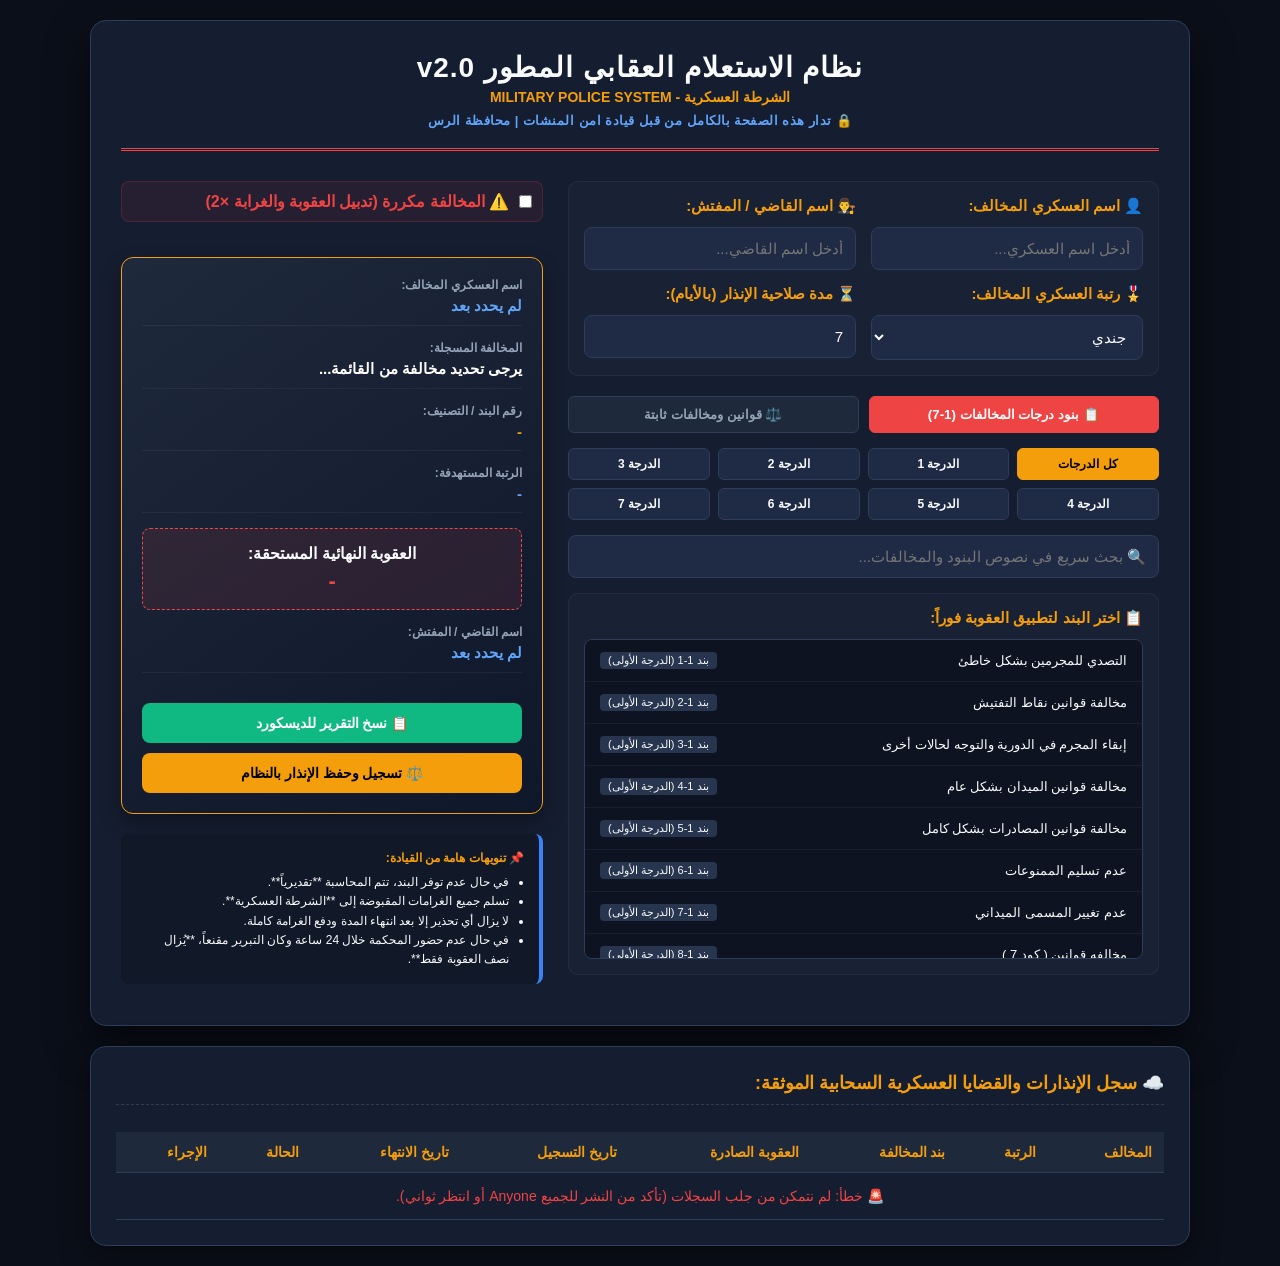
==== index.html @ e7c713f2 "Update index.html" ====
<!DOCTYPE html>
<html lang="ar" dir="rtl">
<head>
    <meta charset="UTF-8">
    <meta name="viewport" content="width=device-width, initial-scale=1.0">
    <title>نظام المخالفات المطور | الشرطة العسكرية</title>
    <style>
        :root {
            --bg-main: #0b0f19;
            --bg-card: #151d30;
            --bg-input: #1f2b45;
            --primary: #ef4444;
            --primary-hover: #dc2626;
            --accent: #f59e0b;
            --success: #10b981;
            --text-main: #f8fafc;
            --text-muted: #94a3b8;
            --border-color: #2d3d5a;
        }

        * {
            box-sizing: border-box;
            margin: 0;
            padding: 0;
            font-family: 'Segoe UI', Tahoma, Geneva, Verdana, sans-serif;
        }

        body {
            background-color: var(--bg-main);
            color: var(--text-main);
            padding: 20px;
            display: flex;
            flex-direction: column;
            align-items: center;
            gap: 20px;
        }

        .container {
            width: 100%;
            max-width: 1100px;
            background: var(--bg-card);
            border-radius: 16px;
            padding: 30px;
            box-shadow: 0 20px 40px rgba(0,0,0,0.5);
            border: 1px solid var(--border-color);
        }

        header {
            text-align: center;
            margin-bottom: 30px;
            border-bottom: 3px double var(--primary);
            padding-bottom: 20px;
        }

        header h1 {
            font-size: 28px;
            letter-spacing: 1px;
        }

        header p {
            color: var(--accent);
            font-size: 14px;
            font-weight: bold;
            margin-top: 5px;
        }

        .main-grid {
            display: grid;
            grid-template-columns: 1.4fr 1fr;
            gap: 25px;
        }

        @media (max-width: 900px) {
            .main-grid { grid-template-columns: 1fr; }
        }

        .step-title {
            font-size: 15px;
            margin-bottom: 12px;
            color: var(--accent);
            font-weight: bold;
            display: flex;
            align-items: center;
            gap: 8px;
        }

        .form-group {
            margin-bottom: 20px;
            background: rgba(255,255,255,0.02);
            padding: 15px;
            border-radius: 10px;
            border: 1px solid rgba(255,255,255,0.05);
        }

        .inputs-row {
            display: grid;
            grid-template-columns: 1fr 1fr;
            gap: 15px;
        }

        @media (max-width: 600px) {
            .inputs-row { grid-template-columns: 1fr; }
        }

        select, input {
            width: 100%;
            padding: 12px;
            background: var(--bg-input);
            border: 1px solid var(--border-color);
            border-radius: 8px;
            color: var(--text-main);
            font-size: 15px;
            outline: none;
            transition: all 0.3s;
        }

        select:focus, input:focus {
            border-color: var(--primary);
            box-shadow: 0 0 10px rgba(239, 68, 68, 0.3);
        }

        .section-tabs {
            display: flex;
            gap: 10px;
            margin-bottom: 15px;
        }

        .tab-btn {
            flex: 1;
            padding: 10px;
            background: #1e293b;
            border: 1px solid var(--border-color);
            color: var(--text-muted);
            border-radius: 6px;
            cursor: pointer;
            font-weight: bold;
            transition: all 0.2s;
        }

        .tab-btn.active {
            background: var(--primary);
            color: white;
            border-color: var(--primary);
        }

        .tier-buttons {
            display: grid;
            grid-template-columns: repeat(4, 1fr);
            gap: 8px;
            margin-bottom: 15px;
        }

        .tier-btn {
            background: var(--bg-input);
            color: var(--text-main);
            border: 1px solid var(--border-color);
            padding: 8px;
            border-radius: 6px;
            cursor: pointer;
            font-size: 12px;
            font-weight: bold;
            transition: all 0.2s;
        }

        .tier-btn:hover { background: rgba(239, 68, 68, 0.2); }
        .tier-btn.active {
            background: var(--accent);
            color: #000;
            border-color: var(--accent);
        }

        .violations-list {
            max-height: 320px;
            overflow-y: auto;
            border: 1px solid var(--border-color);
            border-radius: 8px;
            background: #0d1321;
        }

        .violation-item {
            padding: 12px 15px;
            border-bottom: 1px solid rgba(255,255,255,0.05);
            cursor: pointer;
            display: flex;
            justify-content: space-between;
            align-items: center;
            transition: all 0.2s;
            font-size: 13px;
        }

        .violation-item:hover {
            background: rgba(239, 68, 68, 0.15);
        }

        .violation-item.selected {
            background: rgba(239, 68, 68, 0.25);
            border-right: 4px solid var(--primary);
        }

        .violation-id {
            background: #27354f;
            color: #f8fafc;
            padding: 2px 8px;
            border-radius: 4px;
            font-size: 11px;
            white-space: nowrap;
        }

        .side-panel {
            display: flex;
            flex-direction: column;
            gap: 20px;
        }

        .result-card {
            background: linear-gradient(145deg, #1e293b, #0f172a);
            border: 1px solid var(--accent);
            border-radius: 12px;
            padding: 20px;
            box-shadow: 0 10px 20px rgba(0,0,0,0.3);
        }

        .result-item {
            margin-bottom: 15px;
            border-bottom: 1px solid rgba(255,255,255,0.05);
            padding-bottom: 10px;
        }

        .result-item:last-child { border: none; }

        .result-item h4 {
            color: var(--text-muted);
            font-size: 12px;
            margin-bottom: 5px;
        }

        .result-item p {
            font-size: 15px;
            font-weight: 600;
        }

        .penalty-box {
            background: rgba(239, 68, 68, 0.1);
            border: 1px dashed var(--primary);
            padding: 15px;
            border-radius: 8px;
            text-align: center;
            margin-top: 10px;
        }

        .penalty-box h3 {
            color: var(--primary);
            font-size: 22px;
            margin-top: 5px;
        }

        .switch-container {
            display: flex;
            align-items: center;
            gap: 10px;
            background: rgba(239, 68, 68, 0.08);
            padding: 10px;
            border-radius: 8px;
            border: 1px solid rgba(239, 68, 68, 0.2);
            margin-bottom: 15px;
        }

        .btn-copy {
            width: 100%;
            padding: 12px;
            background: var(--success);
            color: white;
            border: none;
            border-radius: 8px;
            font-weight: bold;
            cursor: pointer;
            transition: background 0.2s;
            font-size: 14px;
        }

        .btn-copy:hover { background: #059669; }

        .btn-save-record {
            width: 100%;
            padding: 12px;
            background: var(--accent);
            color: black;
            border: none;
            border-radius: 8px;
            font-weight: bold;
            cursor: pointer;
            font-size: 14px;
            margin-top: 10px;
            transition: background 0.2s;
        }
        .btn-save-record:hover { background: #d98206; }

        .records-container {
            width: 100%;
            max-width: 1100px;
            background: var(--bg-card);
            border-radius: 16px;
            padding: 25px;
            border: 1px solid var(--border-color);
            box-shadow: 0 10px 30px rgba(0,0,0,0.4);
        }

        .records-table {
            width: 100%;
            border-collapse: collapse;
            margin-top: 15px;
            font-size: 14px;
        }

        .records-table th, .records-table td {
            padding: 12px;
            text-align: right;
            border-bottom: 1px solid var(--border-color);
        }

        .records-table th {
            background-color: #1e293b;
            color: var(--accent);
        }

        .status-badge {
            padding: 4px 8px;
            border-radius: 4px;
            font-weight: bold;
            font-size: 12px;
        }
        .status-active { background: rgba(16, 185, 129, 0.2); color: #10b981; }

        .info-box {
            background: #111827;
            border-right: 4px solid #3b82f6;
            padding: 15px;
            border-radius: 8px;
            font-size: 12px;
            line-height: 1.6;
        }

        .info-box ul {
            margin-right: 15px;
            margin-top: 5px;
        }
    </style>
</head>
<body>

<div class="container">
    <header>
        <h1>نظام الاستعلام العقابي المطور v2.0</h1>
        <p>الشرطة العسكرية - MILITARY POLICE SYSTEM</p>
        <p style="color: #60a5fa; font-size: 13px; margin-top: 8px; font-weight: bold; letter-spacing: 0.5px;">🔒 تدار هذه الصفحة بالكامل من قبل قيادة امن المنشات | محافظة الرس</p>
    </header>

    <div class="main-grid">
        <div>
            <div class="form-group">
                <div class="inputs-row" style="margin-bottom: 15px;">
                    <div>
                        <div class="step-title">👤 اسم العسكري المخالف:</div>
                        <input type="text" id="soldierName" placeholder="أدخل اسم العسكري..." oninput="updateSystem()">
                    </div>
                    <div>
                        <div class="step-title">👨‍⚖️ اسم القاضي / المفتش:</div>
                        <input type="text" id="judgeName" placeholder="أدخل اسم القاضي..." oninput="updateSystem()">
                    </div>
                </div>
                
                <div class="inputs-row">
                    <div>
                        <div class="step-title">🎖️ رتبة العسكري المخالف:</div>
                        <select id="rankSelect" onchange="updateSystem()">
                            <option value="جندي">جندي</option>
                            <option value="جندي اول">جندي أول</option>
                            <option value="عريف + وكيل رقيب">عريف + وكيل رقيب</option>
                            <option value="رقيب + رقيب اول">رقيب + رقيب أول</option>
                            <option value="رئيس رقباء">رئيس رقباء</option>
                            <option value="ملازم">ملازم</option>
                            <option value="ملازم اول">ملازم أول</option>
                            <option value="نقيب فما فوق">نقيب فما فوق</option>
                        </select>
                    </div>
                    <div>
                        <div class="step-title">⏳ مدة صلاحية الإنذار (بالأيام):</div>
                        <input type="number" id="alertDuration" value="7" min="1" placeholder="مثال: 7 أو 30 يوم...">
                    </div>
                </div>
            </div>

            <div class="section-tabs">
                <button class="tab-btn active" id="tabStandard" onclick="switchTab('standard')">📋 بنود درجات المخالفات (1-7)</button>
                <button class="tab-btn" id="tabFixed" onclick="switchTab('fixed')">⚖️ قوانين ومخالفات ثابتة</button>
            </div>

            <div id="tierFiltersContainer">
                <div class="tier-buttons">
                    <button class="tier-btn active" onclick="filterTier('all', this)">كل الدرجات</button>
                    <button class="tier-btn" onclick="filterTier('t1', this)">الدرجة 1</button>
                    <button class="tier-btn" onclick="filterTier('t2', this)">الدرجة 2</button>
                    <button class="tier-btn" onclick="filterTier('t3', this)">الدرجة 3</button>
                    <button class="tier-btn" onclick="filterTier('t4', this)">الدرجة 4</button>
                    <button class="tier-btn" onclick="filterTier('t5', this)">الدرجة 5</button>
                    <button class="tier-btn" onclick="filterTier('t6', this)">الدرجة 6</button>
                    <button class="tier-btn" onclick="filterTier('t7', this)">الدرجة 7</button>
                </div>
                <div style="margin-bottom: 15px;">
                    <input type="text" id="searchInput" placeholder="🔍 بحث سريع في نصوص البنود والمخالفات..." oninput="updateSystem()">
                </div>
            </div>

            <div class="form-group">
                <div class="step-title" id="listTitle">📋 اختر البند لتطبيق العقوبة فوراً:</div>
                <div class="violations-list" id="violationsList"></div>
            </div>
        </div>

        <div class="side-panel">
            <div class="switch-container">
                <input type="checkbox" id="doubleCheck" onchange="updateSystem()" style="width: auto; cursor: pointer;">
                <label for="doubleCheck" style="font-weight: bold; color: var(--primary); cursor: pointer;">⚠️ المخالفة مكررة (تدبيل العقوبة والغرابة ×2)</label>
            </div>

            <div class="result-card">
                <div class="result-item">
                    <h4>اسم العسكري المخالف:</h4>
                    <p id="resSoldier" style="color: #60a5fa;">-</p>
                </div>
                <div class="result-item">
                    <h4>المخالفة المسجلة:</h4>
                    <p id="resText" style="color: #fff;">يرجى تحديد مخالفة من القائمة...</p>
                </div>
                <div class="result-item">
                    <h4>رقم البند / التصنيف:</h4>
                    <p id="resId" style="color: var(--accent);">-</p>
                </div>
                <div class="result-item">
                    <h4>الرتبة المستهدفة:</h4>
                    <p id="resRank" style="color: #60a5fa;">-</p>
                </div>
                <div class="penalty-box">
                    <h4>العقوبة النهائية المستحقة:</h4>
                    <h3 id="resPenalty">-</h3>
                </div>
                <div class="result-item" style="margin-top: 15px;">
                    <h4>اسم القاضي / المفتش:</h4>
                    <p id="resJudge" style="color: #60a5fa;">-</p>
                </div>
                <button class="btn-copy" style="margin-top: 15px;" onclick="copyToDiscord()">📋 نسخ التقرير للديسكورد</button>
                <button class="btn-save-record" onclick="saveToSystemRecords()">⚖️ تسجيل وحفظ الإنذار بالنظام</button>
            </div>

            <div class="info-box">
                <strong style="color: var(--accent);">📌 تنويهات هامة من القيادة:</strong>
                <ul>
                    <li>في حال عدم توفر البند، تتم المحاسبة **تقديرياً**.</li>
                    <li>تسلم جميع الغرامات المقبوضة إلى **الشرطة العسكرية**.</li>
                    <li>لا يزال أي تحذير إلا بعد انتهاء المدة ودفع الغرامة كاملة.</li>
                    <li>في حال عدم حضور المحكمة خلال 24 ساعة وكان التبرير مقنعاً، **يُزال نصف العقوبة فقط**.</li>
                </ul>
            </div>
        </div>
    </div>
</div>

<div class="records-container">
    <div class="step-title" style="font-size: 18px; border-bottom: 1px dashed var(--border-color); padding-bottom: 10px;">☁️ سجل الإنذارات والقضايا العسكرية السحابية الموثقة:</div>
    <div style="overflow-x: auto;">
        <table class="records-table">
            <thead>
                <tr>
                    <th>المخالف</th>
                    <th>الرتبة</th>
                    <th>بند المخالفة</th>
                    <th>العقوبة الصادرة</th>
                    <th>تاريخ التسجيل</th>
                    <th>تاريخ الانتهاء</th>
                    <th>الحالة</th>
                    <th>الإجراء</th>
                </tr>
            </thead>
            <tbody id="recordsTableBody">
                <!-- تعبأ البيانات تلقائياً من سيرفر جوجل -->
            </tbody>
        </table>
    </div>
</div>

<script>
// الرابط المستخرج سحابياً من Apps Script الخاص بك مباشرة
const GOOGLE_SCRIPT_URL = "https://script.google.com/macros/s/AKfybyOw_BAYklX7GPn-xEGGVpIITwuzpAh3AlnNAAhL3vjnJjqaX1KILHxHz1ohzxcT-1Aww/exec";
const standardViolations = [
    { id: "1-1", tier: "t1", tierName: "الدرجة الأولى", text: "التصدي للمجرمين بشكل خاطئ" },
    { id: "1-2", tier: "t1", tierName: "الدرجة الأولى", text: "مخالفة قوانين نقاط التفتيش" },
    { id: "1-3", tier: "t1", tierName: "الدرجة الأولى", text: "إبقاء المجرم في الدورية والتوجه لحالات أخرى" },
    { id: "1-4", tier: "t1", tierName: "الدرجة الأولى", text: "مخالفة قوانين الميدان بشكل عام" },
    { id: "1-5", tier: "t1", tierName: "الدرجة الأولى", text: "مخالفة قوانين المصادرات بشكل كامل" },
    { id: "1-6", tier: "t1", tierName: "الدرجة الأولى", text: "عدم تسليم الممنوعات" },
    { id: "1-7", tier: "t1", tierName: "الدرجة الأولى", text: "عدم تغيير المسمى الميداني" },
    { id: "1-8", tier: "t1", tierName: "الدرجة الأولى", text: "مخالفه قوانين ( كود 7 )" },
    { id: "1-9", tier: "t1", tierName: "الدرجة الأولى", text: "دخول المركز بالمركبة الشخصية" },
    { id: "1-10", tier: "t1", tierName: "الدرجة الأولى", text: "التفاعل مع برقية رسميه" },
    { id: "1-11", tier: "t1", tierName: "الدرجة الأولى", text: "مخالفة قوانين المشتركه" },
    { id: "1-12", tier: "t1", tierName: "الدرجة الأولى", text: "مخالفة قوانين المشتركه المكررة" },
    { id: "2-1", tier: "t2", tierName: "الدرجة الثانية", text: "تخطي المراجع" },
    { id: "2-2", tier: "t2", tierName: "الدرجة الثانية", text: "دخول موجات غير معتمدة" },
    { id: "2-3", tier: "t2", tierName: "الدرجة الثانية", text: "عدم التجاوب , إهمال التوجيهات في الراديو" },
    { id: "2-4", tier: "t2", tierName: "الدرجة الثانية", text: "عدم الإلتزام بالعهدة العسكرية" },
    { id: "2-5", tier: "t2", tierName: "الدرجة الثانية", text: "سجن شخص ( 20 شهر ) بدون اذن ضابط" },
    { id: "2-6", tier: "t2", tierName: "الدرجة الثانية", text: "عدم الاتزام بالمظهر العسكري{ حلاقة الشعر-الوشوم -الخ..}" },
    { id: "2-7", tier: "t2", tierName: "الدرجة الثانية", text: "عدم الالتزام بالأنظمة المرورية" },
    { id: "2-8", tier: "t2", tierName: "الدرجة الثانية", text: "وضع حواجز او كشك بدون اذن" },
    { id: "2-9", tier: "t2", tierName: "الدرجة الثانية", text: "تكرير طلب رتبة عالية بلا مبرر مقنع" },
    { id: "2-10", tier: "t2", tierName: "الدرجة الثانية", text: "مخالفة قوانين تسجيل الدخول والخروج والبقاء في المركز" },
    { id: "2-11", tier: "t2", tierName: "الدرجة الثانية", text: "استخدام المنشن بشكل خاطئ" },
    { id: "2-12", tier: "t2", tierName: "الدرجة الثانية", text: "التأخر عن الاصطفاف" },
    { id: "2-13", tier: "t2", tierName: "الدرجة الثانية", text: "مخالفه قوانين السجلات الجنائيه" },
    { id: "2-15", tier: "t2", tierName: "الدرجة الثانية", text: "عدم الإلتزام ببرتوكولات الراديو" },
    { id: "2-16", tier: "t2", tierName: "الدرجة الثانية", text: "عدم ربط الفايف ام بالدسكورد" },
    { id: "2-17", tier: "t2", tierName: "الدرجة الثانية", text: "اعطاء مخالفات غير مستحقه" },
    { id: "2-18", tier: "t2", tierName: "الدرجة الثانية", text: "مخالفة قوانين رسائل حرس الحدود" },
    { id: "2-19", tier: "t2", tierName: "الدرجة الثانية", text: "عدم سحب سلاح مستخدم" },
    { id: "2-20", tier: "t2", tierName: "الدرجة الثانية", text: "رفع نداء استغاثه داخل نداء مسبق" },
    { id: "2-21", tier: "t2", tierName: "الدرجة الثانية", text: "ارسال نموذج خاطئ" },
    { id: "2-22", tier: "t2", tierName: "الدرجة الثانية", text: "تجاوز السرعه المحدده داخل الميناء" },
    { id: "3-1", tier: "t3", tierName: "الدرجة الثالثة", text: "عدم التقيد بقواعد المطارادات" },
    { id: "3-2", tier: "t3", tierName: "الدرجة الثالثة", text: "مخالفة قوانين الإعتقال أو التعامل مع المتهمين" },
    { id: "3-3", tier: "t3", tierName: "الدرجة الثالثة", text: "سوء التعامل مع الحالات" },
    { id: "3-4", tier: "t3", tierName: "الدرجة الثالثة", text: "الانسحاب قبل انتهاء الحاله" },
    { id: "3-5", tier: "t3", tierName: "الدرجة الثالثة", text: "مخالفة قوانين التوجه إلى الحالات" },
    { id: "3-6", tier: "t3", tierName: "الدرجة الثالثة", text: "مخالفة تعاميم أو قوانين حرس الحدود المحدثة" },
    { id: "3-7", tier: "t3", tierName: "الدرجة الثالثة", text: "دخول موجه الرقابة دون اذن" },
    { id: "3-8", tier: "t3", tierName: "الدرجة الثالثة", text: "التهرب من إستلام مركز العمليات او احد البوابات" },
    { id: "3-9", tier: "t3", tierName: "الدرجة الثالثة", text: "مخالفه قوانين العمليات" },
    { id: "3-10", tier: "t3", tierName: "الدرجة الثالثة", text: "التدخل في مهمات أو صلاحيات الغير بأي شكل من الأشكال" },
    { id: "3-11", tier: "t3", tierName: "الدرجة الثالثة", text: "تسجيل دخول لمباشرة حالة ثم تسجيل خروجه" },
    { id: "3-12", tier: "t3", tierName: "الدرجة الثالثة", text: "إضافة شروط الهروب الأمن غيرر المحددة ضمن التعميمات" },
    { id: "3-13", tier: "t3", tierName: "الدرجة الثالثة", text: "طلق النار بطريقه غير نظاميه" },
    { id: "3-14", tier: "t3", tierName: "الدرجة الثالثة", text: "تحرير الرهائن بدون اذن او الفشل in تحريرها" },
    { id: "3-15", tier: "t3", tierName: "الدرجة الثالثة", text: "مخالفه قوانين المركبات" },
    { id: "3-16", tier: "t3", tierName: "الدرجة الثالثة", text: "مخالفه قوانين السجن ( سجن غير صحيح )" },
    { id: "3-17", tier: "t3", tierName: "الدرجة الثالثة", text: "ادخال حمولة مخالفة" },
    { id: "3-18", tier: "t3", tierName: "الدرجة الثالثة", text: "ادخال حموله غير واقعيه" },
    { id: "3-19", tier: "t3", tierName: "الدرجة الثالثة", text: "كشف هويه البحث الجنائي" },
    { id: "3-20", tier: "t3", tierName: "الدرجة الثالثة", text: "الانسحاب من موقع التوجيه بدون اذن" },
    { id: "3-21", tier: "t3", tierName: "الدرجة الثالثة", text: "عدم الإلتزام بضوابط التفاوض" },
    { id: "3-22", tier: "t3", tierName: "الدرجة الثالثة", text: "مخالفة قوانين الاجازات" },
    { id: "3-23", tier: "t3", tierName: "الدرجة الثالثة", text: "اسقاط مواطن اعزل" },
    { id: "4-1", tier: "t4", tierName: "الدرجة الرابعة", text: "العبث بالعهدة العسكرية" },
    { id: "4-2", tier: "t4", tierName: "الدرجة الرابعة", text: "التقصير في العمل الأداري أو الميداني" },
    { id: "4-3", tier: "t4", tierName: "الدرجة الرابعة", text: "عدم الاتزام بالزي العسكري المحدد لرتبتك" },
    { id: "4-4", tier: "t4", tierName: "الدرجة الرابعة", text: "عدم الجدية اثناء الداوم كعسكري" },
    { id: "4-5", tier: "t4", tierName: "الدرجة الرابعة", text: "استخدام السلطة بغير حق" },
    { id: "4-6", tier: "t4", tierName: "الدرجة الرابعة", text: "إهمال الرتب العليا للميدان" },
    { id: "4-7", tier: "t4", tierName: "الدرجة الرابعة", text: "الاساءه لـ الشرطة العسكريه باي شكل من الاشكال" },
    { id: "4-8", tier: "t4", tierName: "الدرجة الرابعة", text: "عدم احترام المواطنين" },
    { id: "4-9", tier: "t4", tierName: "الدرجة الرابعة", text: "اهمال موقع المباشره" },
    { id: "4-10", tier: "t4", tierName: "الدرجة الرابعة", text: "سجن شخص حكم عسكري" },
    { id: "4-11", tier: "t4", tierName: "الدرجة الرابعة", text: "سحب اسلحة دون وجه حق" },
    { id: "5-1", tier: "t5", tierName: "الدرجة الخامسة", text: "المناقشة أمام الأفراد" },
    { id: "5-2", tier: "t5", tierName: "الدرجة الخامسة", text: "الكذب على المسؤولين" },
    { id: "5-3", tier: "t5", tierName: "الدرجة الخامسة", text: "المجادلة في الموجه" },
    { id: "5-4", tier: "t5", tierName: "الدرجة الخامسة", text: "مخالفة أمر مباشر او عدم انصياع لـ الأوامر" },
    { id: "5-5", tier: "t5", tierName: "الدرجة الخامسة", text: "تخريب بالرتبة عسكرية" },
    { id: "5-6", tier: "t5", tierName: "الدرجة الخامسة", text: "التلفظ على مواطن او الاساءه له باي شكل من الاشكال" },
    { id: "5-7", tier: "t5", tierName: "الدرجة الخامسة", text: "مخالفة قوانين المصادرة سواء بالأخذ او بالتخزين" },
    { id: "5-8", tier: "t5", tierName: "الدرجة الخامسة", text: "عدم تمثيل العسكري بصورة صحيحة بأي شكل من الأشكال" },
    { id: "5-9", tier: "t5", tierName: "الدرجة الخامسة", text: "استخدام السلطة او الوظيفه للمصلحه الشخصيه" },
    { id: "5-10", tier: "t5", tierName: "الدرجة الخامسة", text: "الاساءه لقطاعات اخرى باي شكل من الاشكال" },
    { id: "5-11", tier: "t5", tierName: "الدرجة الخامسة", text: "التلاعب بالساعات والتأفيك" },
    { id: "5-12", tier: "t5", tierName: "الدرجة الخامسة", text: "استخدام السنايبر بشكل خاطئ" },
    { id: "6-1", tier: "t6", tierName: "الدرجة السادسة", text: "الترصد لزملائك بغاية الحقد سواء بسبب او بغير سبب" },
    { id: "6-2", tier: "t6", tierName: "الدرجة السادسة", text: "عدم احترام الرتب العليا" },
    { id: "6-3", tier: "t6", tierName: "الدرجة السادسة", text: "تخريب برتبة عسكرية" },
    { id: "6-4", tier: "t6", tierName: "الدرجة السادسة", text: "الإساءة لحرس الحدود سواء خارج او داخل الرول بلاي أو بأي شكل من الأشكال" },
    { id: "6-5", tier: "t6", tierName: "الدرجة السادسة", text: "تسريب معلومات او نسخ جداول حرس الحدود و نقلها الى سيرفرات اخرى" },
    { id: "6-6", tier: "t6", tierName: "الدرجة السادسة", text: "فساد عسكري" },
    { id: "6-7", tier: "t6", tierName: "الدرجة السادسة", text: "تزوير رتب" },
    { id: "6-8", tier: "t6", tierName: "الدرجة السادسة", text: "الخروج من سيرفر الدسكورد بغرض اخفاء الرتب" },
    { id: "7-1", tier: "t7", tierName: "الدرجة السابعة", text: "عدم تنفيذ الجزاء الذي عليك" },
    { id: "7-2", tier: "t7", tierName: "الدرجة السابعة", text: "عدم تواجد لفترة طويلة" },
    { id: "7-3", tier: "t7", tierName: "الدرجة السابعة", text: "عدم الانصياع لاوامر القادة" },
    { id: "7-4", tier: "t7", tierName: "الدرجة السابعة", text: "التهرب الوظيفي" },
    { id: "7-5", tier: "t7", tierName: "الدرجة السابعة", text: "عدم احترام القيادة" }
];

const penaltyMatrix = {
    "جندي": { t1: "انذار شفوي + 100 الف", t2: "انذار شفوي + 150 الف", t3: "شفهي ثاني + 400 الف", t4: "شفهي اخير + 500 الف", t5: "وظيفي اول + 500 الف", t6: "وظيفي ثاني + مليون", t7: "تقديرية تصل الى الفصل من الخدمة" },
    "جندي اول": { t1: "انذار شفوي + 150 الف", t2: "شفهي ثاني + 200 الف", t3: "شفهي اخير + 300 الف", t4: "وظيفي اول + 500 الف", t5: "وظيفي ثاني + 700 الف", t6: "وظيفي اخير + مليون", t7: "تقديرية تصل الى الفصل من الخدمة" },
    "عريف + وكيل رقيب": { t1: "انذار شفوي + 250 الف", t2: "شفوي ثاني + 300 الف", t3: "شفوي اخير + 350 الف", t4: "وظيفي اول + 500 الف", t5: "وظيفي اخير + مليون", t6: "وظيفي اخير + مليونين", t7: "تقديرية تصل الى الفصل من الخدمة" },
    "رقيب + رقيب اول": { t1: "انذار شفوي + 300 الف", t2: "شفهي ثاني + 350 الف", t3: "شفوي اخير + 400 الف", t4: "وظيفي ثاني + مليون", t5: "وظيفي اخير + مليون", t6: "وظيفي اخير + مليونين", t7: "تقديرية تصل الى الفصل من الخدمة" },
    "رئيس رقباء": { t1: "شفهي ثاني + 400 الف", t2: "شفهي اخير + 500 الف", t3: "وظيفي اول + 500 الف", t4: "وظيفي اخير + مليون", t5: "وظيفي اخير + مليون", t6: "وظيفي اخير + مليونين", t7: "تقديرية تصل الى الفصل من الخدمة" },
    "ملازم": { t1: "شفهي اخير + 500 الف", t2: "وظيفي اول + 500 الف", t3: "وظيفي ثاني + 700 الف", t4: "وظيفي اخير + مليون", t5: "وظيفي اخير + مليونين", t6: "وظيفي اخير + مليونين", t7: "تقديرية تصل الى الفصل من الخدمة" },
    "ملازم اول": { t1: "شفهي اخير + 500 الف", t2: "وظيفي اول + 700 الف", t3: "وظيفي ثاني + مليون", t4: "وظيفي اخير + مليونين", t5: "تقديري ويُرفع للقيادة", t6: "تقديري ويُرفع للقيادة", t7: "تقديرية تصل الى الفصل من الخدمة" },
    "نقيب فما فوق": { t1: "تقديري ويُرفع للقيادة", t2: "تقديري ويُرفع للقيادة", t3: "تقديري ويُرفع للقيادة", t4: "تقديري ويُرفع للقيادة", t5: "تقديري ويُرفع للقيادة", t6: "تقديري ويُرفع للقيادة", t7: "تقديرية تصل الى الفصل من الخدمة" }
};

const fixedViolations = [
    { type: "fixed_1", id: "ثابت", text: "اعتراض على حكم صحيح", calc: (rank) => "انذار وظيفي أول + غرامه 500 الف" },
    { type: "fixed_2", id: "ثابت", text: "عدم حضور استدعاء المحكمة بعد مرور 24 ساعه", calc: (rank) => "انذار شفهي + غرامه 500 الف + عقوبة المخالفه" },
    { type: "fixed_3", id: "ثابت", text: "عدم حضور الاجتماع الدوري للقطاع", calc: (rank) => "تقديري من مسؤول الاجتماع" },
    { type: "fixed_prison", id: "ثابت", text: "سجن مواطن لاي سبب غير exiting في اقل من 4:40 دقيقة", calc: (rank) => {
        if (rank === "جندي" || rank === "جندي اول") return "شفهي اخير + 300 الف غرامة";
        if (rank === "ملازم" || rank === "ملازم اول" || rank === "نقيب فما فوق") return "وظيفي ثاني + 1 مليون غرامة";
        return "وظيفي اول + 300 الف غرامة";
    }},
    { type: "fixed_car", id: "ثابت", text: "إهمال المركبة العسكرية الميدانية", calc: (rank) => {
        if (rank === "جندي" || rank === "جندي اول" || rank === "عريف + وكيل رقيب") return "غرامه 150 الف";
        if (rank === "رقيب + رقيب اول" || rank === "رئيس رقباء") return "غرامه 250 الف";
        return "غرامه 500 الف";
    }}
];

let currentMode = 'standard';
let currentTierFilter = 'all';
let selectedItem = null;

function switchTab(mode) {
    currentMode = mode;
    selectedItem = null;
    document.getElementById('tabStandard').classList.toggle('active', mode === 'standard');
    document.getElementById('tabFixed').classList.toggle('active', mode === 'fixed');
    document.getElementById('tierFiltersContainer').style.display = (mode === 'standard') ? 'block' : 'none';
    document.getElementById('listTitle').innerText = (mode === 'standard') ? '📋 اختر البند لتطبيق العقوبة فوراً:' : '⚖️ اختر المخالفة الثابتة:';
    updateSystem();
}

function filterTier(tier, btn) {
    currentTierFilter = tier;
    document.querySelectorAll('.tier-btn').forEach(b => b.classList.remove('active'));
    btn.classList.add('active');
    updateSystem();
}

function updateSystem() {
    const listContainer = document.getElementById('violationsList');
    listContainer.innerHTML = '';
    
    const solInput = document.getElementById('soldierName').value.trim();
    const jdgInput = document.getElementById('judgeName').value.trim();
    
    document.getElementById('resSoldier').innerText = solInput ? solInput : "لم يحدد بعد";
    document.getElementById('resJudge').innerText = jdgInput ? jdgInput : "لم يحدد بعد";
    
    let dataSource = (currentMode === 'standard') ? standardViolations : fixedViolations;
    
    if (currentMode === 'standard') {
        const searchTxt = document.getElementById('searchInput').value.trim().toLowerCase();
        if (currentTierFilter !== 'all') {
            dataSource = dataSource.filter(v => v.tier === currentTierFilter);
        }
        if (searchTxt !== '') {
            dataSource = dataSource.filter(v => v.text.toLowerCase().includes(searchTxt) || v.id.includes(searchTxt));
        }
    }

    if(dataSource.length === 0) {
        listContainer.innerHTML = '<div style="padding:15px; color:var(--text-muted); text-align:center;">لا توجد نتائج مطابقة للبحث.</div>';
        return;
    }

    dataSource.forEach(item => {
        const div = document.createElement('div');
        div.className = 'violation-item' + (selectedItem && selectedItem.text === item.text ? ' selected' : '');
        div.onclick = () => {
            selectedItem = item;
            updateSystem();
        };
        
        let label = (currentMode === 'standard') ? `بند ${item.id} (${item.tierName})` : 'مخالفة ثابتة';
        div.innerHTML = `<span>${item.text}</span> <span class="violation-id">${label}</span>`;
        listContainer.appendChild(div);
    });

    if (selectedItem) {
        const currentRank = document.getElementById('rankSelect').value;
        const isDoubled = document.getElementById('doubleCheck').checked;
        let penaltyText = "";

        if (currentMode === 'standard') {
            penaltyText = penaltyMatrix[currentRank][selectedItem.tier];
            if (selectedItem.tier === 't5' || selectedItem.tier === 't6') {
                penaltyText += " + كسر رتبة";
            }
        } else {
            penaltyText = selectedItem.calc(currentRank);
        }

        if (isDoubled) {
            penaltyText = "⚠️ [عقوبة مضاعفة للتكرار]: " + penaltyText + " [تُدبل العقوبة والغرابة ×2]";
        }

        document.getElementById('resText').innerText = selectedItem.text;
        document.getElementById('resId').innerText = (currentMode === 'standard') ? `بند (${selectedItem.id}) - ${selectedItem.tierName}` : "قوانين مخالفات ثابتة";
        document.getElementById('resRank').innerText = currentRank;
        document.getElementById('resPenalty').innerText = penaltyText;
    } else {
        document.getElementById('resText').innerText = "يرجى تحديد مخالفة من القائمة...";
        document.getElementById('resId').innerText = "-";
        document.getElementById('resRank').innerText = "-";
        document.getElementById('resPenalty').innerText = "-";
    }
}

function copyToDiscord() {
    if (!selectedItem) {
        alert("🚨 يرجى اختيار مخالفة أولاً قبل النسخ!");
        return;
    }
    const soldier = document.getElementById('resSoldier').innerText;
    const rank = document.getElementById('resRank').innerText;
    const bid = document.getElementById('resId').innerText;
    const txt = document.getElementById('resText').innerText;
    const pnl = document.getElementById('resPenalty').innerText;
    const judge = document.getElementById('resJudge').innerText;

    const discordFormat = `**🚨 [ تقرير مخالفة عسكرية صادر عن الشرطة العسكرية ] 🚨**\n` +
                          `**👤 اسم العسكري المخالف:** ${soldier}\n` +
                          `**🎖️ رتبة المخالف:** ${rank}\n` +
                          `**📋 تصنيف البند:** ${bid}\n` +
                          `**⚖️ نص المخالفة:** ${txt}\n` +
                          `**💰 العقوبة المطبقة ميدانياً:** ${pnl}\n` +
                          `**👨‍⚖️ اسم القاضي / المفتش:** ${judge}\n` +
                          `**⏰ التاريخ:** ${new Date().toLocaleDateString('ar-EG')}\n` +
                          `====================================\n` +
                          `**الاعتماد  : @رئـــاســة الــشــرطـة الــعــسـكـريـة **`;

    navigator.clipboard.writeText(discordFormat).then(() => {
        alert("✅ تم نسخ التقرير المطور بنجاح!");
    });
}

// =================== برمجيات الربط السحابي بجدول جوجل المحدثة ===================

function saveToSystemRecords() {
    const soldier = document.getElementById('soldierName').value.trim();
    const rank = document.getElementById('rankSelect').value;
    const durationDays = parseInt(document.getElementById('alertDuration').value);
    
    if (!soldier || !selectedItem) {
        alert("🚨 خطأ: يجب إدخال اسم العسكري واختيار بند المخالفة أولاً لحفظ الإنذار!");
        return;
    }
    
    const penalty = document.getElementById('resPenalty').innerText;
    const itemClassification = document.getElementById('resId').innerText;
    
    const registrationDate = new Date();
    const expiryDate = new Date();
    expiryDate.setDate(registrationDate.getDate() + durationDays);
    
    const recordObj = {
        id: Date.now(),
        soldier: soldier,
        rank: rank,
        classification: itemClassification,
        penalty: penalty,
        regDate: registrationDate.toLocaleDateString('ar-EG'),
        expDate: expiryDate.toLocaleDateString('ar-EG')
    };
    
    // إرسال البيانات فوراً إلى جدول جوجل السحابي الموثق
    fetch(GOOGLE_SCRIPT_URL, {
        method: "POST",
        mode: "no-cors",
        headers: { "Content-Type": "application/json" },
        body: JSON.stringify(recordObj)
    }).then(() => {
        alert(`✅ تم إدراج العسكري (${soldier}) في السجل السحابي لجوجل بنظام أمن المنشآت بنجاح!`);
        document.getElementById('soldierName').value = "";
        selectedItem = null;
        updateSystem();
        loadSystemRecords(); // تحديث الجدول الميداني فوراً
    }).catch(err => alert("🚨 فشل الاتصال بالسيرفر السحابي: " + err));
}

function loadSystemRecords() {
    const tableBody = document.getElementById('recordsTableBody');
    tableBody.innerHTML = `<tr><td colspan="8" style="text-align:center; color:var(--accent); padding:15px;">🔄 جاري جلب ومزامنة البيانات السحابية الحية من جدول جوجل...</td></tr>`;
    
    fetch(GOOGLE_SCRIPT_URL)
    .then(response => response.json())
    .then(records => {
        tableBody.innerHTML = '';
        
        if (!records || records.length === 0) {
            tableBody.innerHTML = `<tr><td colspan="8" style="text-align:center; color:var(--text-muted); padding:15px;">لا توجد قضايا أو إنذارات مسجلة سحابياً حتى الآن.</td></tr>`;
            return;
        }
        
        records.forEach(rec => {
            const tr = document.createElement('tr');
            tr.innerHTML = `
                <td style="font-weight:bold; color:#fff;">${rec.soldier}</td>
                <td style="color:#60a5fa;">${rec.rank}</td>
                <td style="color:var(--accent);">${rec.classification}</td>
                <td>${rec.penalty}</td>
                <td>${rec.regDate}</td>
                <td>${rec.expDate}</td>
                <td><span class="status-badge status-active">نشط سحابياً ☁️</span></td>
                <td><a href="https://docs.google.com/spreadsheets/" target="_blank" style="color:#ef4444; text-decoration:none; font-size:12px; font-weight:bold;">تعديل بالإكسل 📊</a></td>
            `;
            tableBody.appendChild(tr);
        });
    }).catch(err => {
        tableBody.innerHTML = `<tr><td colspan="8" style="text-align:center; color:#ef4444; padding:15px;">🚨 خطأ: لم نتمكن من جلب السجلات (تأكد من النشر للجميع Anyone أو انتظر ثواني).</td></tr>`;
    });
}

// تشغيل النظام تلقائياً وجلب البيانات دفعة واحدة عند تحميل الصفحة
updateSystem();
loadSystemRecords();
</script>

</body>
</html>
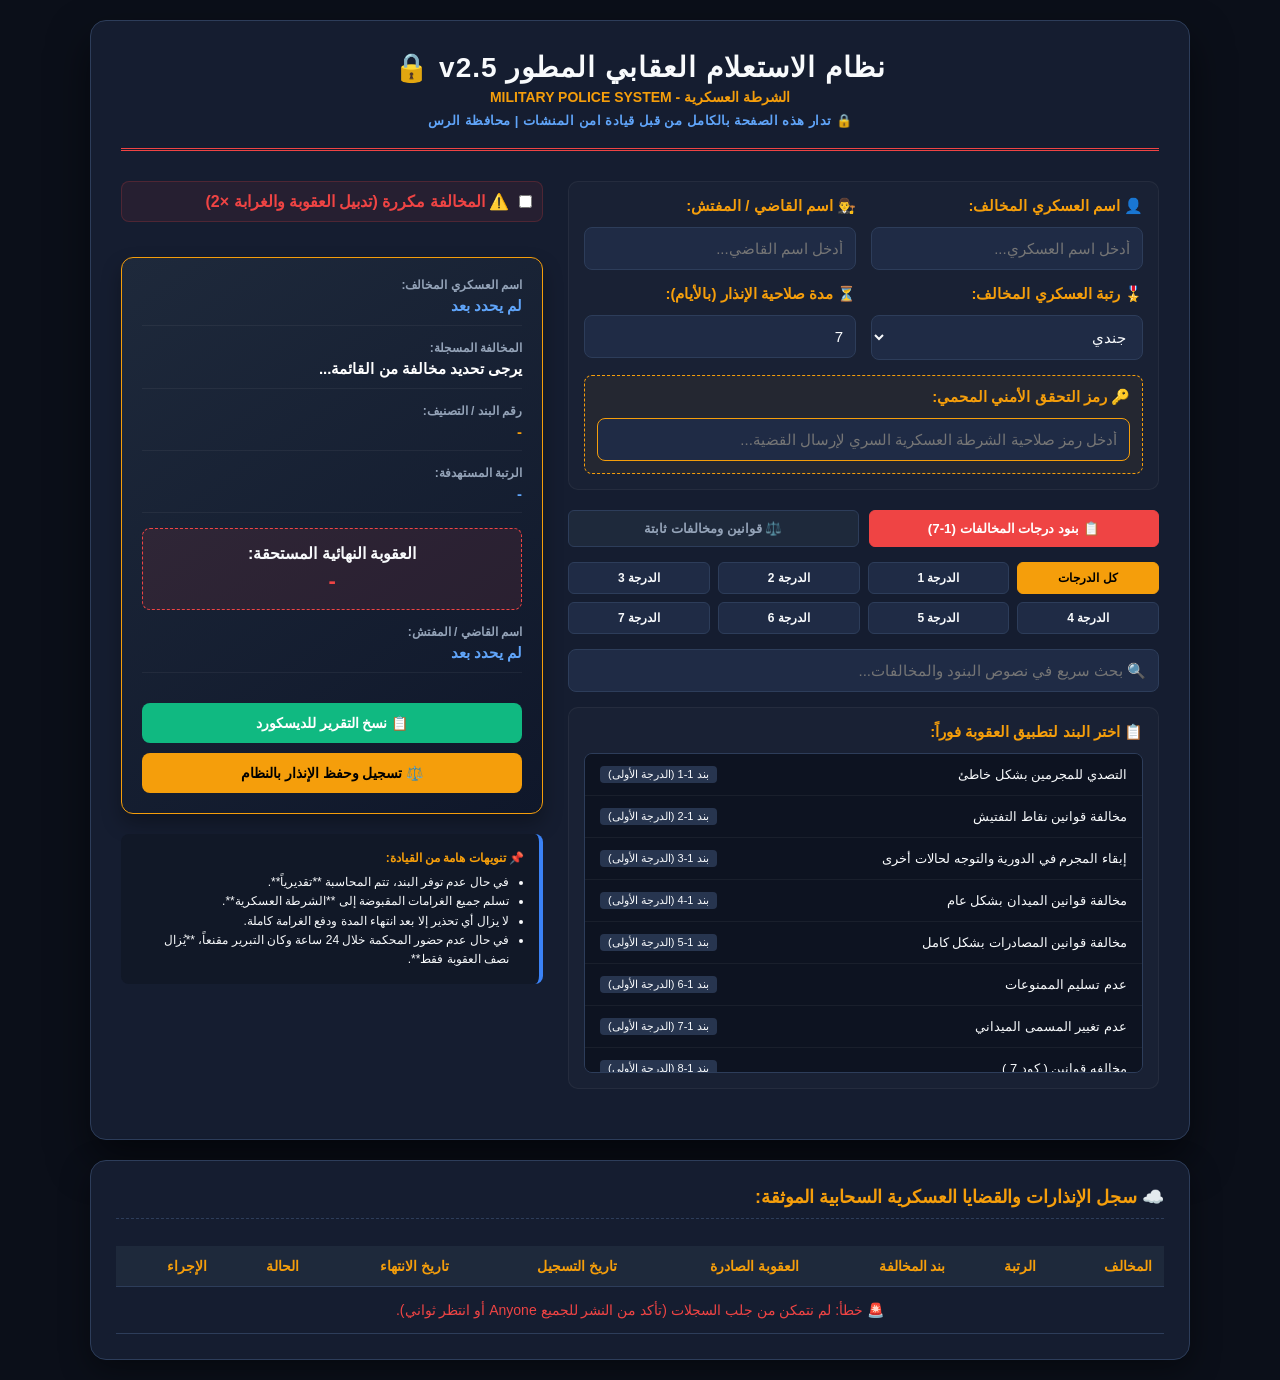
==== commit 5a0ac33f: "Update index.html" ====
--- a/index.html
+++ b/index.html
@@ -350,7 +350,7 @@
 
 <div class="container">
     <header>
-        <h1>نظام الاستعلام العقابي المطور v2.0</h1>
+        <h1>نظام الاستعلام العقابي المطور v2.5 🔒</h1>
         <p>الشرطة العسكرية - MILITARY POLICE SYSTEM</p>
         <p style="color: #60a5fa; font-size: 13px; margin-top: 8px; font-weight: bold; letter-spacing: 0.5px;">🔒 تدار هذه الصفحة بالكامل من قبل قيادة امن المنشات | محافظة الرس</p>
     </header>
@@ -369,7 +369,7 @@
                     </div>
                 </div>
                 
-                <div class="inputs-row">
+                <div class="inputs-row" style="margin-bottom: 15px;">
                     <div>
                         <div class="step-title">🎖️ رتبة العسكري المخالف:</div>
                         <select id="rankSelect" onchange="updateSystem()">
@@ -388,6 +388,11 @@
                         <input type="number" id="alertDuration" value="7" min="1" placeholder="مثال: 7 أو 30 يوم...">
                     </div>
                 </div>
+
+                <div style="background: rgba(245, 158, 11, 0.05); padding: 12px; border-radius: 8px; border: 1px dashed var(--accent);">
+                    <div class="step-title" style="color: var(--accent);">🔑 رمز التحقق الأمني المحمي:</div>
+                    <input type="password" id="securityToken" placeholder="أدخل رمز صلاحية الشرطة العسكرية السري لإرسال القضية..." style="border-color: var(--accent);">
+                </div>
             </div>
 
             <div class="section-tabs">
@@ -482,15 +487,14 @@
                 </tr>
             </thead>
             <tbody id="recordsTableBody">
-                <!-- تعبأ البيانات تلقائياً من سيرفر جوجل -->
-            </tbody>
+                </tbody>
         </table>
     </div>
 </div>
 
 <script>
-// الرابط المستخرج سحابياً من Apps Script الخاص بك مباشرة
-const GOOGLE_SCRIPT_URL = "https://script.google.com/macros/s/AKfybyOw_BAYklX7GPn-xEGGVpIITwuzpAh3AlnNAAhL3vjnJjqaX1KILHxHz1ohzxcT-1Aww/exec";
+const GOOGLE_SCRIPT_URL = "https://script.google.com/macros/s/AKfycbyOw_BAYkIX7GPn-xEGGVpIITwuzpAh3AlnNAAhL3vjnJjqaX1KlLHxHz1ohzxcT-1Aww/exec";
+
 const standardViolations = [
     { id: "1-1", tier: "t1", tierName: "الدرجة الأولى", text: "التصدي للمجرمين بشكل خاطئ" },
     { id: "1-2", tier: "t1", tierName: "الدرجة الأولى", text: "مخالفة قوانين نقاط التفتيش" },
@@ -517,7 +521,7 @@
     { id: "2-11", tier: "t2", tierName: "الدرجة الثانية", text: "استخدام المنشن بشكل خاطئ" },
     { id: "2-12", tier: "t2", tierName: "الدرجة الثانية", text: "التأخر عن الاصطفاف" },
     { id: "2-13", tier: "t2", tierName: "الدرجة الثانية", text: "مخالفه قوانين السجلات الجنائيه" },
-    { id: "2-15", tier: "t2", tierName: "الدرجة الثانية", text: "عدم الإلتزام ببرتوكولات الراديو" },
+    { id: "2-15", tier: "t2", tierName: "الدرجة الثانية", text: "عدم الإلتزام بضوابط الراديو" },
     { id: "2-16", tier: "t2", tierName: "الدرجة الثانية", text: "عدم ربط الفايف ام بالدسكورد" },
     { id: "2-17", tier: "t2", tierName: "الدرجة الثانية", text: "اعطاء مخالفات غير مستحقه" },
     { id: "2-18", tier: "t2", tierName: "الدرجة الثانية", text: "مخالفة قوانين رسائل حرس الحدود" },
@@ -538,7 +542,7 @@
     { id: "3-11", tier: "t3", tierName: "الدرجة الثالثة", text: "تسجيل دخول لمباشرة حالة ثم تسجيل خروجه" },
     { id: "3-12", tier: "t3", tierName: "الدرجة الثالثة", text: "إضافة شروط الهروب الأمن غيرر المحددة ضمن التعميمات" },
     { id: "3-13", tier: "t3", tierName: "الدرجة الثالثة", text: "طلق النار بطريقه غير نظاميه" },
-    { id: "3-14", tier: "t3", tierName: "الدرجة الثالثة", text: "تحرير الرهائن بدون اذن او الفشل in تحريرها" },
+    { id: "3-14", tier: "t3", tierName: "الدرجة الثالثة", text: "تحرير الرهائن بدون اذن او الفشل في تحريرها" },
     { id: "3-15", tier: "t3", tierName: "الدرجة الثالثة", text: "مخالفه قوانين المركبات" },
     { id: "3-16", tier: "t3", tierName: "الدرجة الثالثة", text: "مخالفه قوانين السجن ( سجن غير صحيح )" },
     { id: "3-17", tier: "t3", tierName: "الدرجة الثالثة", text: "ادخال حمولة مخالفة" },
@@ -569,7 +573,7 @@
     { id: "5-8", tier: "t5", tierName: "الدرجة الخامسة", text: "عدم تمثيل العسكري بصورة صحيحة بأي شكل من الأشكال" },
     { id: "5-9", tier: "t5", tierName: "الدرجة الخامسة", text: "استخدام السلطة او الوظيفه للمصلحه الشخصيه" },
     { id: "5-10", tier: "t5", tierName: "الدرجة الخامسة", text: "الاساءه لقطاعات اخرى باي شكل من الاشكال" },
-    { id: "5-11", tier: "t5", tierName: "الدرجة الخامسة", text: "التلاعب بالساعات والتأفيك" },
+    { id: "5-12", tier: "t5", tierName: "الدرجة الخامسة", text: "التلاعب بالساعات والتأفيك" },
     { id: "5-12", tier: "t5", tierName: "الدرجة الخامسة", text: "استخدام السنايبر بشكل خاطئ" },
     { id: "6-1", tier: "t6", tierName: "الدرجة السادسة", text: "الترصد لزملائك بغاية الحقد سواء بسبب او بغير سبب" },
     { id: "6-2", tier: "t6", tierName: "الدرجة السادسة", text: "عدم احترام الرتب العليا" },
@@ -732,15 +736,21 @@
     });
 }
 
-// =================== برمجيات الربط السحابي بجدول جوجل المحدثة ===================
+// =================== نظام الحفظ والربط السحابي المؤمن بالتوكن ===================
 
 function saveToSystemRecords() {
     const soldier = document.getElementById('soldierName').value.trim();
     const rank = document.getElementById('rankSelect').value;
     const durationDays = parseInt(document.getElementById('alertDuration').value);
+    const token = document.getElementById('securityToken').value.trim(); // جلب الرمز السري المتغير
     
     if (!soldier || !selectedItem) {
-        alert("🚨 خطأ: يجب إدخال اسم العسكري واختيار بند المخالفة أولاً لحفظ الإنذار!");
+        alert("🚨 خطأ: يجب إدخال اسم العسكري واختيار بند المخالفة من القائمة أولاً لحفظ الإنذار!");
+        return;
+    }
+
+    if (!token) {
+        alert("🚨 حظر أمني: يجب كتابة رمز صلاحية الشرطة العسكرية في حقل الأمان لحفظ التقرير!");
         return;
     }
     
@@ -751,29 +761,37 @@
     const expiryDate = new Date();
     expiryDate.setDate(registrationDate.getDate() + durationDays);
     
-    const recordObj = {
-        id: Date.now(),
-        soldier: soldier,
-        rank: rank,
-        classification: itemClassification,
-        penalty: penalty,
-        regDate: registrationDate.toLocaleDateString('ar-EG'),
-        expDate: expiryDate.toLocaleDateString('ar-EG')
-    };
-    
-    // إرسال البيانات فوراً إلى جدول جوجل السحابي الموثق
-    fetch(GOOGLE_SCRIPT_URL, {
-        method: "POST",
-        mode: "no-cors",
-        headers: { "Content-Type": "application/json" },
-        body: JSON.stringify(recordObj)
-    }).then(() => {
-        alert(`✅ تم إدراج العسكري (${soldier}) في السجل السحابي لجوجل بنظام أمن المنشآت بنجاح!`);
-        document.getElementById('soldierName').value = "";
-        selectedItem = null;
-        updateSystem();
-        loadSystemRecords(); // تحديث الجدول الميداني فوراً
-    }).catch(err => alert("🚨 فشل الاتصال بالسيرفر السحابي: " + err));
+    const regDateStr = registrationDate.toLocaleDateString('ar-EG');
+    const expDateStr = expiryDate.toLocaleDateString('ar-EG');
+    const recordId = Date.now();
+    
+    // بناء الرابط مشحوناً بالتوكن الأمني لحماية قاعدة البيانات من المخربين خارجيًا
+    const secureUrl = `${GOOGLE_SCRIPT_URL}?action=insert` +
+                      `&soldier=${encodeURIComponent(soldier)}` +
+                      `&rank=${encodeURIComponent(rank)}` +
+                      `&classification=${encodeURIComponent(itemClassification)}` +
+                      `&penalty=${encodeURIComponent(penalty)}` +
+                      `&regDate=${encodeURIComponent(regDateStr)}` +
+                      `&expDate=${encodeURIComponent(expDateStr)}` +
+                      `&id=${recordId}` +
+                      `&token=${encodeURIComponent(token)}`; // تمرير الرمز المكتوب للسيرفر
+    
+    fetch(secureUrl)
+    .then(response => response.json())
+    .then(res => {
+        if (res.status === "success") {
+            alert(`✅ تم إدراج العسكري (${soldier}) في السجل السحابي لجوجل بنجاح وتوثيق القضية!`);
+            document.getElementById('soldierName').value = "";
+            document.getElementById('securityToken').value = ""; // مسح خانة السر بعد النجاح لأمان أعلى
+            selectedItem = null;
+            updateSystem();
+            loadSystemRecords(); 
+        } else {
+            // في حال الرمز كان خطأ، جوجل سيعيد رسالة الخطأ هنا ويمنع الكتابة
+            alert("🚨 حظر أمني من السيرفر السحابي: " + res.error);
+        }
+    })
+    .catch(err => alert("🚨 فشل الاتصال بالسيرفر السحابي: " + err));
 }
 
 function loadSystemRecords() {
@@ -809,7 +827,6 @@
     });
 }
 
-// تشغيل النظام تلقائياً وجلب البيانات دفعة واحدة عند تحميل الصفحة
 updateSystem();
 loadSystemRecords();
 </script>
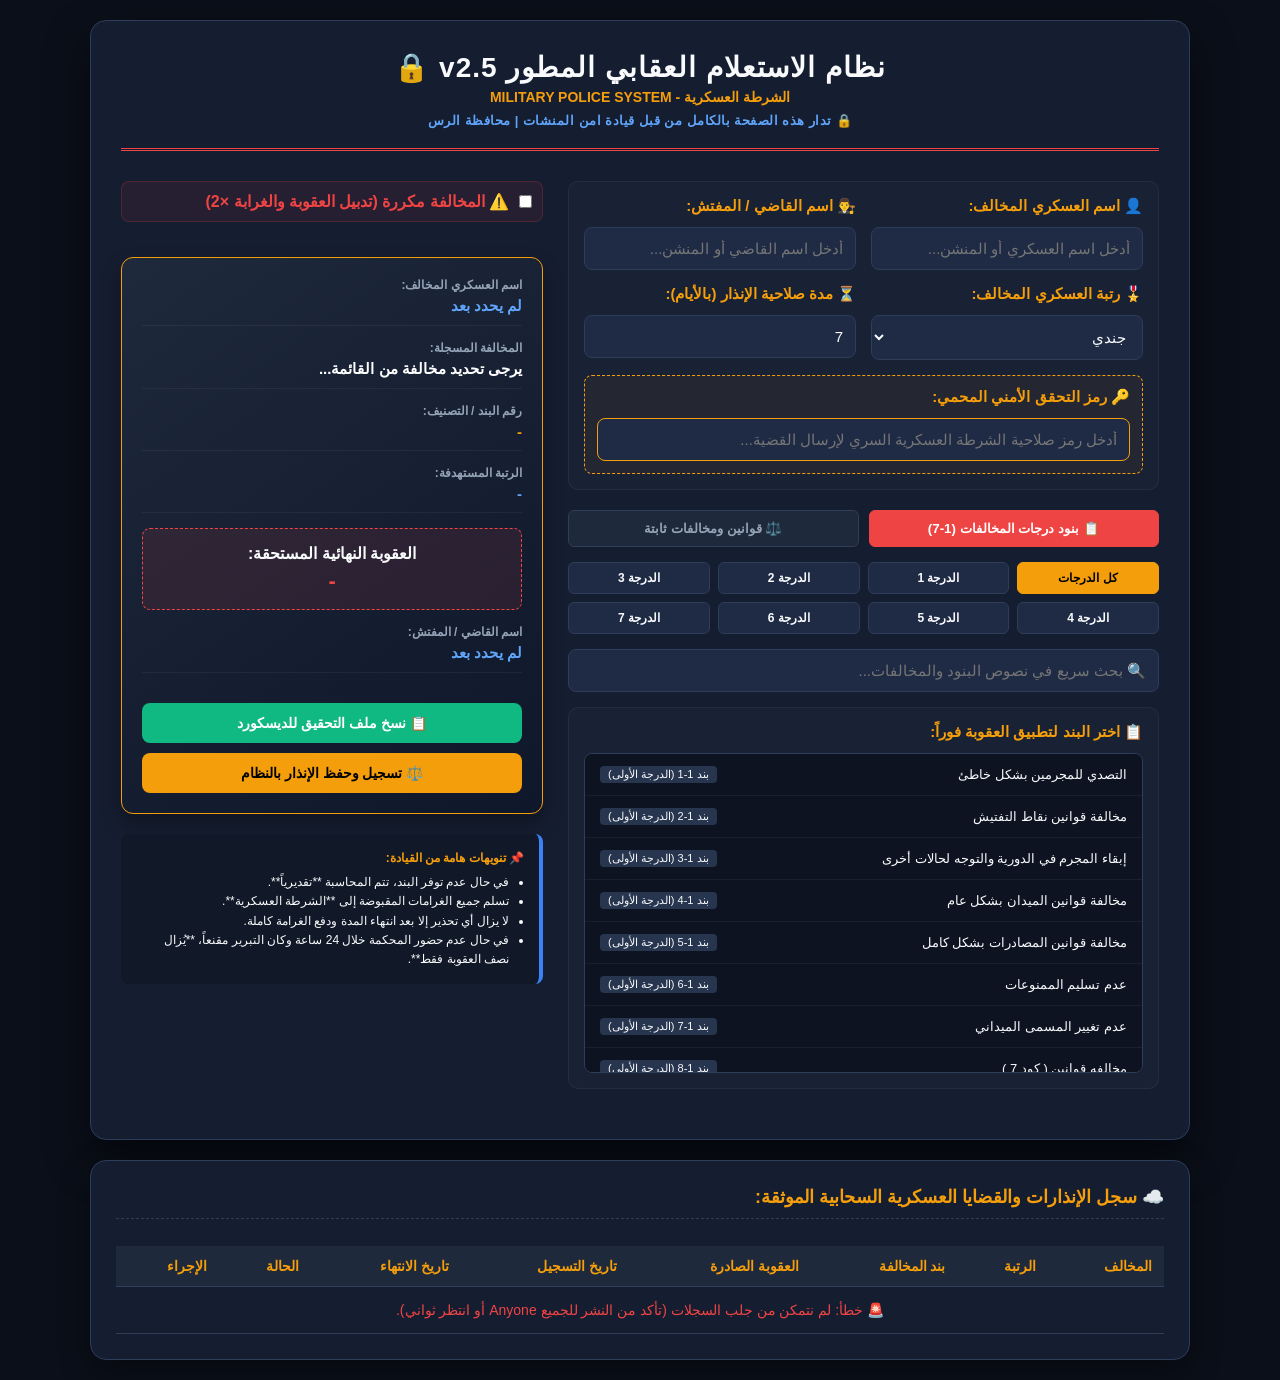
==== commit 0c6ff8ff: "Update index.html" ====
--- a/index.html
+++ b/index.html
@@ -361,11 +361,11 @@
                 <div class="inputs-row" style="margin-bottom: 15px;">
                     <div>
                         <div class="step-title">👤 اسم العسكري المخالف:</div>
-                        <input type="text" id="soldierName" placeholder="أدخل اسم العسكري..." oninput="updateSystem()">
+                        <input type="text" id="soldierName" placeholder="أدخل اسم العسكري أو المنشن..." oninput="updateSystem()">
                     </div>
                     <div>
                         <div class="step-title">👨‍⚖️ اسم القاضي / المفتش:</div>
-                        <input type="text" id="judgeName" placeholder="أدخل اسم القاضي..." oninput="updateSystem()">
+                        <input type="text" id="judgeName" placeholder="أدخل اسم القاضي أو المنشن..." oninput="updateSystem()">
                     </div>
                 </div>
                 
@@ -453,7 +453,7 @@
                     <h4>اسم القاضي / المفتش:</h4>
                     <p id="resJudge" style="color: #60a5fa;">-</p>
                 </div>
-                <button class="btn-copy" style="margin-top: 15px;" onclick="copyToDiscord()">📋 نسخ التقرير للديسكورد</button>
+                <button class="btn-copy" style="margin-top: 15px;" onclick="copyToDiscord()">📋 نسخ ملف التحقيق للديسكورد</button>
                 <button class="btn-save-record" onclick="saveToSystemRecords()">⚖️ تسجيل وحفظ الإنذار بالنظام</button>
             </div>
 
@@ -708,31 +708,33 @@
     }
 }
 
+// دالة النسخ المُعدلة حسب القالب الجديد لمجلس القضاء العسكري
 function copyToDiscord() {
     if (!selectedItem) {
         alert("🚨 يرجى اختيار مخالفة أولاً قبل النسخ!");
         return;
     }
     const soldier = document.getElementById('resSoldier').innerText;
-    const rank = document.getElementById('resRank').innerText;
     const bid = document.getElementById('resId').innerText;
     const txt = document.getElementById('resText').innerText;
     const pnl = document.getElementById('resPenalty').innerText;
     const judge = document.getElementById('resJudge').innerText;
 
-    const discordFormat = `**🚨 [ تقرير مخالفة عسكرية صادر عن الشرطة العسكرية ] 🚨**\n` +
-                          `**👤 اسم العسكري المخالف:** ${soldier}\n` +
-                          `**🎖️ رتبة المخالف:** ${rank}\n` +
-                          `**📋 تصنيف البند:** ${bid}\n` +
-                          `**⚖️ نص المخالفة:** ${txt}\n` +
-                          `**💰 العقوبة المطبقة ميدانياً:** ${pnl}\n` +
-                          `**👨‍⚖️ اسم القاضي / المفتش:** ${judge}\n` +
-                          `**⏰ التاريخ:** ${new Date().toLocaleDateString('ar-EG')}\n` +
-                          `====================================\n` +
-                          `**الاعتماد  : @رئـــاســة الــشــرطـة الــعــسـكـريـة **`;
+    // توليد رقم ملف تحقيق عشوائي (بين 1000 و 9999)
+    const fileNumber = Math.floor(1000 + Math.random() * 9000);
+
+    // تنسيق الديسكورد الجديد لمجلس القضاء العسكري
+    const discordFormat = `تم فتح ملف تحقيق رقم : ${fileNumber}\n\n` +
+                          `\`هيئه التحقيق العسكري   :   \`  ${judge}\n\n` +
+                          `\` على العسكري :\`       ${soldier}\n\n` +
+                          `\`التهمة :  \`   ${txt} / ${bid}\n\n` +
+                          `\`تم سماع أقواله :  \`   لم يحضر الاستدعاء\n\n` +
+                          `\`أتضح لنا أنه :   مذنب / غير مذنب  \`  \n` +
+                          `يُرسل ملفنا هذا إلى <@&1305901086158225490>  لإصدار الحكم بحق المذكور أعلاه\n\n` +
+                          `\`الحكم المقترح:  \` ${pnl}`;
 
     navigator.clipboard.writeText(discordFormat).then(() => {
-        alert("✅ تم نسخ التقرير المطور بنجاح!");
+        alert("✅ تم نسخ ملف التحقيق للديسكورد بنجاح!");
     });
 }
 
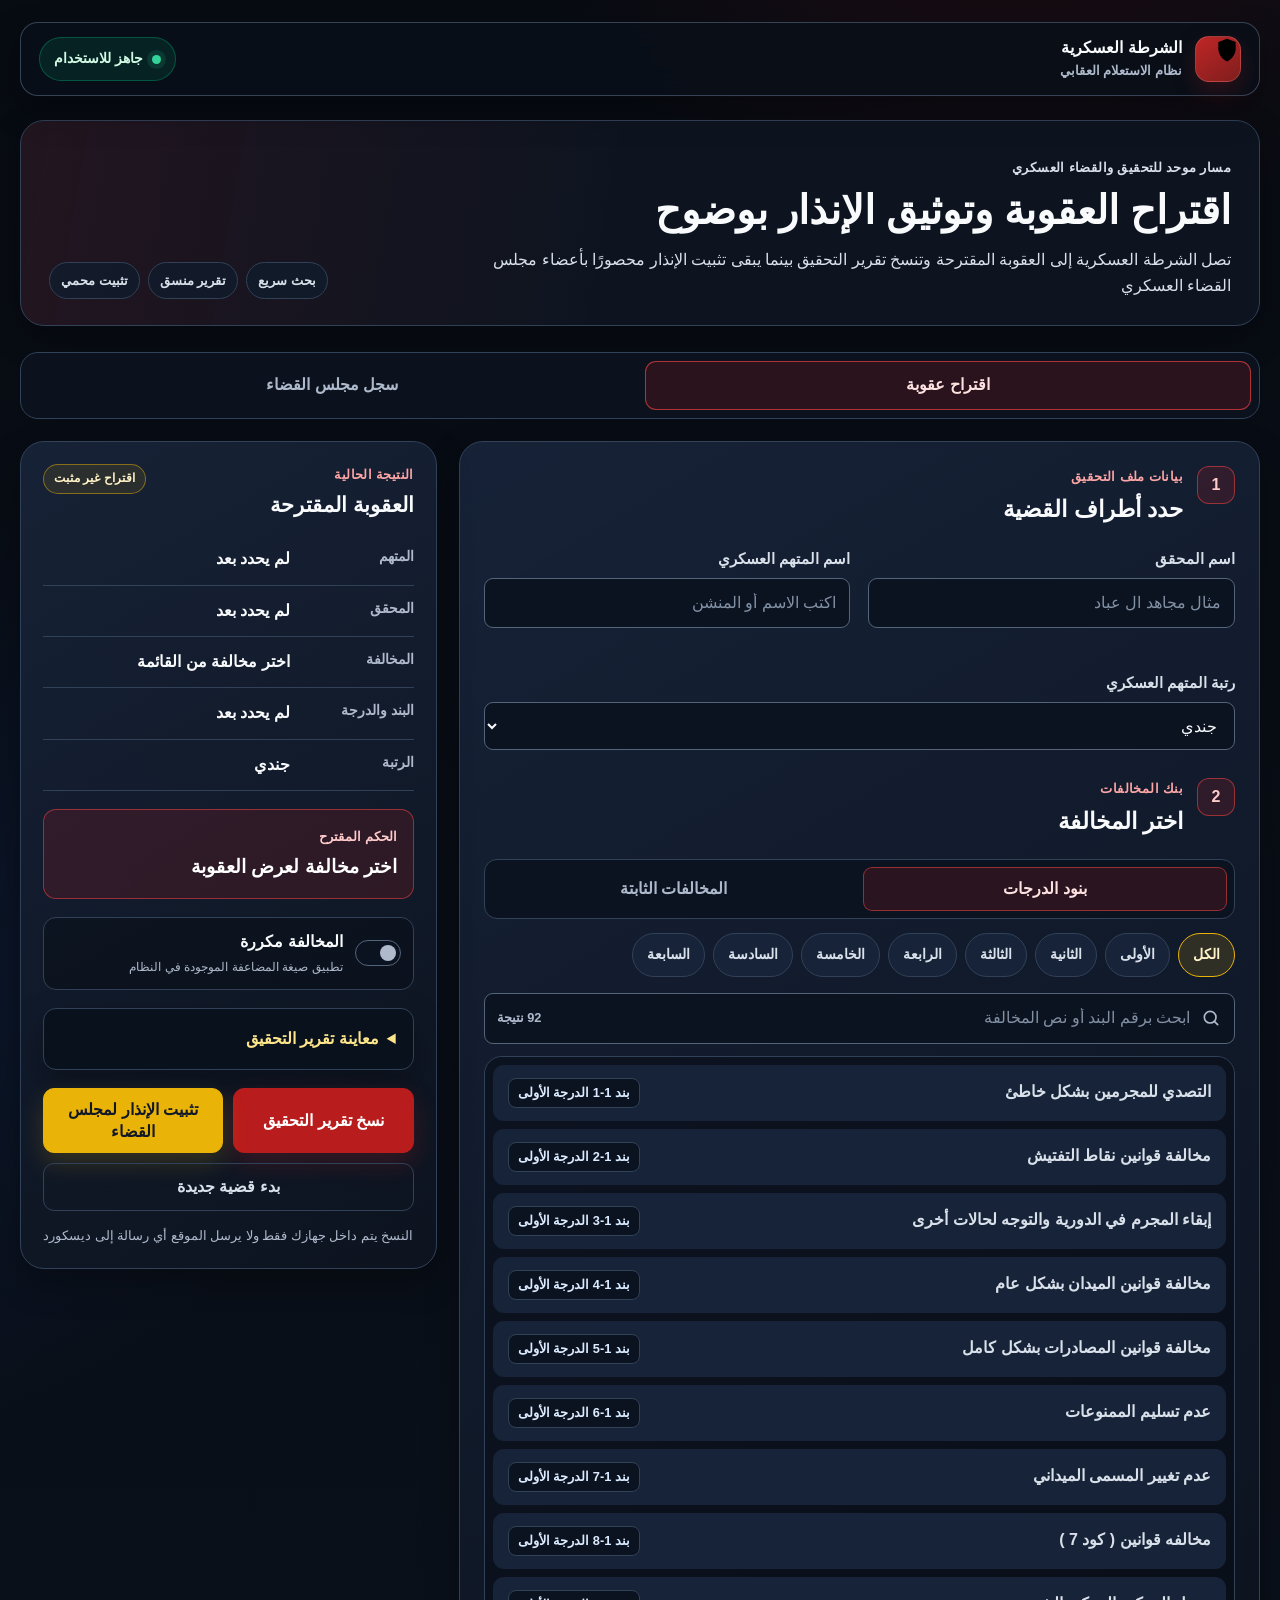
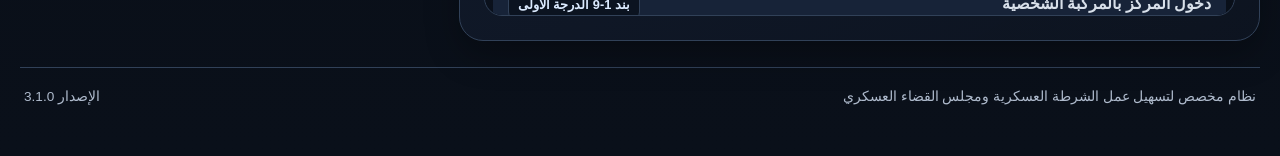
==== commit 3a026846: "Add files via upload" ====
--- a/index.html
+++ b/index.html
@@ -1,837 +1,511 @@
-<!DOCTYPE html>
-<html lang="ar" dir="rtl">
-<head>
-    <meta charset="UTF-8">
-    <meta name="viewport" content="width=device-width, initial-scale=1.0">
-    <title>نظام المخالفات المطور | الشرطة العسكرية</title>
-    <style>
-        :root {
-            --bg-main: #0b0f19;
-            --bg-card: #151d30;
-            --bg-input: #1f2b45;
-            --primary: #ef4444;
-            --primary-hover: #dc2626;
-            --accent: #f59e0b;
-            --success: #10b981;
-            --text-main: #f8fafc;
-            --text-muted: #94a3b8;
-            --border-color: #2d3d5a;
-        }
-
-        * {
-            box-sizing: border-box;
-            margin: 0;
-            padding: 0;
-            font-family: 'Segoe UI', Tahoma, Geneva, Verdana, sans-serif;
-        }
-
-        body {
-            background-color: var(--bg-main);
-            color: var(--text-main);
-            padding: 20px;
-            display: flex;
-            flex-direction: column;
-            align-items: center;
-            gap: 20px;
-        }
-
-        .container {
-            width: 100%;
-            max-width: 1100px;
-            background: var(--bg-card);
-            border-radius: 16px;
-            padding: 30px;
-            box-shadow: 0 20px 40px rgba(0,0,0,0.5);
-            border: 1px solid var(--border-color);
-        }
-
-        header {
-            text-align: center;
-            margin-bottom: 30px;
-            border-bottom: 3px double var(--primary);
-            padding-bottom: 20px;
-        }
-
-        header h1 {
-            font-size: 28px;
-            letter-spacing: 1px;
-        }
-
-        header p {
-            color: var(--accent);
-            font-size: 14px;
-            font-weight: bold;
-            margin-top: 5px;
-        }
-
-        .main-grid {
-            display: grid;
-            grid-template-columns: 1.4fr 1fr;
-            gap: 25px;
-        }
-
-        @media (max-width: 900px) {
-            .main-grid { grid-template-columns: 1fr; }
-        }
-
-        .step-title {
-            font-size: 15px;
-            margin-bottom: 12px;
-            color: var(--accent);
-            font-weight: bold;
-            display: flex;
-            align-items: center;
-            gap: 8px;
-        }
-
-        .form-group {
-            margin-bottom: 20px;
-            background: rgba(255,255,255,0.02);
-            padding: 15px;
-            border-radius: 10px;
-            border: 1px solid rgba(255,255,255,0.05);
-        }
-
-        .inputs-row {
-            display: grid;
-            grid-template-columns: 1fr 1fr;
-            gap: 15px;
-        }
-
-        @media (max-width: 600px) {
-            .inputs-row { grid-template-columns: 1fr; }
-        }
-
-        select, input {
-            width: 100%;
-            padding: 12px;
-            background: var(--bg-input);
-            border: 1px solid var(--border-color);
-            border-radius: 8px;
-            color: var(--text-main);
-            font-size: 15px;
-            outline: none;
-            transition: all 0.3s;
-        }
-
-        select:focus, input:focus {
-            border-color: var(--primary);
-            box-shadow: 0 0 10px rgba(239, 68, 68, 0.3);
-        }
-
-        .section-tabs {
-            display: flex;
-            gap: 10px;
-            margin-bottom: 15px;
-        }
-
-        .tab-btn {
-            flex: 1;
-            padding: 10px;
-            background: #1e293b;
-            border: 1px solid var(--border-color);
-            color: var(--text-muted);
-            border-radius: 6px;
-            cursor: pointer;
-            font-weight: bold;
-            transition: all 0.2s;
-        }
-
-        .tab-btn.active {
-            background: var(--primary);
-            color: white;
-            border-color: var(--primary);
-        }
-
-        .tier-buttons {
-            display: grid;
-            grid-template-columns: repeat(4, 1fr);
-            gap: 8px;
-            margin-bottom: 15px;
-        }
-
-        .tier-btn {
-            background: var(--bg-input);
-            color: var(--text-main);
-            border: 1px solid var(--border-color);
-            padding: 8px;
-            border-radius: 6px;
-            cursor: pointer;
-            font-size: 12px;
-            font-weight: bold;
-            transition: all 0.2s;
-        }
-
-        .tier-btn:hover { background: rgba(239, 68, 68, 0.2); }
-        .tier-btn.active {
-            background: var(--accent);
-            color: #000;
-            border-color: var(--accent);
-        }
-
-        .violations-list {
-            max-height: 320px;
-            overflow-y: auto;
-            border: 1px solid var(--border-color);
-            border-radius: 8px;
-            background: #0d1321;
-        }
-
-        .violation-item {
-            padding: 12px 15px;
-            border-bottom: 1px solid rgba(255,255,255,0.05);
-            cursor: pointer;
-            display: flex;
-            justify-content: space-between;
-            align-items: center;
-            transition: all 0.2s;
-            font-size: 13px;
-        }
-
-        .violation-item:hover {
-            background: rgba(239, 68, 68, 0.15);
-        }
-
-        .violation-item.selected {
-            background: rgba(239, 68, 68, 0.25);
-            border-right: 4px solid var(--primary);
-        }
-
-        .violation-id {
-            background: #27354f;
-            color: #f8fafc;
-            padding: 2px 8px;
-            border-radius: 4px;
-            font-size: 11px;
-            white-space: nowrap;
-        }
-
-        .side-panel {
-            display: flex;
-            flex-direction: column;
-            gap: 20px;
-        }
-
-        .result-card {
-            background: linear-gradient(145deg, #1e293b, #0f172a);
-            border: 1px solid var(--accent);
-            border-radius: 12px;
-            padding: 20px;
-            box-shadow: 0 10px 20px rgba(0,0,0,0.3);
-        }
-
-        .result-item {
-            margin-bottom: 15px;
-            border-bottom: 1px solid rgba(255,255,255,0.05);
-            padding-bottom: 10px;
-        }
-
-        .result-item:last-child { border: none; }
-
-        .result-item h4 {
-            color: var(--text-muted);
-            font-size: 12px;
-            margin-bottom: 5px;
-        }
-
-        .result-item p {
-            font-size: 15px;
-            font-weight: 600;
-        }
-
-        .penalty-box {
-            background: rgba(239, 68, 68, 0.1);
-            border: 1px dashed var(--primary);
-            padding: 15px;
-            border-radius: 8px;
-            text-align: center;
-            margin-top: 10px;
-        }
-
-        .penalty-box h3 {
-            color: var(--primary);
-            font-size: 22px;
-            margin-top: 5px;
-        }
-
-        .switch-container {
-            display: flex;
-            align-items: center;
-            gap: 10px;
-            background: rgba(239, 68, 68, 0.08);
-            padding: 10px;
-            border-radius: 8px;
-            border: 1px solid rgba(239, 68, 68, 0.2);
-            margin-bottom: 15px;
-        }
-
-        .btn-copy {
-            width: 100%;
-            padding: 12px;
-            background: var(--success);
-            color: white;
-            border: none;
-            border-radius: 8px;
-            font-weight: bold;
-            cursor: pointer;
-            transition: background 0.2s;
-            font-size: 14px;
-        }
-
-        .btn-copy:hover { background: #059669; }
-
-        .btn-save-record {
-            width: 100%;
-            padding: 12px;
-            background: var(--accent);
-            color: black;
-            border: none;
-            border-radius: 8px;
-            font-weight: bold;
-            cursor: pointer;
-            font-size: 14px;
-            margin-top: 10px;
-            transition: background 0.2s;
-        }
-        .btn-save-record:hover { background: #d98206; }
-
-        .records-container {
-            width: 100%;
-            max-width: 1100px;
-            background: var(--bg-card);
-            border-radius: 16px;
-            padding: 25px;
-            border: 1px solid var(--border-color);
-            box-shadow: 0 10px 30px rgba(0,0,0,0.4);
-        }
-
-        .records-table {
-            width: 100%;
-            border-collapse: collapse;
-            margin-top: 15px;
-            font-size: 14px;
-        }
-
-        .records-table th, .records-table td {
-            padding: 12px;
-            text-align: right;
-            border-bottom: 1px solid var(--border-color);
-        }
-
-        .records-table th {
-            background-color: #1e293b;
-            color: var(--accent);
-        }
-
-        .status-badge {
-            padding: 4px 8px;
-            border-radius: 4px;
-            font-weight: bold;
-            font-size: 12px;
-        }
-        .status-active { background: rgba(16, 185, 129, 0.2); color: #10b981; }
-
-        .info-box {
-            background: #111827;
-            border-right: 4px solid #3b82f6;
-            padding: 15px;
-            border-radius: 8px;
-            font-size: 12px;
-            line-height: 1.6;
-        }
-
-        .info-box ul {
-            margin-right: 15px;
-            margin-top: 5px;
-        }
-    </style>
-</head>
-<body>
-
-<div class="container">
-    <header>
-        <h1>نظام الاستعلام العقابي المطور v2.5 🔒</h1>
-        <p>الشرطة العسكرية - MILITARY POLICE SYSTEM</p>
-        <p style="color: #60a5fa; font-size: 13px; margin-top: 8px; font-weight: bold; letter-spacing: 0.5px;">🔒 تدار هذه الصفحة بالكامل من قبل قيادة امن المنشات | محافظة الرس</p>
-    </header>
-
-    <div class="main-grid">
-        <div>
-            <div class="form-group">
-                <div class="inputs-row" style="margin-bottom: 15px;">
-                    <div>
-                        <div class="step-title">👤 اسم العسكري المخالف:</div>
-                        <input type="text" id="soldierName" placeholder="أدخل اسم العسكري أو المنشن..." oninput="updateSystem()">
-                    </div>
-                    <div>
-                        <div class="step-title">👨‍⚖️ اسم القاضي / المفتش:</div>
-                        <input type="text" id="judgeName" placeholder="أدخل اسم القاضي أو المنشن..." oninput="updateSystem()">
-                    </div>
-                </div>
-                
-                <div class="inputs-row" style="margin-bottom: 15px;">
-                    <div>
-                        <div class="step-title">🎖️ رتبة العسكري المخالف:</div>
-                        <select id="rankSelect" onchange="updateSystem()">
-                            <option value="جندي">جندي</option>
-                            <option value="جندي اول">جندي أول</option>
-                            <option value="عريف + وكيل رقيب">عريف + وكيل رقيب</option>
-                            <option value="رقيب + رقيب اول">رقيب + رقيب أول</option>
-                            <option value="رئيس رقباء">رئيس رقباء</option>
-                            <option value="ملازم">ملازم</option>
-                            <option value="ملازم اول">ملازم أول</option>
-                            <option value="نقيب فما فوق">نقيب فما فوق</option>
-                        </select>
-                    </div>
-                    <div>
-                        <div class="step-title">⏳ مدة صلاحية الإنذار (بالأيام):</div>
-                        <input type="number" id="alertDuration" value="7" min="1" placeholder="مثال: 7 أو 30 يوم...">
-                    </div>
-                </div>
-
-                <div style="background: rgba(245, 158, 11, 0.05); padding: 12px; border-radius: 8px; border: 1px dashed var(--accent);">
-                    <div class="step-title" style="color: var(--accent);">🔑 رمز التحقق الأمني المحمي:</div>
-                    <input type="password" id="securityToken" placeholder="أدخل رمز صلاحية الشرطة العسكرية السري لإرسال القضية..." style="border-color: var(--accent);">
-                </div>
-            </div>
-
-            <div class="section-tabs">
-                <button class="tab-btn active" id="tabStandard" onclick="switchTab('standard')">📋 بنود درجات المخالفات (1-7)</button>
-                <button class="tab-btn" id="tabFixed" onclick="switchTab('fixed')">⚖️ قوانين ومخالفات ثابتة</button>
-            </div>
-
-            <div id="tierFiltersContainer">
-                <div class="tier-buttons">
-                    <button class="tier-btn active" onclick="filterTier('all', this)">كل الدرجات</button>
-                    <button class="tier-btn" onclick="filterTier('t1', this)">الدرجة 1</button>
-                    <button class="tier-btn" onclick="filterTier('t2', this)">الدرجة 2</button>
-                    <button class="tier-btn" onclick="filterTier('t3', this)">الدرجة 3</button>
-                    <button class="tier-btn" onclick="filterTier('t4', this)">الدرجة 4</button>
-                    <button class="tier-btn" onclick="filterTier('t5', this)">الدرجة 5</button>
-                    <button class="tier-btn" onclick="filterTier('t6', this)">الدرجة 6</button>
-                    <button class="tier-btn" onclick="filterTier('t7', this)">الدرجة 7</button>
-                </div>
-                <div style="margin-bottom: 15px;">
-                    <input type="text" id="searchInput" placeholder="🔍 بحث سريع في نصوص البنود والمخالفات..." oninput="updateSystem()">
-                </div>
-            </div>
-
-            <div class="form-group">
-                <div class="step-title" id="listTitle">📋 اختر البند لتطبيق العقوبة فوراً:</div>
-                <div class="violations-list" id="violationsList"></div>
-            </div>
-        </div>
-
-        <div class="side-panel">
-            <div class="switch-container">
-                <input type="checkbox" id="doubleCheck" onchange="updateSystem()" style="width: auto; cursor: pointer;">
-                <label for="doubleCheck" style="font-weight: bold; color: var(--primary); cursor: pointer;">⚠️ المخالفة مكررة (تدبيل العقوبة والغرابة ×2)</label>
-            </div>
-
-            <div class="result-card">
-                <div class="result-item">
-                    <h4>اسم العسكري المخالف:</h4>
-                    <p id="resSoldier" style="color: #60a5fa;">-</p>
-                </div>
-                <div class="result-item">
-                    <h4>المخالفة المسجلة:</h4>
-                    <p id="resText" style="color: #fff;">يرجى تحديد مخالفة من القائمة...</p>
-                </div>
-                <div class="result-item">
-                    <h4>رقم البند / التصنيف:</h4>
-                    <p id="resId" style="color: var(--accent);">-</p>
-                </div>
-                <div class="result-item">
-                    <h4>الرتبة المستهدفة:</h4>
-                    <p id="resRank" style="color: #60a5fa;">-</p>
-                </div>
-                <div class="penalty-box">
-                    <h4>العقوبة النهائية المستحقة:</h4>
-                    <h3 id="resPenalty">-</h3>
-                </div>
-                <div class="result-item" style="margin-top: 15px;">
-                    <h4>اسم القاضي / المفتش:</h4>
-                    <p id="resJudge" style="color: #60a5fa;">-</p>
-                </div>
-                <button class="btn-copy" style="margin-top: 15px;" onclick="copyToDiscord()">📋 نسخ ملف التحقيق للديسكورد</button>
-                <button class="btn-save-record" onclick="saveToSystemRecords()">⚖️ تسجيل وحفظ الإنذار بالنظام</button>
-            </div>
-
-            <div class="info-box">
-                <strong style="color: var(--accent);">📌 تنويهات هامة من القيادة:</strong>
-                <ul>
-                    <li>في حال عدم توفر البند، تتم المحاسبة **تقديرياً**.</li>
-                    <li>تسلم جميع الغرامات المقبوضة إلى **الشرطة العسكرية**.</li>
-                    <li>لا يزال أي تحذير إلا بعد انتهاء المدة ودفع الغرامة كاملة.</li>
-                    <li>في حال عدم حضور المحكمة خلال 24 ساعة وكان التبرير مقنعاً، **يُزال نصف العقوبة فقط**.</li>
-                </ul>
-            </div>
-        </div>
-    </div>
-</div>
-
-<div class="records-container">
-    <div class="step-title" style="font-size: 18px; border-bottom: 1px dashed var(--border-color); padding-bottom: 10px;">☁️ سجل الإنذارات والقضايا العسكرية السحابية الموثقة:</div>
-    <div style="overflow-x: auto;">
-        <table class="records-table">
-            <thead>
-                <tr>
-                    <th>المخالف</th>
-                    <th>الرتبة</th>
-                    <th>بند المخالفة</th>
-                    <th>العقوبة الصادرة</th>
-                    <th>تاريخ التسجيل</th>
-                    <th>تاريخ الانتهاء</th>
-                    <th>الحالة</th>
-                    <th>الإجراء</th>
-                </tr>
-            </thead>
-            <tbody id="recordsTableBody">
-                </tbody>
-        </table>
-    </div>
-</div>
-
-<script>
-const GOOGLE_SCRIPT_URL = "https://script.google.com/macros/s/AKfycbyOw_BAYkIX7GPn-xEGGVpIITwuzpAh3AlnNAAhL3vjnJjqaX1KlLHxHz1ohzxcT-1Aww/exec";
-
-const standardViolations = [
-    { id: "1-1", tier: "t1", tierName: "الدرجة الأولى", text: "التصدي للمجرمين بشكل خاطئ" },
-    { id: "1-2", tier: "t1", tierName: "الدرجة الأولى", text: "مخالفة قوانين نقاط التفتيش" },
-    { id: "1-3", tier: "t1", tierName: "الدرجة الأولى", text: "إبقاء المجرم في الدورية والتوجه لحالات أخرى" },
-    { id: "1-4", tier: "t1", tierName: "الدرجة الأولى", text: "مخالفة قوانين الميدان بشكل عام" },
-    { id: "1-5", tier: "t1", tierName: "الدرجة الأولى", text: "مخالفة قوانين المصادرات بشكل كامل" },
-    { id: "1-6", tier: "t1", tierName: "الدرجة الأولى", text: "عدم تسليم الممنوعات" },
-    { id: "1-7", tier: "t1", tierName: "الدرجة الأولى", text: "عدم تغيير المسمى الميداني" },
-    { id: "1-8", tier: "t1", tierName: "الدرجة الأولى", text: "مخالفه قوانين ( كود 7 )" },
-    { id: "1-9", tier: "t1", tierName: "الدرجة الأولى", text: "دخول المركز بالمركبة الشخصية" },
-    { id: "1-10", tier: "t1", tierName: "الدرجة الأولى", text: "التفاعل مع برقية رسميه" },
-    { id: "1-11", tier: "t1", tierName: "الدرجة الأولى", text: "مخالفة قوانين المشتركه" },
-    { id: "1-12", tier: "t1", tierName: "الدرجة الأولى", text: "مخالفة قوانين المشتركه المكررة" },
-    { id: "2-1", tier: "t2", tierName: "الدرجة الثانية", text: "تخطي المراجع" },
-    { id: "2-2", tier: "t2", tierName: "الدرجة الثانية", text: "دخول موجات غير معتمدة" },
-    { id: "2-3", tier: "t2", tierName: "الدرجة الثانية", text: "عدم التجاوب , إهمال التوجيهات في الراديو" },
-    { id: "2-4", tier: "t2", tierName: "الدرجة الثانية", text: "عدم الإلتزام بالعهدة العسكرية" },
-    { id: "2-5", tier: "t2", tierName: "الدرجة الثانية", text: "سجن شخص ( 20 شهر ) بدون اذن ضابط" },
-    { id: "2-6", tier: "t2", tierName: "الدرجة الثانية", text: "عدم الاتزام بالمظهر العسكري{ حلاقة الشعر-الوشوم -الخ..}" },
-    { id: "2-7", tier: "t2", tierName: "الدرجة الثانية", text: "عدم الالتزام بالأنظمة المرورية" },
-    { id: "2-8", tier: "t2", tierName: "الدرجة الثانية", text: "وضع حواجز او كشك بدون اذن" },
-    { id: "2-9", tier: "t2", tierName: "الدرجة الثانية", text: "تكرير طلب رتبة عالية بلا مبرر مقنع" },
-    { id: "2-10", tier: "t2", tierName: "الدرجة الثانية", text: "مخالفة قوانين تسجيل الدخول والخروج والبقاء في المركز" },
-    { id: "2-11", tier: "t2", tierName: "الدرجة الثانية", text: "استخدام المنشن بشكل خاطئ" },
-    { id: "2-12", tier: "t2", tierName: "الدرجة الثانية", text: "التأخر عن الاصطفاف" },
-    { id: "2-13", tier: "t2", tierName: "الدرجة الثانية", text: "مخالفه قوانين السجلات الجنائيه" },
-    { id: "2-15", tier: "t2", tierName: "الدرجة الثانية", text: "عدم الإلتزام بضوابط الراديو" },
-    { id: "2-16", tier: "t2", tierName: "الدرجة الثانية", text: "عدم ربط الفايف ام بالدسكورد" },
-    { id: "2-17", tier: "t2", tierName: "الدرجة الثانية", text: "اعطاء مخالفات غير مستحقه" },
-    { id: "2-18", tier: "t2", tierName: "الدرجة الثانية", text: "مخالفة قوانين رسائل حرس الحدود" },
-    { id: "2-19", tier: "t2", tierName: "الدرجة الثانية", text: "عدم سحب سلاح مستخدم" },
-    { id: "2-20", tier: "t2", tierName: "الدرجة الثانية", text: "رفع نداء استغاثه داخل نداء مسبق" },
-    { id: "2-21", tier: "t2", tierName: "الدرجة الثانية", text: "ارسال نموذج خاطئ" },
-    { id: "2-22", tier: "t2", tierName: "الدرجة الثانية", text: "تجاوز السرعه المحدده داخل الميناء" },
-    { id: "3-1", tier: "t3", tierName: "الدرجة الثالثة", text: "عدم التقيد بقواعد المطارادات" },
-    { id: "3-2", tier: "t3", tierName: "الدرجة الثالثة", text: "مخالفة قوانين الإعتقال أو التعامل مع المتهمين" },
-    { id: "3-3", tier: "t3", tierName: "الدرجة الثالثة", text: "سوء التعامل مع الحالات" },
-    { id: "3-4", tier: "t3", tierName: "الدرجة الثالثة", text: "الانسحاب قبل انتهاء الحاله" },
-    { id: "3-5", tier: "t3", tierName: "الدرجة الثالثة", text: "مخالفة قوانين التوجه إلى الحالات" },
-    { id: "3-6", tier: "t3", tierName: "الدرجة الثالثة", text: "مخالفة تعاميم أو قوانين حرس الحدود المحدثة" },
-    { id: "3-7", tier: "t3", tierName: "الدرجة الثالثة", text: "دخول موجه الرقابة دون اذن" },
-    { id: "3-8", tier: "t3", tierName: "الدرجة الثالثة", text: "التهرب من إستلام مركز العمليات او احد البوابات" },
-    { id: "3-9", tier: "t3", tierName: "الدرجة الثالثة", text: "مخالفه قوانين العمليات" },
-    { id: "3-10", tier: "t3", tierName: "الدرجة الثالثة", text: "التدخل في مهمات أو صلاحيات الغير بأي شكل من الأشكال" },
-    { id: "3-11", tier: "t3", tierName: "الدرجة الثالثة", text: "تسجيل دخول لمباشرة حالة ثم تسجيل خروجه" },
-    { id: "3-12", tier: "t3", tierName: "الدرجة الثالثة", text: "إضافة شروط الهروب الأمن غيرر المحددة ضمن التعميمات" },
-    { id: "3-13", tier: "t3", tierName: "الدرجة الثالثة", text: "طلق النار بطريقه غير نظاميه" },
-    { id: "3-14", tier: "t3", tierName: "الدرجة الثالثة", text: "تحرير الرهائن بدون اذن او الفشل في تحريرها" },
-    { id: "3-15", tier: "t3", tierName: "الدرجة الثالثة", text: "مخالفه قوانين المركبات" },
-    { id: "3-16", tier: "t3", tierName: "الدرجة الثالثة", text: "مخالفه قوانين السجن ( سجن غير صحيح )" },
-    { id: "3-17", tier: "t3", tierName: "الدرجة الثالثة", text: "ادخال حمولة مخالفة" },
-    { id: "3-18", tier: "t3", tierName: "الدرجة الثالثة", text: "ادخال حموله غير واقعيه" },
-    { id: "3-19", tier: "t3", tierName: "الدرجة الثالثة", text: "كشف هويه البحث الجنائي" },
-    { id: "3-20", tier: "t3", tierName: "الدرجة الثالثة", text: "الانسحاب من موقع التوجيه بدون اذن" },
-    { id: "3-21", tier: "t3", tierName: "الدرجة الثالثة", text: "عدم الإلتزام بضوابط التفاوض" },
-    { id: "3-22", tier: "t3", tierName: "الدرجة الثالثة", text: "مخالفة قوانين الاجازات" },
-    { id: "3-23", tier: "t3", tierName: "الدرجة الثالثة", text: "اسقاط مواطن اعزل" },
-    { id: "4-1", tier: "t4", tierName: "الدرجة الرابعة", text: "العبث بالعهدة العسكرية" },
-    { id: "4-2", tier: "t4", tierName: "الدرجة الرابعة", text: "التقصير في العمل الأداري أو الميداني" },
-    { id: "4-3", tier: "t4", tierName: "الدرجة الرابعة", text: "عدم الاتزام بالزي العسكري المحدد لرتبتك" },
-    { id: "4-4", tier: "t4", tierName: "الدرجة الرابعة", text: "عدم الجدية اثناء الداوم كعسكري" },
-    { id: "4-5", tier: "t4", tierName: "الدرجة الرابعة", text: "استخدام السلطة بغير حق" },
-    { id: "4-6", tier: "t4", tierName: "الدرجة الرابعة", text: "إهمال الرتب العليا للميدان" },
-    { id: "4-7", tier: "t4", tierName: "الدرجة الرابعة", text: "الاساءه لـ الشرطة العسكريه باي شكل من الاشكال" },
-    { id: "4-8", tier: "t4", tierName: "الدرجة الرابعة", text: "عدم احترام المواطنين" },
-    { id: "4-9", tier: "t4", tierName: "الدرجة الرابعة", text: "اهمال موقع المباشره" },
-    { id: "4-10", tier: "t4", tierName: "الدرجة الرابعة", text: "سجن شخص حكم عسكري" },
-    { id: "4-11", tier: "t4", tierName: "الدرجة الرابعة", text: "سحب اسلحة دون وجه حق" },
-    { id: "5-1", tier: "t5", tierName: "الدرجة الخامسة", text: "المناقشة أمام الأفراد" },
-    { id: "5-2", tier: "t5", tierName: "الدرجة الخامسة", text: "الكذب على المسؤولين" },
-    { id: "5-3", tier: "t5", tierName: "الدرجة الخامسة", text: "المجادلة في الموجه" },
-    { id: "5-4", tier: "t5", tierName: "الدرجة الخامسة", text: "مخالفة أمر مباشر او عدم انصياع لـ الأوامر" },
-    { id: "5-5", tier: "t5", tierName: "الدرجة الخامسة", text: "تخريب بالرتبة عسكرية" },
-    { id: "5-6", tier: "t5", tierName: "الدرجة الخامسة", text: "التلفظ على مواطن او الاساءه له باي شكل من الاشكال" },
-    { id: "5-7", tier: "t5", tierName: "الدرجة الخامسة", text: "مخالفة قوانين المصادرة سواء بالأخذ او بالتخزين" },
-    { id: "5-8", tier: "t5", tierName: "الدرجة الخامسة", text: "عدم تمثيل العسكري بصورة صحيحة بأي شكل من الأشكال" },
-    { id: "5-9", tier: "t5", tierName: "الدرجة الخامسة", text: "استخدام السلطة او الوظيفه للمصلحه الشخصيه" },
-    { id: "5-10", tier: "t5", tierName: "الدرجة الخامسة", text: "الاساءه لقطاعات اخرى باي شكل من الاشكال" },
-    { id: "5-12", tier: "t5", tierName: "الدرجة الخامسة", text: "التلاعب بالساعات والتأفيك" },
-    { id: "5-12", tier: "t5", tierName: "الدرجة الخامسة", text: "استخدام السنايبر بشكل خاطئ" },
-    { id: "6-1", tier: "t6", tierName: "الدرجة السادسة", text: "الترصد لزملائك بغاية الحقد سواء بسبب او بغير سبب" },
-    { id: "6-2", tier: "t6", tierName: "الدرجة السادسة", text: "عدم احترام الرتب العليا" },
-    { id: "6-3", tier: "t6", tierName: "الدرجة السادسة", text: "تخريب برتبة عسكرية" },
-    { id: "6-4", tier: "t6", tierName: "الدرجة السادسة", text: "الإساءة لحرس الحدود سواء خارج او داخل الرول بلاي أو بأي شكل من الأشكال" },
-    { id: "6-5", tier: "t6", tierName: "الدرجة السادسة", text: "تسريب معلومات او نسخ جداول حرس الحدود و نقلها الى سيرفرات اخرى" },
-    { id: "6-6", tier: "t6", tierName: "الدرجة السادسة", text: "فساد عسكري" },
-    { id: "6-7", tier: "t6", tierName: "الدرجة السادسة", text: "تزوير رتب" },
-    { id: "6-8", tier: "t6", tierName: "الدرجة السادسة", text: "الخروج من سيرفر الدسكورد بغرض اخفاء الرتب" },
-    { id: "7-1", tier: "t7", tierName: "الدرجة السابعة", text: "عدم تنفيذ الجزاء الذي عليك" },
-    { id: "7-2", tier: "t7", tierName: "الدرجة السابعة", text: "عدم تواجد لفترة طويلة" },
-    { id: "7-3", tier: "t7", tierName: "الدرجة السابعة", text: "عدم الانصياع لاوامر القادة" },
-    { id: "7-4", tier: "t7", tierName: "الدرجة السابعة", text: "التهرب الوظيفي" },
-    { id: "7-5", tier: "t7", tierName: "الدرجة السابعة", text: "عدم احترام القيادة" }
-];
-
-const penaltyMatrix = {
-    "جندي": { t1: "انذار شفوي + 100 الف", t2: "انذار شفوي + 150 الف", t3: "شفهي ثاني + 400 الف", t4: "شفهي اخير + 500 الف", t5: "وظيفي اول + 500 الف", t6: "وظيفي ثاني + مليون", t7: "تقديرية تصل الى الفصل من الخدمة" },
-    "جندي اول": { t1: "انذار شفوي + 150 الف", t2: "شفهي ثاني + 200 الف", t3: "شفهي اخير + 300 الف", t4: "وظيفي اول + 500 الف", t5: "وظيفي ثاني + 700 الف", t6: "وظيفي اخير + مليون", t7: "تقديرية تصل الى الفصل من الخدمة" },
-    "عريف + وكيل رقيب": { t1: "انذار شفوي + 250 الف", t2: "شفوي ثاني + 300 الف", t3: "شفوي اخير + 350 الف", t4: "وظيفي اول + 500 الف", t5: "وظيفي اخير + مليون", t6: "وظيفي اخير + مليونين", t7: "تقديرية تصل الى الفصل من الخدمة" },
-    "رقيب + رقيب اول": { t1: "انذار شفوي + 300 الف", t2: "شفهي ثاني + 350 الف", t3: "شفوي اخير + 400 الف", t4: "وظيفي ثاني + مليون", t5: "وظيفي اخير + مليون", t6: "وظيفي اخير + مليونين", t7: "تقديرية تصل الى الفصل من الخدمة" },
-    "رئيس رقباء": { t1: "شفهي ثاني + 400 الف", t2: "شفهي اخير + 500 الف", t3: "وظيفي اول + 500 الف", t4: "وظيفي اخير + مليون", t5: "وظيفي اخير + مليون", t6: "وظيفي اخير + مليونين", t7: "تقديرية تصل الى الفصل من الخدمة" },
-    "ملازم": { t1: "شفهي اخير + 500 الف", t2: "وظيفي اول + 500 الف", t3: "وظيفي ثاني + 700 الف", t4: "وظيفي اخير + مليون", t5: "وظيفي اخير + مليونين", t6: "وظيفي اخير + مليونين", t7: "تقديرية تصل الى الفصل من الخدمة" },
-    "ملازم اول": { t1: "شفهي اخير + 500 الف", t2: "وظيفي اول + 700 الف", t3: "وظيفي ثاني + مليون", t4: "وظيفي اخير + مليونين", t5: "تقديري ويُرفع للقيادة", t6: "تقديري ويُرفع للقيادة", t7: "تقديرية تصل الى الفصل من الخدمة" },
-    "نقيب فما فوق": { t1: "تقديري ويُرفع للقيادة", t2: "تقديري ويُرفع للقيادة", t3: "تقديري ويُرفع للقيادة", t4: "تقديري ويُرفع للقيادة", t5: "تقديري ويُرفع للقيادة", t6: "تقديري ويُرفع للقيادة", t7: "تقديرية تصل الى الفصل من الخدمة" }
-};
-
-const fixedViolations = [
-    { type: "fixed_1", id: "ثابت", text: "اعتراض على حكم صحيح", calc: (rank) => "انذار وظيفي أول + غرامه 500 الف" },
-    { type: "fixed_2", id: "ثابت", text: "عدم حضور استدعاء المحكمة بعد مرور 24 ساعه", calc: (rank) => "انذار شفهي + غرامه 500 الف + عقوبة المخالفه" },
-    { type: "fixed_3", id: "ثابت", text: "عدم حضور الاجتماع الدوري للقطاع", calc: (rank) => "تقديري من مسؤول الاجتماع" },
-    { type: "fixed_prison", id: "ثابت", text: "سجن مواطن لاي سبب غير exiting في اقل من 4:40 دقيقة", calc: (rank) => {
-        if (rank === "جندي" || rank === "جندي اول") return "شفهي اخير + 300 الف غرامة";
-        if (rank === "ملازم" || rank === "ملازم اول" || rank === "نقيب فما فوق") return "وظيفي ثاني + 1 مليون غرامة";
-        return "وظيفي اول + 300 الف غرامة";
-    }},
-    { type: "fixed_car", id: "ثابت", text: "إهمال المركبة العسكرية الميدانية", calc: (rank) => {
-        if (rank === "جندي" || rank === "جندي اول" || rank === "عريف + وكيل رقيب") return "غرامه 150 الف";
-        if (rank === "رقيب + رقيب اول" || rank === "رئيس رقباء") return "غرامه 250 الف";
-        return "غرامه 500 الف";
-    }}
-];
-
-let currentMode = 'standard';
-let currentTierFilter = 'all';
-let selectedItem = null;
-
-function switchTab(mode) {
-    currentMode = mode;
-    selectedItem = null;
-    document.getElementById('tabStandard').classList.toggle('active', mode === 'standard');
-    document.getElementById('tabFixed').classList.toggle('active', mode === 'fixed');
-    document.getElementById('tierFiltersContainer').style.display = (mode === 'standard') ? 'block' : 'none';
-    document.getElementById('listTitle').innerText = (mode === 'standard') ? '📋 اختر البند لتطبيق العقوبة فوراً:' : '⚖️ اختر المخالفة الثابتة:';
-    updateSystem();
-}
-
-function filterTier(tier, btn) {
-    currentTierFilter = tier;
-    document.querySelectorAll('.tier-btn').forEach(b => b.classList.remove('active'));
-    btn.classList.add('active');
-    updateSystem();
-}
-
-function updateSystem() {
-    const listContainer = document.getElementById('violationsList');
-    listContainer.innerHTML = '';
-    
-    const solInput = document.getElementById('soldierName').value.trim();
-    const jdgInput = document.getElementById('judgeName').value.trim();
-    
-    document.getElementById('resSoldier').innerText = solInput ? solInput : "لم يحدد بعد";
-    document.getElementById('resJudge').innerText = jdgInput ? jdgInput : "لم يحدد بعد";
-    
-    let dataSource = (currentMode === 'standard') ? standardViolations : fixedViolations;
-    
-    if (currentMode === 'standard') {
-        const searchTxt = document.getElementById('searchInput').value.trim().toLowerCase();
-        if (currentTierFilter !== 'all') {
-            dataSource = dataSource.filter(v => v.tier === currentTierFilter);
-        }
-        if (searchTxt !== '') {
-            dataSource = dataSource.filter(v => v.text.toLowerCase().includes(searchTxt) || v.id.includes(searchTxt));
-        }
-    }
-
-    if(dataSource.length === 0) {
-        listContainer.innerHTML = '<div style="padding:15px; color:var(--text-muted); text-align:center;">لا توجد نتائج مطابقة للبحث.</div>';
-        return;
-    }
-
-    dataSource.forEach(item => {
-        const div = document.createElement('div');
-        div.className = 'violation-item' + (selectedItem && selectedItem.text === item.text ? ' selected' : '');
-        div.onclick = () => {
-            selectedItem = item;
-            updateSystem();
-        };
-        
-        let label = (currentMode === 'standard') ? `بند ${item.id} (${item.tierName})` : 'مخالفة ثابتة';
-        div.innerHTML = `<span>${item.text}</span> <span class="violation-id">${label}</span>`;
-        listContainer.appendChild(div);
-    });
-
-    if (selectedItem) {
-        const currentRank = document.getElementById('rankSelect').value;
-        const isDoubled = document.getElementById('doubleCheck').checked;
-        let penaltyText = "";
-
-        if (currentMode === 'standard') {
-            penaltyText = penaltyMatrix[currentRank][selectedItem.tier];
-            if (selectedItem.tier === 't5' || selectedItem.tier === 't6') {
-                penaltyText += " + كسر رتبة";
-            }
-        } else {
-            penaltyText = selectedItem.calc(currentRank);
-        }
-
-        if (isDoubled) {
-            penaltyText = "⚠️ [عقوبة مضاعفة للتكرار]: " + penaltyText + " [تُدبل العقوبة والغرابة ×2]";
-        }
-
-        document.getElementById('resText').innerText = selectedItem.text;
-        document.getElementById('resId').innerText = (currentMode === 'standard') ? `بند (${selectedItem.id}) - ${selectedItem.tierName}` : "قوانين مخالفات ثابتة";
-        document.getElementById('resRank').innerText = currentRank;
-        document.getElementById('resPenalty').innerText = penaltyText;
-    } else {
-        document.getElementById('resText').innerText = "يرجى تحديد مخالفة من القائمة...";
-        document.getElementById('resId').innerText = "-";
-        document.getElementById('resRank').innerText = "-";
-        document.getElementById('resPenalty').innerText = "-";
-    }
-}
-
-// دالة النسخ المُعدلة حسب القالب الجديد لمجلس القضاء العسكري
-function copyToDiscord() {
-    if (!selectedItem) {
-        alert("🚨 يرجى اختيار مخالفة أولاً قبل النسخ!");
-        return;
-    }
-    const soldier = document.getElementById('resSoldier').innerText;
-    const bid = document.getElementById('resId').innerText;
-    const txt = document.getElementById('resText').innerText;
-    const pnl = document.getElementById('resPenalty').innerText;
-    const judge = document.getElementById('resJudge').innerText;
-
-    // توليد رقم ملف تحقيق عشوائي (بين 1000 و 9999)
-    const fileNumber = Math.floor(1000 + Math.random() * 9000);
-
-    // تنسيق الديسكورد الجديد لمجلس القضاء العسكري
-    const discordFormat = `تم فتح ملف تحقيق رقم : ${fileNumber}\n\n` +
-                          `\`هيئه التحقيق العسكري   :   \`  ${judge}\n\n` +
-                          `\` على العسكري :\`       ${soldier}\n\n` +
-                          `\`التهمة :  \`   ${txt} / ${bid}\n\n` +
-                          `\`تم سماع أقواله :  \`   لم يحضر الاستدعاء\n\n` +
-                          `\`أتضح لنا أنه :   مذنب / غير مذنب  \`  \n` +
-                          `يُرسل ملفنا هذا إلى <@&1305901086158225490>  لإصدار الحكم بحق المذكور أعلاه\n\n` +
-                          `\`الحكم المقترح:  \` ${pnl}`;
-
-    navigator.clipboard.writeText(discordFormat).then(() => {
-        alert("✅ تم نسخ ملف التحقيق للديسكورد بنجاح!");
-    });
-}
-
-// =================== نظام الحفظ والربط السحابي المؤمن بالتوكن ===================
-
-function saveToSystemRecords() {
-    const soldier = document.getElementById('soldierName').value.trim();
-    const rank = document.getElementById('rankSelect').value;
-    const durationDays = parseInt(document.getElementById('alertDuration').value);
-    const token = document.getElementById('securityToken').value.trim(); // جلب الرمز السري المتغير
-    
-    if (!soldier || !selectedItem) {
-        alert("🚨 خطأ: يجب إدخال اسم العسكري واختيار بند المخالفة من القائمة أولاً لحفظ الإنذار!");
-        return;
-    }
-
-    if (!token) {
-        alert("🚨 حظر أمني: يجب كتابة رمز صلاحية الشرطة العسكرية في حقل الأمان لحفظ التقرير!");
-        return;
-    }
-    
-    const penalty = document.getElementById('resPenalty').innerText;
-    const itemClassification = document.getElementById('resId').innerText;
-    
-    const registrationDate = new Date();
-    const expiryDate = new Date();
-    expiryDate.setDate(registrationDate.getDate() + durationDays);
-    
-    const regDateStr = registrationDate.toLocaleDateString('ar-EG');
-    const expDateStr = expiryDate.toLocaleDateString('ar-EG');
-    const recordId = Date.now();
-    
-    // بناء الرابط مشحوناً بالتوكن الأمني لحماية قاعدة البيانات من المخربين خارجيًا
-    const secureUrl = `${GOOGLE_SCRIPT_URL}?action=insert` +
-                      `&soldier=${encodeURIComponent(soldier)}` +
-                      `&rank=${encodeURIComponent(rank)}` +
-                      `&classification=${encodeURIComponent(itemClassification)}` +
-                      `&penalty=${encodeURIComponent(penalty)}` +
-                      `&regDate=${encodeURIComponent(regDateStr)}` +
-                      `&expDate=${encodeURIComponent(expDateStr)}` +
-                      `&id=${recordId}` +
-                      `&token=${encodeURIComponent(token)}`; // تمرير الرمز المكتوب للسيرفر
-    
-    fetch(secureUrl)
-    .then(response => response.json())
-    .then(res => {
-        if (res.status === "success") {
-            alert(`✅ تم إدراج العسكري (${soldier}) في السجل السحابي لجوجل بنجاح وتوثيق القضية!`);
-            document.getElementById('soldierName').value = "";
-            document.getElementById('securityToken').value = ""; // مسح خانة السر بعد النجاح لأمان أعلى
-            selectedItem = null;
-            updateSystem();
-            loadSystemRecords(); 
-        } else {
-            // في حال الرمز كان خطأ، جوجل سيعيد رسالة الخطأ هنا ويمنع الكتابة
-            alert("🚨 حظر أمني من السيرفر السحابي: " + res.error);
-        }
-    })
-    .catch(err => alert("🚨 فشل الاتصال بالسيرفر السحابي: " + err));
-}
-
-function loadSystemRecords() {
-    const tableBody = document.getElementById('recordsTableBody');
-    tableBody.innerHTML = `<tr><td colspan="8" style="text-align:center; color:var(--accent); padding:15px;">🔄 جاري جلب ومزامنة البيانات السحابية الحية من جدول جوجل...</td></tr>`;
-    
-    fetch(GOOGLE_SCRIPT_URL)
-    .then(response => response.json())
-    .then(records => {
-        tableBody.innerHTML = '';
-        
-        if (!records || records.length === 0) {
-            tableBody.innerHTML = `<tr><td colspan="8" style="text-align:center; color:var(--text-muted); padding:15px;">لا توجد قضايا أو إنذارات مسجلة سحابياً حتى الآن.</td></tr>`;
-            return;
-        }
-        
-        records.forEach(rec => {
-            const tr = document.createElement('tr');
-            tr.innerHTML = `
-                <td style="font-weight:bold; color:#fff;">${rec.soldier}</td>
-                <td style="color:#60a5fa;">${rec.rank}</td>
-                <td style="color:var(--accent);">${rec.classification}</td>
-                <td>${rec.penalty}</td>
-                <td>${rec.regDate}</td>
-                <td>${rec.expDate}</td>
-                <td><span class="status-badge status-active">نشط سحابياً ☁️</span></td>
-                <td><a href="https://docs.google.com/spreadsheets/" target="_blank" style="color:#ef4444; text-decoration:none; font-size:12px; font-weight:bold;">تعديل بالإكسل 📊</a></td>
-            `;
-            tableBody.appendChild(tr);
-        });
-    }).catch(err => {
-        tableBody.innerHTML = `<tr><td colspan="8" style="text-align:center; color:#ef4444; padding:15px;">🚨 خطأ: لم نتمكن من جلب السجلات (تأكد من النشر للجميع Anyone أو انتظر ثواني).</td></tr>`;
-    });
-}
-
-updateSystem();
-loadSystemRecords();
-</script>
-
-</body>
-</html>
+<!doctype html>
+<html lang="ar" dir="rtl">
+<head>
+    <meta charset="utf-8">
+    <meta name="viewport" content="width=device-width, initial-scale=1">
+    <meta name="theme-color" content="#07111f">
+    <meta name="referrer" content="no-referrer">
+    <meta
+        http-equiv="Content-Security-Policy"
+        content="default-src 'self'; script-src 'self'; style-src 'self'; connect-src 'self' https://script.google.com https://script.googleusercontent.com; img-src 'self' data:; object-src 'none'; base-uri 'self'; form-action 'self'"
+    >
+    <title>نظام الاستعلام العقابي | الشرطة العسكرية</title>
+    <link rel="stylesheet" href="css/styles.css">
+</head>
+<body>
+    <a class="skip-link" href="#mainContent">الانتقال إلى المحتوى</a>
+
+    <div class="app-shell">
+        <header class="topbar">
+            <a class="brand" href="#" aria-label="العودة إلى بداية النظام">
+                <span class="brand-mark" aria-hidden="true">
+                    <svg viewBox="0 0 48 48" focusable="false">
+                        <path d="M24 3 40 9v12c0 11-6.8 19.5-16 24C14.8 40.5 8 32 8 21V9l16-6Z"></path>
+                        <path d="m17 24 5 5 10-11"></path>
+                    </svg>
+                </span>
+                <span>
+                    <strong>الشرطة العسكرية</strong>
+                    <small>نظام الاستعلام العقابي</small>
+                </span>
+            </a>
+
+            <div class="status-pill" id="cloudStatus" data-state="idle" role="status">
+                <span class="status-dot" aria-hidden="true"></span>
+                <span id="cloudStatusText">جاهز للاستخدام</span>
+            </div>
+        </header>
+
+        <main id="mainContent">
+            <section class="hero" aria-labelledby="pageTitle">
+                <div class="hero-copy">
+                    <p class="eyebrow">مسار موحد للتحقيق والقضاء العسكري</p>
+                    <h1 id="pageTitle">اقتراح العقوبة وتوثيق الإنذار بوضوح</h1>
+                    <p>
+                        تصل الشرطة العسكرية إلى العقوبة المقترحة وتنسخ تقرير التحقيق
+                        بينما يبقى تثبيت الإنذار محصورًا بأعضاء مجلس القضاء العسكري
+                    </p>
+                </div>
+                <div class="hero-features" aria-label="مزايا النظام">
+                    <span>بحث سريع</span>
+                    <span>تقرير منسق</span>
+                    <span>تثبيت محمي</span>
+                </div>
+            </section>
+
+            <nav class="workflow-tabs" aria-label="أقسام النظام" role="tablist">
+                <button
+                    class="workflow-tab is-active"
+                    id="calculatorTab"
+                    type="button"
+                    role="tab"
+                    aria-selected="true"
+                    aria-controls="calculatorView"
+                    data-view="calculator"
+                >
+                    اقتراح عقوبة
+                </button>
+                <button
+                    class="workflow-tab"
+                    id="recordsTab"
+                    type="button"
+                    role="tab"
+                    aria-selected="false"
+                    aria-controls="recordsView"
+                    tabindex="-1"
+                    data-view="records"
+                >
+                    سجل مجلس القضاء
+                </button>
+            </nav>
+
+            <section
+                id="calculatorView"
+                class="view-panel"
+                role="tabpanel"
+                aria-labelledby="calculatorTab"
+            >
+                <div class="workspace">
+                    <section class="form-panel" aria-labelledby="caseDataTitle">
+                        <div class="section-heading">
+                            <span class="step-number">1</span>
+                            <div>
+                                <p class="section-kicker">بيانات ملف التحقيق</p>
+                                <h2 id="caseDataTitle">حدد أطراف القضية</h2>
+                            </div>
+                        </div>
+
+                        <form id="caseForm" novalidate>
+                            <div class="field-grid">
+                                <div class="field">
+                                    <label for="investigatorName">اسم المحقق</label>
+                                    <input
+                                        id="investigatorName"
+                                        name="investigatorName"
+                                        type="text"
+                                        maxlength="80"
+                                        autocomplete="off"
+                                        placeholder="مثال مجاهد ال عباد"
+                                        required
+                                        aria-describedby="investigatorError"
+                                    >
+                                    <small class="field-error" id="investigatorError"></small>
+                                </div>
+
+                                <div class="field">
+                                    <label for="accusedName">اسم المتهم العسكري</label>
+                                    <input
+                                        id="accusedName"
+                                        name="accusedName"
+                                        type="text"
+                                        maxlength="80"
+                                        autocomplete="off"
+                                        placeholder="اكتب الاسم أو المنشن"
+                                        required
+                                        aria-describedby="accusedError"
+                                    >
+                                    <small class="field-error" id="accusedError"></small>
+                                </div>
+
+                                <div class="field field-full">
+                                    <label for="rankSelect">رتبة المتهم العسكري</label>
+                                    <select id="rankSelect" name="rank" required>
+                                        <option value="جندي" data-matrix-key="جندي">جندي</option>
+                                        <option value="جندي أول" data-matrix-key="جندي اول">جندي أول</option>
+                                        <option value="عريف" data-matrix-key="عريف + وكيل رقيب">عريف</option>
+                                        <option value="وكيل رقيب" data-matrix-key="عريف + وكيل رقيب">وكيل رقيب</option>
+                                        <option value="رقيب" data-matrix-key="رقيب + رقيب اول">رقيب</option>
+                                        <option value="رقيب أول" data-matrix-key="رقيب + رقيب اول">رقيب أول</option>
+                                        <option value="رئيس رقباء" data-matrix-key="رئيس رقباء">رئيس رقباء</option>
+                                        <option value="ملازم" data-matrix-key="ملازم">ملازم</option>
+                                        <option value="ملازم أول" data-matrix-key="ملازم اول">ملازم أول</option>
+                                        <option value="نقيب فما فوق" data-matrix-key="نقيب فما فوق">نقيب فما فوق</option>
+                                    </select>
+                                </div>
+                            </div>
+                        </form>
+
+                        <div class="section-heading section-heading-spaced">
+                            <span class="step-number">2</span>
+                            <div>
+                                <p class="section-kicker">بنك المخالفات</p>
+                                <h2>اختر المخالفة</h2>
+                            </div>
+                        </div>
+
+                        <div class="segmented" role="group" aria-label="نوع المخالفة">
+                            <button
+                                class="segmented-button is-active"
+                                id="standardModeButton"
+                                type="button"
+                                aria-pressed="true"
+                                data-mode="standard"
+                            >
+                                بنود الدرجات
+                            </button>
+                            <button
+                                class="segmented-button"
+                                id="fixedModeButton"
+                                type="button"
+                                aria-pressed="false"
+                                data-mode="fixed"
+                            >
+                                المخالفات الثابتة
+                            </button>
+                        </div>
+
+                        <div id="standardFilters">
+                            <div class="filter-row" id="tierFilters" aria-label="تصفية درجة المخالفة">
+                                <button class="filter-chip is-active" type="button" data-tier="all" aria-pressed="true">الكل</button>
+                                <button class="filter-chip" type="button" data-tier="t1" aria-pressed="false">الأولى</button>
+                                <button class="filter-chip" type="button" data-tier="t2" aria-pressed="false">الثانية</button>
+                                <button class="filter-chip" type="button" data-tier="t3" aria-pressed="false">الثالثة</button>
+                                <button class="filter-chip" type="button" data-tier="t4" aria-pressed="false">الرابعة</button>
+                                <button class="filter-chip" type="button" data-tier="t5" aria-pressed="false">الخامسة</button>
+                                <button class="filter-chip" type="button" data-tier="t6" aria-pressed="false">السادسة</button>
+                                <button class="filter-chip" type="button" data-tier="t7" aria-pressed="false">السابعة</button>
+                            </div>
+                        </div>
+
+                        <div class="field search-field">
+                            <label class="sr-only" for="violationSearch">البحث في المخالفات</label>
+                            <span class="search-icon" aria-hidden="true">
+                                <svg viewBox="0 0 24 24" focusable="false">
+                                    <circle cx="11" cy="11" r="7"></circle>
+                                    <path d="m20 20-4-4"></path>
+                                </svg>
+                            </span>
+                            <input
+                                id="violationSearch"
+                                type="search"
+                                autocomplete="off"
+                                placeholder="ابحث برقم البند أو نص المخالفة"
+                            >
+                            <span class="result-count" id="violationCount" aria-live="polite"></span>
+                        </div>
+
+                        <div
+                            class="violation-list"
+                            id="violationList"
+                            aria-label="قائمة المخالفات"
+                        ></div>
+                    </section>
+
+                    <aside class="summary-panel" aria-labelledby="summaryTitle">
+                        <div class="summary-head">
+                            <div>
+                                <p class="section-kicker">النتيجة الحالية</p>
+                                <h2 id="summaryTitle">العقوبة المقترحة</h2>
+                            </div>
+                            <span class="draft-badge">اقتراح غير مثبت</span>
+                        </div>
+
+                        <dl class="summary-list">
+                            <div>
+                                <dt>المتهم</dt>
+                                <dd id="summaryAccused">لم يحدد بعد</dd>
+                            </div>
+                            <div>
+                                <dt>المحقق</dt>
+                                <dd id="summaryInvestigator">لم يحدد بعد</dd>
+                            </div>
+                            <div>
+                                <dt>المخالفة</dt>
+                                <dd id="summaryViolation">اختر مخالفة من القائمة</dd>
+                            </div>
+                            <div>
+                                <dt>البند والدرجة</dt>
+                                <dd id="summaryClassification">لم يحدد بعد</dd>
+                            </div>
+                            <div>
+                                <dt>الرتبة</dt>
+                                <dd id="summaryRank">جندي</dd>
+                            </div>
+                        </dl>
+
+                        <div class="penalty-result" aria-live="polite">
+                            <span>الحكم المقترح</span>
+                            <strong id="summaryPenalty">اختر مخالفة لعرض العقوبة</strong>
+                        </div>
+
+                        <label class="repeat-toggle" for="repeatOffense">
+                            <input id="repeatOffense" type="checkbox">
+                            <span class="toggle-control" aria-hidden="true"></span>
+                            <span>
+                                <strong>المخالفة مكررة</strong>
+                                <small>تطبيق صيغة المضاعفة الموجودة في النظام</small>
+                            </span>
+                        </label>
+
+                        <details class="report-preview">
+                            <summary>معاينة تقرير التحقيق</summary>
+                            <pre id="reportPreview">أكمل بيانات القضية واختر المخالفة لعرض التقرير</pre>
+                        </details>
+
+                        <div class="summary-actions">
+                            <button class="button button-primary" id="copyReportButton" type="button">
+                                نسخ تقرير التحقيق
+                            </button>
+                            <button class="button button-court" id="openCourtModalButton" type="button">
+                                تثبيت الإنذار لمجلس القضاء
+                            </button>
+                            <button class="button button-ghost" id="resetCaseButton" type="button">
+                                بدء قضية جديدة
+                            </button>
+                        </div>
+
+                        <p class="privacy-note">
+                            النسخ يتم داخل جهازك فقط ولا يرسل الموقع أي رسالة إلى ديسكورد
+                        </p>
+                    </aside>
+                </div>
+            </section>
+
+            <section
+                id="recordsView"
+                class="view-panel"
+                role="tabpanel"
+                aria-labelledby="recordsTab"
+                hidden
+            >
+                <div class="records-section">
+                    <section class="records-gate" id="recordsGate" aria-labelledby="recordsGateTitle">
+                        <span class="gate-icon" aria-hidden="true">
+                            <svg viewBox="0 0 24 24" focusable="false">
+                                <rect x="5" y="10" width="14" height="11" rx="2"></rect>
+                                <path d="M8 10V7a4 4 0 0 1 8 0v3"></path>
+                            </svg>
+                        </span>
+                        <p class="section-kicker">وصول أعضاء مجلس القضاء</p>
+                        <h2 id="recordsGateTitle">السجل محمي برمز التحقق</h2>
+                        <p>أدخل الرمز لعرض الإنذارات المثبتة والأرشيف</p>
+                        <form id="recordsUnlockForm" class="gate-form">
+                            <div class="field">
+                                <label for="recordsToken">رمز مجلس القضاء</label>
+                                <input
+                                    id="recordsToken"
+                                    type="password"
+                                    autocomplete="current-password"
+                                    maxlength="120"
+                                    required
+                                >
+                            </div>
+                            <button class="button button-primary" id="unlockRecordsButton" type="submit">
+                                فتح السجل
+                            </button>
+                        </form>
+                    </section>
+
+                    <div id="recordsContent" hidden>
+                        <div class="records-header">
+                            <div>
+                                <p class="section-kicker">السجل القضائي</p>
+                                <h2>الإنذارات العسكرية المثبتة</h2>
+                                <p class="sync-text" id="lastSyncText">لم تتم المزامنة بعد</p>
+                            </div>
+                            <button class="button button-secondary" id="refreshRecordsButton" type="button">
+                                تحديث السجل
+                            </button>
+                        </div>
+
+                        <div class="stats-grid" aria-label="ملخص السجل">
+                            <article class="stat-card">
+                                <span>الإنذارات النشطة</span>
+                                <strong id="activeCount">0</strong>
+                            </article>
+                            <article class="stat-card stat-warning">
+                                <span>تنتهي خلال ثلاثة أيام</span>
+                                <strong id="expiringCount">0</strong>
+                            </article>
+                            <article class="stat-card">
+                                <span>إجمالي الأرشيف</span>
+                                <strong id="archiveCount">0</strong>
+                            </article>
+                        </div>
+
+                        <div class="records-toolbar">
+                            <div class="segmented record-scope" role="group" aria-label="حالة السجل">
+                                <button
+                                    class="segmented-button is-active"
+                                    type="button"
+                                    data-scope="active"
+                                    aria-pressed="true"
+                                >
+                                    السجل النشط
+                                </button>
+                                <button
+                                    class="segmented-button"
+                                    type="button"
+                                    data-scope="archive"
+                                    aria-pressed="false"
+                                >
+                                    الأرشيف
+                                </button>
+                            </div>
+                            <div class="field records-search">
+                                <label class="sr-only" for="recordsSearch">البحث في السجل</label>
+                                <input
+                                    id="recordsSearch"
+                                    type="search"
+                                    autocomplete="off"
+                                    placeholder="ابحث بالاسم أو رقم الملف أو البند"
+                                >
+                            </div>
+                        </div>
+
+                        <div class="records-feedback" id="recordsFeedback" role="status"></div>
+
+                        <div class="records-table-wrap">
+                            <table class="records-table">
+                                <thead>
+                                    <tr>
+                                        <th scope="col">رقم الملف</th>
+                                        <th scope="col">المتهم</th>
+                                        <th scope="col">الرتبة</th>
+                                        <th scope="col">المخالفة</th>
+                                        <th scope="col">العقوبة</th>
+                                        <th scope="col">المحقق</th>
+                                        <th scope="col">تاريخ التثبيت</th>
+                                        <th scope="col">تاريخ الانتهاء</th>
+                                        <th scope="col">الحالة</th>
+                                        <th scope="col">الإجراء</th>
+                                    </tr>
+                                </thead>
+                                <tbody id="recordsTableBody"></tbody>
+                            </table>
+                        </div>
+
+                        <div class="records-cards" id="recordsCards"></div>
+                    </div>
+                </div>
+            </section>
+        </main>
+
+        <footer class="footer">
+            <p>نظام مخصص لتسهيل عمل الشرطة العسكرية ومجلس القضاء العسكري</p>
+            <span id="appVersion">الإصدار 3</span>
+        </footer>
+    </div>
+
+    <div class="toast-region" id="toastRegion" aria-live="polite" aria-atomic="true"></div>
+
+    <div class="modal-backdrop" id="courtModal" hidden>
+        <section
+            class="modal"
+            role="dialog"
+            aria-modal="true"
+            aria-labelledby="courtModalTitle"
+            aria-describedby="courtModalDescription"
+        >
+            <div class="modal-header">
+                <div>
+                    <p class="section-kicker">إجراء محمي</p>
+                    <h2 id="courtModalTitle">تثبيت الإنذار</h2>
+                </div>
+                <button class="icon-button" id="closeCourtModalButton" type="button" aria-label="إغلاق">
+                    <svg viewBox="0 0 24 24" aria-hidden="true" focusable="false">
+                        <path d="m6 6 12 12M18 6 6 18"></path>
+                    </svg>
+                </button>
+            </div>
+
+            <p id="courtModalDescription" class="modal-description">
+                هذا الإجراء مخصص لأعضاء مجلس القضاء العسكري ويضيف الإنذار إلى السجل النشط
+            </p>
+
+            <div class="court-case-summary" id="courtCaseSummary"></div>
+
+            <form id="courtConfirmForm" novalidate>
+                <div class="field-grid">
+                    <div class="field">
+                        <label for="courtMemberName">اسم عضو مجلس القضاء</label>
+                        <input
+                            id="courtMemberName"
+                            type="text"
+                            maxlength="80"
+                            autocomplete="off"
+                            placeholder="الاسم أو المنشن"
+                            required
+                            aria-describedby="courtMemberError"
+                        >
+                        <small class="field-error" id="courtMemberError"></small>
+                    </div>
+                    <div class="field">
+                        <label for="investigationFileNumber">رقم ملف التحقيق</label>
+                        <input
+                            id="investigationFileNumber"
+                            type="text"
+                            inputmode="numeric"
+                            maxlength="20"
+                            required
+                            aria-describedby="investigationFileError"
+                        >
+                        <small class="field-error" id="investigationFileError"></small>
+                    </div>
+                    <div class="field">
+                        <label for="warningDurationDays">مدة الإنذار بالأيام</label>
+                        <input
+                            id="warningDurationDays"
+                            type="number"
+                            value="7"
+                            min="1"
+                            max="365"
+                            inputmode="numeric"
+                            required
+                            aria-describedby="warningDurationError"
+                        >
+                        <small class="field-error" id="warningDurationError"></small>
+                    </div>
+                    <div class="field">
+                        <label for="courtSecurityToken">رمز مجلس القضاء</label>
+                        <input
+                            id="courtSecurityToken"
+                            type="password"
+                            maxlength="120"
+                            autocomplete="current-password"
+                            required
+                            aria-describedby="courtTokenError"
+                        >
+                        <small class="field-error" id="courtTokenError"></small>
+                    </div>
+                </div>
+
+                <div class="modal-note">
+                    يبدأ احتساب المدة من وقت التثبيت ويُنقل الإنذار إلى الأرشيف تلقائيًا عند انتهائها
+                </div>
+
+                <div class="modal-actions">
+                    <button class="button button-ghost" id="cancelCourtButton" type="button">إلغاء</button>
+                    <button class="button button-court" id="confirmCourtButton" type="submit">
+                        اعتماد وتثبيت الإنذار
+                    </button>
+                </div>
+            </form>
+        </section>
+    </div>
+
+    <script src="js/config.js"></script>
+    <script src="js/data.js"></script>
+    <script src="js/app.js"></script>
+</body>
+</html>
--- a/css/styles.css
+++ b/css/styles.css
@@ -0,0 +1,2200 @@
+:root {
+  color-scheme: dark;
+  --bg: #070b12;
+  --bg-elevated: #0d1420;
+  --surface: #111b2b;
+  --surface-raised: #172338;
+  --surface-soft: #1d2b42;
+  --surface-hover: #23334d;
+  --text: #f8fafc;
+  --text-soft: #d8e0ea;
+  --muted: #aebacc;
+  --line: #314158;
+  --line-strong: #53647b;
+  --primary: #b91c1c;
+  --primary-hover: #991b1b;
+  --primary-soft: rgba(185, 28, 28, 0.18);
+  --court: #eab308;
+  --court-hover: #facc15;
+  --court-ink: #111827;
+  --success: #047857;
+  --success-soft: rgba(4, 120, 87, 0.2);
+  --danger: #ef4444;
+  --danger-soft: rgba(239, 68, 68, 0.14);
+  --info: #2563eb;
+  --info-soft: rgba(37, 99, 235, 0.16);
+  --focus: #93c5fd;
+  --shadow-lg: 0 24px 70px rgba(0, 0, 0, 0.36);
+  --shadow-md: 0 14px 34px rgba(0, 0, 0, 0.28);
+  --radius-xl: 24px;
+  --radius-lg: 18px;
+  --radius-md: 13px;
+  --radius-sm: 9px;
+  --content-width: 1440px;
+  --topbar-offset: 92px;
+}
+
+*,
+*::before,
+*::after {
+  box-sizing: border-box;
+}
+
+html {
+  min-width: 280px;
+  background: var(--bg);
+  scroll-behavior: smooth;
+}
+
+body {
+  min-height: 100vh;
+  margin: 0;
+  background:
+    radial-gradient(circle at 80% -15%, rgba(185, 28, 28, 0.16), transparent 34rem),
+    radial-gradient(circle at -10% 55%, rgba(37, 99, 235, 0.1), transparent 30rem),
+    linear-gradient(180deg, #070b12 0%, #0a101a 100%);
+  color: var(--text);
+  font-family: "Tajawal", "Noto Kufi Arabic", "Segoe UI", Tahoma, Arial, sans-serif;
+  font-size: 16px;
+  line-height: 1.65;
+  text-rendering: optimizeLegibility;
+}
+
+body::before {
+  position: fixed;
+  z-index: -1;
+  inset: 0;
+  background-image:
+    linear-gradient(rgba(255, 255, 255, 0.012) 1px, transparent 1px),
+    linear-gradient(90deg, rgba(255, 255, 255, 0.012) 1px, transparent 1px);
+  background-size: 32px 32px;
+  content: "";
+  pointer-events: none;
+}
+
+button,
+input,
+select,
+textarea {
+  font: inherit;
+}
+
+button,
+select {
+  cursor: pointer;
+}
+
+button:disabled,
+input:disabled,
+select:disabled,
+textarea:disabled {
+  cursor: not-allowed;
+  opacity: 0.58;
+}
+
+a {
+  color: #bfdbfe;
+  text-underline-offset: 3px;
+}
+
+a:hover {
+  color: #dbeafe;
+}
+
+img,
+svg {
+  display: block;
+  max-width: 100%;
+}
+
+h1,
+h2,
+h3,
+p {
+  margin-block: 0;
+}
+
+ul,
+ol {
+  margin-block: 0;
+}
+
+[hidden] {
+  display: none !important;
+}
+
+::selection {
+  background: rgba(147, 197, 253, 0.3);
+  color: #fff;
+}
+
+:focus-visible {
+  outline: 3px solid var(--focus);
+  outline-offset: 3px;
+}
+
+.skip-link {
+  position: fixed;
+  z-index: 200;
+  inset-block-start: 10px;
+  inset-inline-start: 10px;
+  padding: 10px 14px;
+  border-radius: 9px;
+  background: #fff;
+  color: #111827;
+  font-weight: 900;
+  text-decoration: none;
+  transform: translateY(-160%);
+}
+
+.skip-link:focus {
+  transform: translateY(0);
+}
+
+.sr-only {
+  position: absolute !important;
+  width: 1px !important;
+  height: 1px !important;
+  padding: 0 !important;
+  overflow: hidden !important;
+  clip: rect(0, 0, 0, 0) !important;
+  clip-path: inset(50%) !important;
+  white-space: nowrap !important;
+  border: 0 !important;
+}
+
+.app-shell {
+  width: min(calc(100% - 40px), var(--content-width));
+  margin-inline: auto;
+  padding-block: 22px 48px;
+}
+
+.topbar {
+  position: sticky;
+  z-index: 50;
+  top: 14px;
+  display: flex;
+  min-height: 72px;
+  align-items: center;
+  justify-content: space-between;
+  gap: 20px;
+  margin-block-end: 24px;
+  padding: 13px 18px;
+  border: 1px solid rgba(83, 100, 123, 0.62);
+  border-radius: var(--radius-lg);
+  background: rgba(9, 15, 25, 0.9);
+  box-shadow: var(--shadow-md);
+  backdrop-filter: blur(18px);
+}
+
+.brand {
+  display: inline-flex;
+  min-width: 0;
+  align-items: center;
+  gap: 13px;
+  color: var(--text);
+  text-decoration: none;
+}
+
+.brand__mark,
+.brand-mark {
+  display: grid;
+  width: 46px;
+  height: 46px;
+  flex: 0 0 auto;
+  place-items: center;
+  border: 1px solid rgba(248, 250, 252, 0.14);
+  border-radius: 14px;
+  background: linear-gradient(145deg, #c02626, #7f1d1d);
+  box-shadow: 0 9px 22px rgba(127, 29, 29, 0.32);
+  color: #fff;
+}
+
+.brand__mark svg,
+.brand-mark svg {
+  width: 26px;
+  height: 26px;
+}
+
+.brand strong,
+.brand__title {
+  display: block;
+  overflow: hidden;
+  font-size: 1.03rem;
+  font-weight: 900;
+  line-height: 1.35;
+  text-overflow: ellipsis;
+  white-space: nowrap;
+}
+
+.brand span,
+.brand__subtitle {
+  display: block;
+  color: var(--muted);
+  font-size: 0.82rem;
+  font-weight: 600;
+}
+
+.brand > span:last-child {
+  color: var(--text);
+}
+
+.brand strong {
+  color: var(--text);
+}
+
+.brand small {
+  display: block;
+  margin-block-start: 2px;
+  color: var(--muted);
+  font-size: 0.82rem;
+  font-weight: 650;
+}
+
+.status-pill {
+  display: inline-flex;
+  min-height: 44px;
+  align-items: center;
+  gap: 9px;
+  padding-inline: 14px;
+  border: 1px solid rgba(4, 120, 87, 0.6);
+  border-radius: 999px;
+  background: var(--success-soft);
+  color: #d1fae5;
+  font-size: 0.88rem;
+  font-weight: 800;
+  white-space: nowrap;
+}
+
+.status-dot {
+  display: none;
+}
+
+.status-pill[data-state="loading"] {
+  border-color: rgba(234, 179, 8, 0.55);
+  background: rgba(234, 179, 8, 0.12);
+  color: #fef3c7;
+}
+
+.status-pill[data-state="loading"]::before {
+  background: var(--court);
+  box-shadow: 0 0 0 5px rgba(234, 179, 8, 0.12);
+}
+
+.status-pill[data-state="error"] {
+  border-color: rgba(239, 68, 68, 0.65);
+  background: var(--danger-soft);
+  color: #fee2e2;
+}
+
+.status-pill[data-state="error"]::before {
+  background: var(--danger);
+  box-shadow: 0 0 0 5px rgba(239, 68, 68, 0.12);
+}
+
+.status-pill::before {
+  width: 9px;
+  height: 9px;
+  border-radius: 50%;
+  background: #34d399;
+  box-shadow: 0 0 0 5px rgba(52, 211, 153, 0.12);
+  content: "";
+}
+
+.status-pill.is-warning {
+  border-color: rgba(234, 179, 8, 0.55);
+  background: rgba(234, 179, 8, 0.12);
+  color: #fef3c7;
+}
+
+.status-pill.is-warning::before {
+  background: var(--court);
+  box-shadow: 0 0 0 5px rgba(234, 179, 8, 0.12);
+}
+
+.hero {
+  display: grid;
+  grid-template-columns: minmax(0, 1fr) auto;
+  align-items: end;
+  gap: 24px;
+  margin-block: 20px 26px;
+  padding: 26px 28px;
+  border: 1px solid var(--line);
+  border-radius: var(--radius-xl);
+  background:
+    linear-gradient(100deg, rgba(185, 28, 28, 0.12), transparent 48%),
+    var(--bg-elevated);
+  box-shadow: var(--shadow-md);
+}
+
+.hero__eyebrow,
+.hero-eyebrow,
+.eyebrow,
+.section-kicker {
+  display: block;
+  margin-block-end: 7px;
+  color: #fca5a5;
+  font-size: 0.8rem;
+  font-weight: 900;
+  letter-spacing: 0.03em;
+}
+
+.hero h1 {
+  max-width: 850px;
+  font-size: clamp(1.75rem, 3.1vw, 2.7rem);
+  font-weight: 900;
+  line-height: 1.3;
+}
+
+.hero p {
+  max-width: 760px;
+  margin-block-start: 10px;
+  color: var(--text-soft);
+}
+
+.hero__meta,
+.hero-meta {
+  display: flex;
+  align-items: center;
+  gap: 10px;
+  color: var(--muted);
+  font-size: 0.86rem;
+  font-weight: 700;
+  white-space: nowrap;
+}
+
+.hero-features {
+  display: flex;
+  max-width: 430px;
+  flex-wrap: wrap;
+  justify-content: flex-end;
+  gap: 8px;
+}
+
+.hero-features span {
+  padding: 7px 11px;
+  border: 1px solid var(--line);
+  border-radius: 999px;
+  background: rgba(17, 27, 43, 0.82);
+  color: var(--text-soft);
+  font-size: 0.82rem;
+  font-weight: 800;
+  white-space: nowrap;
+}
+
+.workflow-tabs {
+  display: grid;
+  grid-template-columns: repeat(2, minmax(150px, 1fr));
+  gap: 10px;
+  margin-block-end: 22px;
+  padding: 8px;
+  border: 1px solid var(--line);
+  border-radius: var(--radius-lg);
+  background: rgba(13, 20, 32, 0.84);
+}
+
+.workflow-tabs button,
+.workflow-tabs a,
+.workflow-tab {
+  display: inline-flex;
+  min-height: 48px;
+  align-items: center;
+  justify-content: center;
+  gap: 8px;
+  padding: 10px 16px;
+  border: 1px solid transparent;
+  border-radius: 11px;
+  background: transparent;
+  color: var(--muted);
+  font-weight: 800;
+  text-align: center;
+  text-decoration: none;
+  transition: border-color 150ms ease, background 150ms ease, color 150ms ease;
+}
+
+.workflow-tabs button:hover,
+.workflow-tabs a:hover,
+.workflow-tab:hover {
+  background: var(--surface-raised);
+  color: var(--text);
+}
+
+.workflow-tabs button[aria-selected="true"],
+.workflow-tabs a[aria-current="step"],
+.workflow-tab.is-active {
+  border-color: rgba(239, 68, 68, 0.68);
+  background: var(--primary-soft);
+  color: #fee2e2;
+}
+
+.workspace {
+  display: grid;
+  grid-template-columns: minmax(0, 1.5fr) minmax(330px, 0.78fr);
+  align-items: start;
+  gap: 22px;
+}
+
+.form-panel,
+.summary-panel,
+.records-section,
+.report-preview,
+.stat-card {
+  border: 1px solid var(--line);
+  background: linear-gradient(150deg, rgba(23, 35, 56, 0.96), rgba(13, 20, 32, 0.98));
+  box-shadow: var(--shadow-md);
+}
+
+.form-panel,
+.summary-panel,
+.records-section {
+  border-radius: var(--radius-xl);
+}
+
+.form-panel {
+  min-width: 0;
+  padding: 24px;
+}
+
+.section-heading,
+.summary-head,
+.records-header {
+  display: flex;
+  align-items: flex-start;
+  justify-content: space-between;
+  gap: 14px;
+}
+
+.section-heading {
+  justify-content: flex-start;
+  margin-block-end: 18px;
+}
+
+.section-heading-spaced {
+  margin-block-start: 28px;
+}
+
+.section-heading h2,
+.summary-head h2,
+.records-header h2 {
+  font-size: clamp(1.18rem, 2vw, 1.46rem);
+  font-weight: 900;
+}
+
+.section-kicker {
+  margin-block-end: 3px;
+}
+
+.step-number {
+  display: grid;
+  width: 38px;
+  height: 38px;
+  flex: 0 0 auto;
+  place-items: center;
+  border: 1px solid rgba(239, 68, 68, 0.56);
+  border-radius: 12px;
+  background: var(--primary-soft);
+  color: #fecaca;
+  font-weight: 900;
+}
+
+.panel-header,
+.section-header {
+  display: flex;
+  align-items: flex-start;
+  justify-content: space-between;
+  gap: 18px;
+  margin-block-end: 22px;
+}
+
+.panel-header h2,
+.section-header h2 {
+  font-size: clamp(1.2rem, 2vw, 1.48rem);
+  font-weight: 900;
+}
+
+.panel-header p,
+.section-header p {
+  margin-block-start: 5px;
+  color: var(--muted);
+  font-size: 0.92rem;
+}
+
+.field-grid {
+  display: grid;
+  grid-template-columns: repeat(2, minmax(0, 1fr));
+  gap: 18px;
+}
+
+.field-grid > .is-wide,
+.field-grid > .field--wide,
+.field-grid > [data-span="full"],
+.field-grid > .field-full {
+  grid-column: 1 / -1;
+}
+
+.field {
+  display: grid;
+  min-width: 0;
+  gap: 7px;
+}
+
+.field label,
+.field__label,
+.field-label {
+  color: var(--text-soft);
+  font-size: 0.91rem;
+  font-weight: 800;
+}
+
+.field label .required,
+.field__label .required {
+  color: #fca5a5;
+}
+
+.field input,
+.field select,
+.field textarea,
+.filter-row input,
+.filter-row select,
+.records-toolbar input,
+.records-toolbar select {
+  width: 100%;
+  min-height: 48px;
+  padding: 11px 13px;
+  border: 1px solid var(--line-strong);
+  border-radius: var(--radius-sm);
+  background: #0b1320;
+  color: var(--text);
+  transition: border-color 140ms ease, box-shadow 140ms ease, background 140ms ease;
+}
+
+.field textarea {
+  min-height: 118px;
+  resize: vertical;
+}
+
+.field input::placeholder,
+.field textarea::placeholder,
+.filter-row input::placeholder,
+.records-toolbar input::placeholder {
+  color: #8290a4;
+  opacity: 1;
+}
+
+.field input:hover,
+.field select:hover,
+.field textarea:hover,
+.filter-row input:hover,
+.filter-row select:hover,
+.records-toolbar input:hover,
+.records-toolbar select:hover {
+  border-color: #718198;
+}
+
+.field input:focus,
+.field select:focus,
+.field textarea:focus,
+.filter-row input:focus,
+.filter-row select:focus,
+.records-toolbar input:focus,
+.records-toolbar select:focus {
+  border-color: var(--focus);
+  background: #0e1827;
+  box-shadow: 0 0 0 4px rgba(147, 197, 253, 0.14);
+}
+
+.field [aria-invalid="true"] {
+  border-color: var(--danger);
+  box-shadow: 0 0 0 4px var(--danger-soft);
+}
+
+.field__hint,
+.field-hint {
+  color: var(--muted);
+  font-size: 0.82rem;
+}
+
+.field__error,
+.field-error {
+  min-height: 1.35em;
+  color: #fecaca;
+  font-size: 0.84rem;
+  font-weight: 700;
+}
+
+.segmented {
+  display: grid;
+  grid-template-columns: repeat(auto-fit, minmax(130px, 1fr));
+  gap: 8px;
+  padding: 7px;
+  border: 1px solid var(--line);
+  border-radius: var(--radius-md);
+  background: #0b1320;
+}
+
+#standardFilters {
+  margin-block-start: 14px;
+}
+
+.segmented button,
+.segmented label {
+  display: inline-flex;
+  min-height: 44px;
+  align-items: center;
+  justify-content: center;
+  gap: 8px;
+  padding: 8px 12px;
+  border: 1px solid transparent;
+  border-radius: 9px;
+  background: transparent;
+  color: var(--muted);
+  font-weight: 800;
+  text-align: center;
+  transition: 140ms ease;
+}
+
+.segmented button:hover,
+.segmented label:hover {
+  background: var(--surface-raised);
+  color: var(--text);
+}
+
+.segmented button[aria-pressed="true"],
+.segmented button.is-active,
+.segmented label.is-active {
+  border-color: rgba(239, 68, 68, 0.55);
+  background: var(--primary-soft);
+  color: #fee2e2;
+}
+
+.segmented input {
+  width: 18px;
+  height: 18px;
+  accent-color: var(--primary);
+}
+
+.filter-row {
+  display: grid;
+  grid-template-columns: minmax(230px, 1fr) minmax(150px, 220px) auto;
+  align-items: end;
+  gap: 10px;
+  margin-block: 22px 12px;
+}
+
+#tierFilters {
+  display: flex;
+  min-width: 0;
+  flex-wrap: wrap;
+  align-items: center;
+  gap: 8px;
+  margin-block: 0;
+}
+
+.search-field {
+  position: relative;
+  margin-block: 16px 12px;
+}
+
+.search-field input {
+  padding-inline: 44px 92px;
+}
+
+.search-icon {
+  position: absolute;
+  z-index: 1;
+  inset-block-start: 50%;
+  inset-inline-start: 14px;
+  width: 20px;
+  height: 20px;
+  color: var(--muted);
+  pointer-events: none;
+  transform: translateY(-50%);
+}
+
+.search-icon svg,
+.icon-button svg,
+.gate-icon svg {
+  fill: none;
+  stroke: currentColor;
+  stroke-linecap: round;
+  stroke-linejoin: round;
+  stroke-width: 2;
+}
+
+.result-count {
+  position: absolute;
+  inset-block-start: 50%;
+  inset-inline-end: 13px;
+  color: var(--muted);
+  font-size: 0.8rem;
+  font-weight: 750;
+  pointer-events: none;
+  transform: translateY(-50%);
+}
+
+.filter-row__chips,
+.filter-chips {
+  display: flex;
+  min-width: 0;
+  flex-wrap: wrap;
+  gap: 8px;
+  grid-column: 1 / -1;
+}
+
+.filter-row__chips button,
+.filter-chips button,
+.filter-chip {
+  min-height: 44px;
+  padding-inline: 14px;
+  border: 1px solid var(--line);
+  border-radius: 999px;
+  background: var(--surface-raised);
+  color: var(--text-soft);
+  font-size: 0.9rem;
+  font-weight: 800;
+  white-space: nowrap;
+}
+
+.filter-row__chips button:hover,
+.filter-chips button:hover,
+.filter-chip:hover {
+  border-color: var(--line-strong);
+  background: var(--surface-hover);
+}
+
+.filter-row__chips button[aria-pressed="true"],
+.filter-chips button[aria-pressed="true"],
+.filter-chip.is-active {
+  border-color: var(--court);
+  background: rgba(234, 179, 8, 0.14);
+  color: #fef3c7;
+}
+
+.violation-list {
+  display: grid;
+  max-height: 560px;
+  gap: 8px;
+  padding: 8px;
+  overflow-y: auto;
+  overscroll-behavior: contain;
+  border: 1px solid var(--line);
+  border-radius: var(--radius-lg);
+  background: rgba(7, 11, 18, 0.5);
+  scrollbar-color: var(--line-strong) transparent;
+  scrollbar-width: thin;
+}
+
+.violation-list button,
+.violation-button,
+.violation-item {
+  position: relative;
+  display: grid;
+  width: 100%;
+  min-height: 56px;
+  grid-template-columns: minmax(0, 1fr) auto;
+  align-items: center;
+  gap: 14px;
+  padding: 12px 14px;
+  border: 1px solid transparent;
+  border-radius: 11px;
+  background: var(--surface-raised);
+  color: var(--text-soft);
+  text-align: start;
+  transition: border-color 140ms ease, background 140ms ease, color 140ms ease;
+}
+
+.violation-list button:hover,
+.violation-button:hover,
+.violation-item:hover {
+  border-color: var(--line-strong);
+  background: var(--surface-hover);
+  color: var(--text);
+}
+
+.violation-list button[aria-pressed="true"],
+.violation-list button[aria-selected="true"],
+.violation-button.is-selected,
+.violation-item.is-selected {
+  border-color: var(--primary);
+  background: var(--primary-soft);
+  color: #fff;
+  box-shadow: inset -4px 0 0 #ef4444;
+}
+
+.violation-list button > span:first-child,
+.violation-button__text,
+.violation-item__text {
+  min-width: 0;
+  font-weight: 750;
+  line-height: 1.55;
+}
+
+.violation-code,
+.violation-button__code,
+.violation-item__code,
+.violation-meta {
+  display: inline-flex;
+  min-height: 30px;
+  align-items: center;
+  padding-inline: 9px;
+  border: 1px solid var(--line);
+  border-radius: 8px;
+  background: #0b1320;
+  color: #dbeafe;
+  font-size: 0.8rem;
+  font-weight: 900;
+  white-space: nowrap;
+}
+
+.list-count,
+.results-count {
+  margin-block: 10px;
+  color: var(--muted);
+  font-size: 0.86rem;
+}
+
+.summary-panel {
+  position: sticky;
+  top: var(--topbar-offset);
+  min-width: 0;
+  padding: 22px;
+}
+
+.summary-panel h2 {
+  font-size: 1.3rem;
+  font-weight: 900;
+}
+
+.summary-head {
+  margin-block-end: 12px;
+}
+
+.draft-badge {
+  display: inline-flex;
+  min-height: 30px;
+  align-items: center;
+  padding-inline: 10px;
+  border: 1px solid rgba(234, 179, 8, 0.48);
+  border-radius: 999px;
+  background: rgba(234, 179, 8, 0.1);
+  color: #fef3c7;
+  font-size: 0.75rem;
+  font-weight: 900;
+  white-space: nowrap;
+}
+
+.summary-panel__intro,
+.summary-intro {
+  margin-block: 6px 18px;
+  color: var(--muted);
+  font-size: 0.9rem;
+}
+
+.summary-list {
+  display: grid;
+  gap: 0;
+  margin: 0;
+}
+
+.summary-list > div,
+.summary-row {
+  display: grid;
+  grid-template-columns: minmax(110px, 0.42fr) minmax(0, 1fr);
+  gap: 14px;
+  padding-block: 12px;
+  border-block-end: 1px solid var(--line);
+}
+
+.summary-list dt,
+.summary-row__label {
+  color: var(--muted);
+  font-size: 0.85rem;
+  font-weight: 800;
+}
+
+.summary-list dd,
+.summary-row__value {
+  min-width: 0;
+  margin: 0;
+  color: var(--text);
+  font-weight: 750;
+  overflow-wrap: anywhere;
+}
+
+.penalty-summary,
+.summary-penalty,
+.penalty-result {
+  margin-block: 18px;
+  padding: 16px;
+  border: 1px solid rgba(239, 68, 68, 0.55);
+  border-radius: var(--radius-md);
+  background: var(--primary-soft);
+}
+
+.penalty-summary span,
+.summary-penalty span,
+.penalty-result span {
+  display: block;
+  color: #fecaca;
+  font-size: 0.82rem;
+  font-weight: 800;
+}
+
+.penalty-summary strong,
+.summary-penalty strong,
+.penalty-result strong {
+  display: block;
+  margin-block-start: 5px;
+  color: #fff;
+  font-size: 1.16rem;
+  font-weight: 900;
+  line-height: 1.55;
+}
+
+.repeat-toggle {
+  display: grid;
+  grid-template-columns: auto minmax(0, 1fr);
+  align-items: center;
+  gap: 12px;
+  min-height: 58px;
+  margin-block: 16px;
+  padding: 11px 12px;
+  border: 1px solid var(--line);
+  border-radius: var(--radius-md);
+  background: rgba(7, 11, 18, 0.42);
+  cursor: pointer;
+}
+
+.repeat-toggle input {
+  position: absolute;
+  width: 1px;
+  height: 1px;
+  opacity: 0;
+}
+
+.toggle-control {
+  position: relative;
+  width: 46px;
+  height: 26px;
+  border: 1px solid var(--line-strong);
+  border-radius: 999px;
+  background: #0b1320;
+  transition: 150ms ease;
+}
+
+.toggle-control::after {
+  position: absolute;
+  top: 4px;
+  right: 4px;
+  width: 16px;
+  height: 16px;
+  border-radius: 50%;
+  background: var(--muted);
+  content: "";
+  transition: 150ms ease;
+}
+
+.repeat-toggle input:checked + .toggle-control {
+  border-color: var(--danger);
+  background: var(--primary-soft);
+}
+
+.repeat-toggle input:checked + .toggle-control::after {
+  right: 24px;
+  background: #fca5a5;
+}
+
+.repeat-toggle input:focus-visible + .toggle-control {
+  outline: 3px solid var(--focus);
+  outline-offset: 3px;
+}
+
+.repeat-toggle strong,
+.repeat-toggle small {
+  display: block;
+}
+
+.repeat-toggle small {
+  margin-block-start: 2px;
+  color: var(--muted);
+  font-size: 0.78rem;
+}
+
+.report-preview {
+  margin-block: 18px;
+  padding: 17px;
+  border-radius: var(--radius-md);
+  background: #09111d;
+}
+
+.report-preview summary {
+  color: #fde68a;
+  font-weight: 900;
+  cursor: pointer;
+}
+
+.report-preview[open] summary {
+  margin-block-end: 12px;
+}
+
+.report-preview__header,
+.report-preview-header {
+  display: flex;
+  align-items: center;
+  justify-content: space-between;
+  gap: 12px;
+  margin-block-end: 10px;
+  color: #fde68a;
+  font-weight: 900;
+}
+
+.report-preview pre,
+.report-preview__content,
+.report-preview-content {
+  margin: 0;
+  color: var(--text-soft);
+  font-family: inherit;
+  font-size: 0.9rem;
+  line-height: 1.75;
+  overflow-wrap: anywhere;
+  white-space: pre-wrap;
+}
+
+.actions,
+.form-actions,
+.summary-actions,
+.modal__actions,
+.modal-actions {
+  display: flex;
+  flex-wrap: wrap;
+  gap: 10px;
+}
+
+.primary-button,
+.secondary-button,
+.court-button,
+.button {
+  display: inline-flex;
+  min-height: 48px;
+  align-items: center;
+  justify-content: center;
+  gap: 9px;
+  padding: 10px 18px;
+  border: 1px solid transparent;
+  border-radius: 11px;
+  font-weight: 900;
+  line-height: 1.35;
+  text-align: center;
+  text-decoration: none;
+  transition: transform 130ms ease, border-color 130ms ease, background 130ms ease;
+}
+
+.primary-button,
+.button-primary {
+  border-color: var(--primary);
+  background: var(--primary);
+  color: #fff;
+  box-shadow: 0 10px 24px rgba(185, 28, 28, 0.24);
+}
+
+.primary-button:hover:not(:disabled),
+.button-primary:hover:not(:disabled) {
+  border-color: var(--primary-hover);
+  background: var(--primary-hover);
+}
+
+.secondary-button,
+.button-secondary {
+  border-color: var(--line-strong);
+  background: var(--surface-raised);
+  color: var(--text);
+}
+
+.secondary-button:hover:not(:disabled),
+.button-secondary:hover:not(:disabled) {
+  background: var(--surface-hover);
+}
+
+.court-button,
+.button-court {
+  border-color: var(--court);
+  background: var(--court);
+  color: var(--court-ink);
+  box-shadow: 0 10px 24px rgba(234, 179, 8, 0.18);
+}
+
+.court-button:hover:not(:disabled),
+.button-court:hover:not(:disabled) {
+  border-color: var(--court-hover);
+  background: var(--court-hover);
+}
+
+.primary-button:hover:not(:disabled),
+.secondary-button:hover:not(:disabled),
+.court-button:hover:not(:disabled),
+.button:hover:not(:disabled) {
+  transform: translateY(-1px);
+}
+
+.primary-button:active:not(:disabled),
+.secondary-button:active:not(:disabled),
+.court-button:active:not(:disabled),
+.button:active:not(:disabled) {
+  transform: translateY(0);
+}
+
+.button--wide,
+.summary-actions > button,
+.summary-actions > a {
+  flex: 1 1 150px;
+}
+
+.button-ghost {
+  border-color: var(--line);
+  background: transparent;
+  color: var(--text-soft);
+}
+
+.button-ghost:hover:not(:disabled) {
+  border-color: var(--line-strong);
+  background: var(--surface-raised);
+  color: var(--text);
+}
+
+.privacy-note {
+  margin-block-start: 14px;
+  color: var(--muted);
+  font-size: 0.8rem;
+  text-align: center;
+}
+
+.toast-region {
+  position: fixed;
+  z-index: 120;
+  inset-block-end: 22px;
+  inset-inline-end: 22px;
+  display: grid;
+  width: min(calc(100% - 32px), 430px);
+  gap: 9px;
+  pointer-events: none;
+}
+
+.toast {
+  position: relative;
+  z-index: auto;
+  display: flex;
+  width: 100%;
+  min-height: 54px;
+  align-items: center;
+  gap: 12px;
+  padding: 14px 16px;
+  border: 1px solid var(--line-strong);
+  border-radius: var(--radius-md);
+  background: #111c2d;
+  box-shadow: var(--shadow-lg);
+  color: var(--text);
+  font-weight: 750;
+  pointer-events: auto;
+  transition: opacity 220ms ease, transform 220ms ease;
+}
+
+.toast.is-success,
+.toast-success {
+  border-color: #059669;
+  background: #064e3b;
+}
+
+.toast.is-error,
+.toast-error {
+  border-color: var(--danger);
+  background: #7f1d1d;
+}
+
+.toast.is-warning,
+.toast-warning {
+  border-color: var(--court);
+  background: #713f12;
+}
+
+.toast-info {
+  border-color: rgba(96, 165, 250, 0.58);
+  background: #172554;
+}
+
+.toast.is-leaving {
+  opacity: 0;
+  transform: translateY(8px);
+}
+
+.modal-backdrop {
+  position: fixed;
+  z-index: 100;
+  inset: 0;
+  display: grid;
+  place-items: center;
+  padding: 16px;
+  overflow-y: auto;
+  background: rgba(2, 6, 12, 0.8);
+  backdrop-filter: blur(5px);
+}
+
+body.modal-open {
+  overflow: hidden;
+}
+
+.modal {
+  width: min(calc(100% - 32px), 620px);
+  max-height: min(86vh, 760px);
+  padding: 24px;
+  overflow: auto;
+  border: 1px solid var(--line-strong);
+  border-radius: var(--radius-xl);
+  background: var(--surface);
+  box-shadow: var(--shadow-lg);
+  color: var(--text);
+}
+
+.modal-description {
+  margin-block: 0 16px;
+  color: var(--muted);
+}
+
+.icon-button {
+  display: grid;
+  width: 44px;
+  height: 44px;
+  flex: 0 0 auto;
+  place-items: center;
+  border: 1px solid var(--line);
+  border-radius: 11px;
+  background: var(--surface-raised);
+  color: var(--text);
+}
+
+.icon-button:hover {
+  background: var(--surface-hover);
+}
+
+.icon-button svg {
+  width: 22px;
+  height: 22px;
+}
+
+.court-case-summary {
+  display: grid;
+  gap: 8px;
+  margin-block: 14px 20px;
+  padding: 14px;
+  border: 1px solid var(--line);
+  border-radius: var(--radius-md);
+  background: #0b1320;
+}
+
+.court-case-summary > div {
+  display: grid;
+  grid-template-columns: 120px minmax(0, 1fr);
+  gap: 12px;
+}
+
+.court-case-summary span {
+  color: var(--muted);
+  font-size: 0.84rem;
+  font-weight: 800;
+}
+
+.court-case-summary strong {
+  overflow-wrap: anywhere;
+}
+
+.modal-note {
+  margin-block-start: 16px;
+  padding: 12px;
+  border: 1px solid rgba(234, 179, 8, 0.35);
+  border-radius: var(--radius-sm);
+  background: rgba(234, 179, 8, 0.08);
+  color: #fef3c7;
+  font-size: 0.85rem;
+}
+
+.modal::backdrop {
+  background: rgba(2, 6, 12, 0.78);
+  backdrop-filter: blur(5px);
+}
+
+.modal__content,
+.modal-content {
+  padding: 24px;
+}
+
+.modal__header,
+.modal-header {
+  display: flex;
+  align-items: flex-start;
+  justify-content: space-between;
+  gap: 16px;
+  margin-block-end: 16px;
+}
+
+.modal__header h2,
+.modal-header h2 {
+  font-size: 1.35rem;
+  font-weight: 900;
+}
+
+.modal__header p,
+.modal-header p {
+  margin-block-start: 5px;
+  color: var(--muted);
+}
+
+.modal__close,
+.modal-close {
+  display: grid;
+  width: 44px;
+  height: 44px;
+  flex: 0 0 auto;
+  place-items: center;
+  border: 1px solid var(--line);
+  border-radius: 11px;
+  background: var(--surface-raised);
+  color: var(--text);
+}
+
+.modal__body,
+.modal-body {
+  color: var(--text-soft);
+}
+
+.modal__actions,
+.modal-actions {
+  justify-content: flex-end;
+  margin-block-start: 22px;
+}
+
+.records-section {
+  margin-block-start: 26px;
+  padding: 24px;
+}
+
+.records-gate {
+  display: grid;
+  width: min(100%, 540px);
+  min-height: 390px;
+  place-items: center;
+  align-content: center;
+  gap: 8px;
+  margin-inline: auto;
+  text-align: center;
+}
+
+.records-gate > p:not(.section-kicker) {
+  color: var(--muted);
+}
+
+.gate-icon {
+  display: grid;
+  width: 62px;
+  height: 62px;
+  place-items: center;
+  margin-block-end: 6px;
+  border: 1px solid rgba(234, 179, 8, 0.46);
+  border-radius: 18px;
+  background: rgba(234, 179, 8, 0.1);
+  color: #fde68a;
+}
+
+.gate-icon svg {
+  width: 30px;
+  height: 30px;
+}
+
+.gate-form {
+  display: grid;
+  width: min(100%, 390px);
+  gap: 12px;
+  margin-block-start: 14px;
+  text-align: start;
+}
+
+.records-header {
+  align-items: center;
+}
+
+.sync-text,
+.records-feedback {
+  color: var(--muted);
+  font-size: 0.84rem;
+}
+
+.records-feedback:not(:empty) {
+  min-height: 48px;
+  margin-block: 10px;
+  padding: 11px 13px;
+  border: 1px solid var(--line);
+  border-radius: var(--radius-sm);
+  background: #0b1320;
+}
+
+.stats-grid {
+  display: grid;
+  grid-template-columns: repeat(4, minmax(0, 1fr));
+  gap: 12px;
+  margin-block: 18px 22px;
+}
+
+.stat-card {
+  min-width: 0;
+  padding: 16px;
+  border-radius: var(--radius-md);
+}
+
+.stat-card span,
+.stat-card__label {
+  display: block;
+  color: var(--muted);
+  font-size: 0.83rem;
+  font-weight: 750;
+}
+
+.stat-card strong,
+.stat-card__value {
+  display: block;
+  margin-block-start: 5px;
+  color: var(--text);
+  font-size: clamp(1.3rem, 2.4vw, 1.8rem);
+  font-weight: 900;
+  line-height: 1.3;
+}
+
+.stat-card.is-danger {
+  border-color: rgba(239, 68, 68, 0.48);
+  background: linear-gradient(150deg, rgba(127, 29, 29, 0.48), rgba(13, 20, 32, 0.98));
+}
+
+.stat-card.is-success {
+  border-color: rgba(4, 120, 87, 0.62);
+  background: linear-gradient(150deg, rgba(6, 78, 59, 0.5), rgba(13, 20, 32, 0.98));
+}
+
+.stat-warning {
+  border-color: rgba(234, 179, 8, 0.46);
+  background: linear-gradient(150deg, rgba(113, 63, 18, 0.34), rgba(13, 20, 32, 0.98));
+}
+
+.records-toolbar {
+  display: grid;
+  grid-template-columns: minmax(240px, 1fr) repeat(2, minmax(145px, 210px)) auto;
+  align-items: end;
+  gap: 10px;
+  margin-block-end: 14px;
+}
+
+.records-toolbar {
+  grid-template-columns: minmax(260px, 0.8fr) minmax(260px, 1.2fr);
+  align-items: center;
+}
+
+.record-scope {
+  width: 100%;
+}
+
+.records-search {
+  width: 100%;
+}
+
+.records-table-wrap {
+  width: 100%;
+  overflow-x: auto;
+  border: 1px solid var(--line);
+  border-radius: var(--radius-lg);
+  background: #0b1320;
+}
+
+.records-table {
+  width: 100%;
+  overflow: visible;
+  border: 0;
+  border-radius: 0;
+  background: #0b1320;
+  scrollbar-color: var(--line-strong) transparent;
+  scrollbar-width: thin;
+}
+
+.records-table table,
+table.records-table {
+  width: 100%;
+  min-width: 980px;
+  border-collapse: collapse;
+}
+
+.records-table caption {
+  padding: 14px;
+  color: var(--muted);
+  text-align: start;
+}
+
+.records-table th,
+.records-table td,
+table.records-table th,
+table.records-table td {
+  padding: 13px 14px;
+  border-block-end: 1px solid var(--line);
+  text-align: start;
+  vertical-align: middle;
+}
+
+.records-table th,
+table.records-table th {
+  position: sticky;
+  z-index: 2;
+  top: 0;
+  background: #172338;
+  color: #fde68a;
+  font-size: 0.84rem;
+  font-weight: 900;
+  white-space: nowrap;
+}
+
+.records-table td,
+table.records-table td {
+  color: var(--text-soft);
+  font-size: 0.9rem;
+}
+
+.records-table tbody tr:hover,
+table.records-table tbody tr:hover {
+  background: rgba(37, 99, 235, 0.08);
+}
+
+.records-table tbody tr:last-child td,
+table.records-table tbody tr:last-child td {
+  border-block-end: 0;
+}
+
+.record-status,
+.badge,
+.status-badge {
+  display: inline-flex;
+  min-height: 30px;
+  align-items: center;
+  padding-inline: 10px;
+  border: 1px solid var(--line);
+  border-radius: 999px;
+  background: var(--surface-raised);
+  color: var(--text-soft);
+  font-size: 0.78rem;
+  font-weight: 900;
+  white-space: nowrap;
+}
+
+.record-status.is-active,
+.badge.is-success,
+.status-active {
+  border-color: rgba(52, 211, 153, 0.45);
+  background: var(--success-soft);
+  color: #d1fae5;
+}
+
+.record-status.is-expired,
+.badge.is-danger,
+.status-archived {
+  border-color: rgba(248, 113, 113, 0.5);
+  background: var(--danger-soft);
+  color: #fee2e2;
+}
+
+.status-error {
+  border-color: rgba(234, 179, 8, 0.5);
+  background: rgba(234, 179, 8, 0.12);
+  color: #fef3c7;
+}
+
+.penalty-cell {
+  min-width: 220px;
+}
+
+.table-action {
+  min-height: 38px;
+  padding-inline: 11px;
+  border: 1px solid var(--line-strong);
+  border-radius: 8px;
+  background: var(--surface-raised);
+  color: var(--text);
+  font-size: 0.8rem;
+  font-weight: 850;
+  white-space: nowrap;
+}
+
+.table-action:hover {
+  background: var(--surface-hover);
+}
+
+.record-card {
+  display: none;
+  padding: 17px;
+  border: 1px solid var(--line);
+  border-radius: var(--radius-md);
+  background: var(--surface-raised);
+}
+
+.records-cards {
+  display: none;
+}
+
+.record-card__header,
+.record-card-head {
+  display: flex;
+  align-items: flex-start;
+  justify-content: space-between;
+  gap: 12px;
+  margin-block-end: 12px;
+}
+
+.record-card__header strong,
+.record-card-head strong {
+  font-size: 1rem;
+  font-weight: 900;
+}
+
+.record-card-title span {
+  display: block;
+  margin-block-start: 2px;
+  color: var(--muted);
+  font-size: 0.78rem;
+  font-weight: 700;
+}
+
+.record-card dl {
+  display: grid;
+  gap: 0;
+  margin: 0;
+}
+
+.record-card dl > div {
+  display: grid;
+  grid-template-columns: minmax(95px, 0.38fr) minmax(0, 1fr);
+  gap: 8px 12px;
+  padding-block: 8px;
+  border-block-end: 1px solid var(--line);
+}
+
+.record-card dt {
+  color: var(--muted);
+  font-size: 0.82rem;
+  font-weight: 800;
+}
+
+.record-card dd {
+  min-width: 0;
+  margin: 0;
+  color: var(--text-soft);
+  overflow-wrap: anywhere;
+}
+
+.record-card__actions {
+  display: grid;
+  grid-template-columns: repeat(2, minmax(0, 1fr));
+  gap: 8px;
+  margin-block-start: 14px;
+}
+
+.record-card-action {
+  width: 100%;
+  margin-block-start: 13px;
+}
+
+.clipboard-fallback {
+  position: fixed;
+  inset: -10000px auto auto -10000px;
+}
+
+.skeleton {
+  position: relative;
+  min-height: 18px;
+  overflow: hidden;
+  border-radius: 7px;
+  background: #1d2a3e;
+}
+
+.skeleton::after {
+  position: absolute;
+  inset: 0;
+  background: linear-gradient(90deg, transparent, rgba(255, 255, 255, 0.09), transparent);
+  content: "";
+  transform: translateX(100%);
+  animation: skeleton-loading 1.35s infinite;
+}
+
+.skeleton.is-title {
+  width: min(72%, 340px);
+  min-height: 25px;
+}
+
+.skeleton.is-line {
+  width: 100%;
+}
+
+@keyframes skeleton-loading {
+  to {
+    transform: translateX(-100%);
+  }
+}
+
+.empty-state {
+  display: grid;
+  min-height: 220px;
+  place-items: center;
+  gap: 8px;
+  padding: 28px;
+  border: 1px dashed var(--line-strong);
+  border-radius: var(--radius-lg);
+  background: rgba(7, 11, 18, 0.38);
+  text-align: center;
+}
+
+.empty-state__icon,
+.empty-state-icon {
+  display: grid;
+  width: 58px;
+  height: 58px;
+  place-items: center;
+  border-radius: 18px;
+  background: var(--surface-raised);
+  color: var(--muted);
+}
+
+.empty-state h3 {
+  font-size: 1.08rem;
+  font-weight: 900;
+}
+
+.empty-state p {
+  max-width: 520px;
+  color: var(--muted);
+}
+
+.footer {
+  display: flex;
+  align-items: center;
+  justify-content: space-between;
+  gap: 18px;
+  margin-block-start: 26px;
+  padding: 18px 4px 0;
+  border-block-start: 1px solid var(--line);
+  color: var(--muted);
+  font-size: 0.85rem;
+}
+
+.muted {
+  color: var(--muted) !important;
+}
+
+.text-danger {
+  color: #fca5a5 !important;
+}
+
+.text-success {
+  color: #6ee7b7 !important;
+}
+
+.divider {
+  height: 1px;
+  margin-block: 20px;
+  border: 0;
+  background: var(--line);
+}
+
+@media (max-width: 1120px) {
+  :root {
+    --topbar-offset: 16px;
+  }
+
+  .workspace {
+    grid-template-columns: minmax(0, 1fr);
+  }
+
+  .summary-panel {
+    position: static;
+  }
+
+  .stats-grid {
+    grid-template-columns: repeat(2, minmax(0, 1fr));
+  }
+
+  .records-toolbar {
+    grid-template-columns: minmax(220px, 1fr) repeat(2, minmax(140px, 190px));
+  }
+
+  .records-toolbar > :last-child {
+    grid-column: 1 / -1;
+  }
+}
+
+@media (max-width: 820px) {
+  .app-shell {
+    width: min(calc(100% - 24px), var(--content-width));
+    padding-block-start: 12px;
+  }
+
+  .topbar {
+    position: relative;
+    top: 0;
+    margin-block-end: 18px;
+  }
+
+  .hero {
+    grid-template-columns: minmax(0, 1fr);
+    padding: 22px;
+  }
+
+  .hero__meta,
+  .hero-meta,
+  .hero-features {
+    white-space: normal;
+  }
+
+  .workflow-tabs {
+    display: flex;
+    padding: 7px;
+    overflow-x: auto;
+    scroll-snap-type: x proximity;
+    scrollbar-width: thin;
+  }
+
+  .workflow-tabs button,
+  .workflow-tabs a,
+  .workflow-tab {
+    min-width: 155px;
+    flex: 0 0 auto;
+    scroll-snap-align: start;
+  }
+
+  .field-grid {
+    grid-template-columns: minmax(0, 1fr);
+  }
+
+  .field-grid > .is-wide,
+  .field-grid > .field--wide,
+  .field-grid > [data-span="full"],
+  .field-grid > .field-full {
+    grid-column: auto;
+  }
+
+  .filter-row {
+    grid-template-columns: minmax(0, 1fr) minmax(140px, 0.45fr);
+  }
+
+  .filter-row > :last-child:not(.filter-row__chips):not(.filter-chips) {
+    grid-column: 1 / -1;
+  }
+
+  .violation-list {
+    max-height: 430px;
+    overflow-y: auto;
+  }
+
+  .records-toolbar {
+    grid-template-columns: minmax(0, 1fr) minmax(140px, 0.42fr);
+  }
+
+  .records-toolbar > :nth-child(n + 3) {
+    grid-column: 1 / -1;
+  }
+
+  .records-table {
+    display: table;
+  }
+
+  .records-table-wrap {
+    display: none;
+  }
+
+  .record-card {
+    display: block;
+  }
+
+  .records-cards,
+  .record-card-list {
+    display: grid;
+    gap: 10px;
+  }
+}
+
+@media (max-width: 560px) {
+  .app-shell {
+    width: min(calc(100% - 16px), var(--content-width));
+    padding-block-end: 30px;
+  }
+
+  .topbar {
+    align-items: flex-start;
+    padding: 12px;
+  }
+
+  .brand small {
+    display: none;
+  }
+
+  .brand__mark,
+  .brand-mark {
+    width: 42px;
+    height: 42px;
+  }
+
+  .brand__subtitle,
+  .brand-subtitle,
+  .brand > span > span {
+    display: none;
+  }
+
+  .status-pill {
+    min-width: 44px;
+    padding-inline: 12px;
+    font-size: 0;
+  }
+
+  .status-pill::before {
+    width: 10px;
+    height: 10px;
+  }
+
+  .hero {
+    margin-block: 14px 18px;
+    padding: 20px 16px;
+    border-radius: var(--radius-lg);
+  }
+
+  .hero-features {
+    justify-content: flex-start;
+  }
+
+  .hero h1 {
+    font-size: clamp(1.55rem, 8vw, 2rem);
+  }
+
+  .form-panel,
+  .summary-panel,
+  .records-section {
+    padding: 18px 14px;
+    border-radius: var(--radius-lg);
+  }
+
+  .panel-header,
+  .section-header {
+    flex-direction: column;
+    margin-block-end: 18px;
+  }
+
+  .segmented {
+    grid-template-columns: minmax(0, 1fr);
+  }
+
+  .filter-row,
+  .records-toolbar {
+    grid-template-columns: minmax(0, 1fr);
+  }
+
+  #tierFilters {
+    flex-wrap: nowrap;
+    margin-inline: -4px;
+    padding: 4px;
+    overflow-x: auto;
+    scroll-snap-type: x proximity;
+  }
+
+  #tierFilters .filter-chip {
+    flex: 0 0 auto;
+    scroll-snap-align: start;
+  }
+
+  .filter-row > *,
+  .records-toolbar > *,
+  .filter-row > :last-child:not(.filter-row__chips):not(.filter-chips),
+  .records-toolbar > :nth-child(n + 3) {
+    grid-column: auto;
+  }
+
+  .filter-row__chips,
+  .filter-chips {
+    flex-wrap: nowrap;
+    margin-inline: -4px;
+    padding: 4px;
+    overflow-x: auto;
+    scroll-snap-type: x proximity;
+  }
+
+  .filter-row__chips button,
+  .filter-chips button,
+  .filter-chip {
+    flex: 0 0 auto;
+    scroll-snap-align: start;
+  }
+
+  .violation-list {
+    padding: 6px;
+  }
+
+  .violation-list button,
+  .violation-button,
+  .violation-item {
+    grid-template-columns: minmax(0, 1fr);
+    gap: 7px;
+    padding: 12px;
+  }
+
+  .violation-code,
+  .violation-button__code,
+  .violation-item__code,
+  .violation-meta {
+    width: fit-content;
+  }
+
+  .summary-list > div,
+  .summary-row {
+    grid-template-columns: minmax(0, 1fr);
+    gap: 4px;
+  }
+
+  .summary-actions {
+    position: sticky;
+    z-index: 15;
+    inset-block-end: 8px;
+    margin: 18px -6px -6px;
+    padding: 10px 6px 6px;
+    background: linear-gradient(180deg, transparent, var(--surface) 24%);
+  }
+
+  .summary-actions > button,
+  .summary-actions > a,
+  .actions > button,
+  .actions > a,
+  .form-actions > button,
+  .form-actions > a,
+  .modal__actions > button,
+  .modal-actions > button {
+    width: 100%;
+    flex: 1 1 100%;
+  }
+
+  .stats-grid {
+    grid-template-columns: minmax(0, 1fr);
+  }
+
+  .record-card dl {
+    gap: 0;
+  }
+
+  .record-card dl > div {
+    grid-template-columns: minmax(0, 1fr);
+    gap: 2px;
+  }
+
+  .record-card dd {
+    margin-block-end: 9px;
+  }
+
+  .record-card__actions {
+    grid-template-columns: minmax(0, 1fr);
+  }
+
+  .toast {
+    width: auto;
+  }
+
+  .toast-region {
+    inset-block-end: 10px;
+    inset-inline: 8px;
+    width: auto;
+  }
+
+  .modal {
+    padding: 20px 15px;
+  }
+
+  .court-case-summary > div {
+    grid-template-columns: minmax(0, 1fr);
+    gap: 2px;
+  }
+
+  .modal__content,
+  .modal-content {
+    padding: 20px 15px;
+  }
+
+  .footer {
+    align-items: flex-start;
+    flex-direction: column;
+  }
+}
+
+@media (prefers-reduced-motion: reduce) {
+  *,
+  *::before,
+  *::after {
+    scroll-behavior: auto !important;
+    animation-duration: 0.01ms !important;
+    animation-iteration-count: 1 !important;
+    transition-duration: 0.01ms !important;
+  }
+}
+
+@media (forced-colors: active) {
+  .primary-button,
+  .secondary-button,
+  .court-button,
+  .violation-list button,
+  .violation-button,
+  .violation-item,
+  .workflow-tabs button,
+  .workflow-tabs a {
+    border: 1px solid ButtonText;
+  }
+
+  .status-pill::before {
+    forced-color-adjust: none;
+  }
+}
+
+@media print {
+  :root {
+    color-scheme: light;
+  }
+
+  body {
+    background: #fff;
+    color: #111827;
+  }
+
+  body::before,
+  .topbar,
+  .workflow-tabs,
+  .form-panel,
+  .records-section,
+  .toast,
+  .modal,
+  .summary-actions,
+  .footer {
+    display: none !important;
+  }
+
+  .app-shell,
+  .workspace {
+    display: block;
+    width: 100%;
+    padding: 0;
+  }
+
+  .summary-panel,
+  .report-preview {
+    position: static;
+    border: 1px solid #9ca3af;
+    background: #fff;
+    box-shadow: none;
+    color: #111827;
+  }
+
+  .summary-panel *,
+  .report-preview * {
+    color: #111827 !important;
+  }
+}
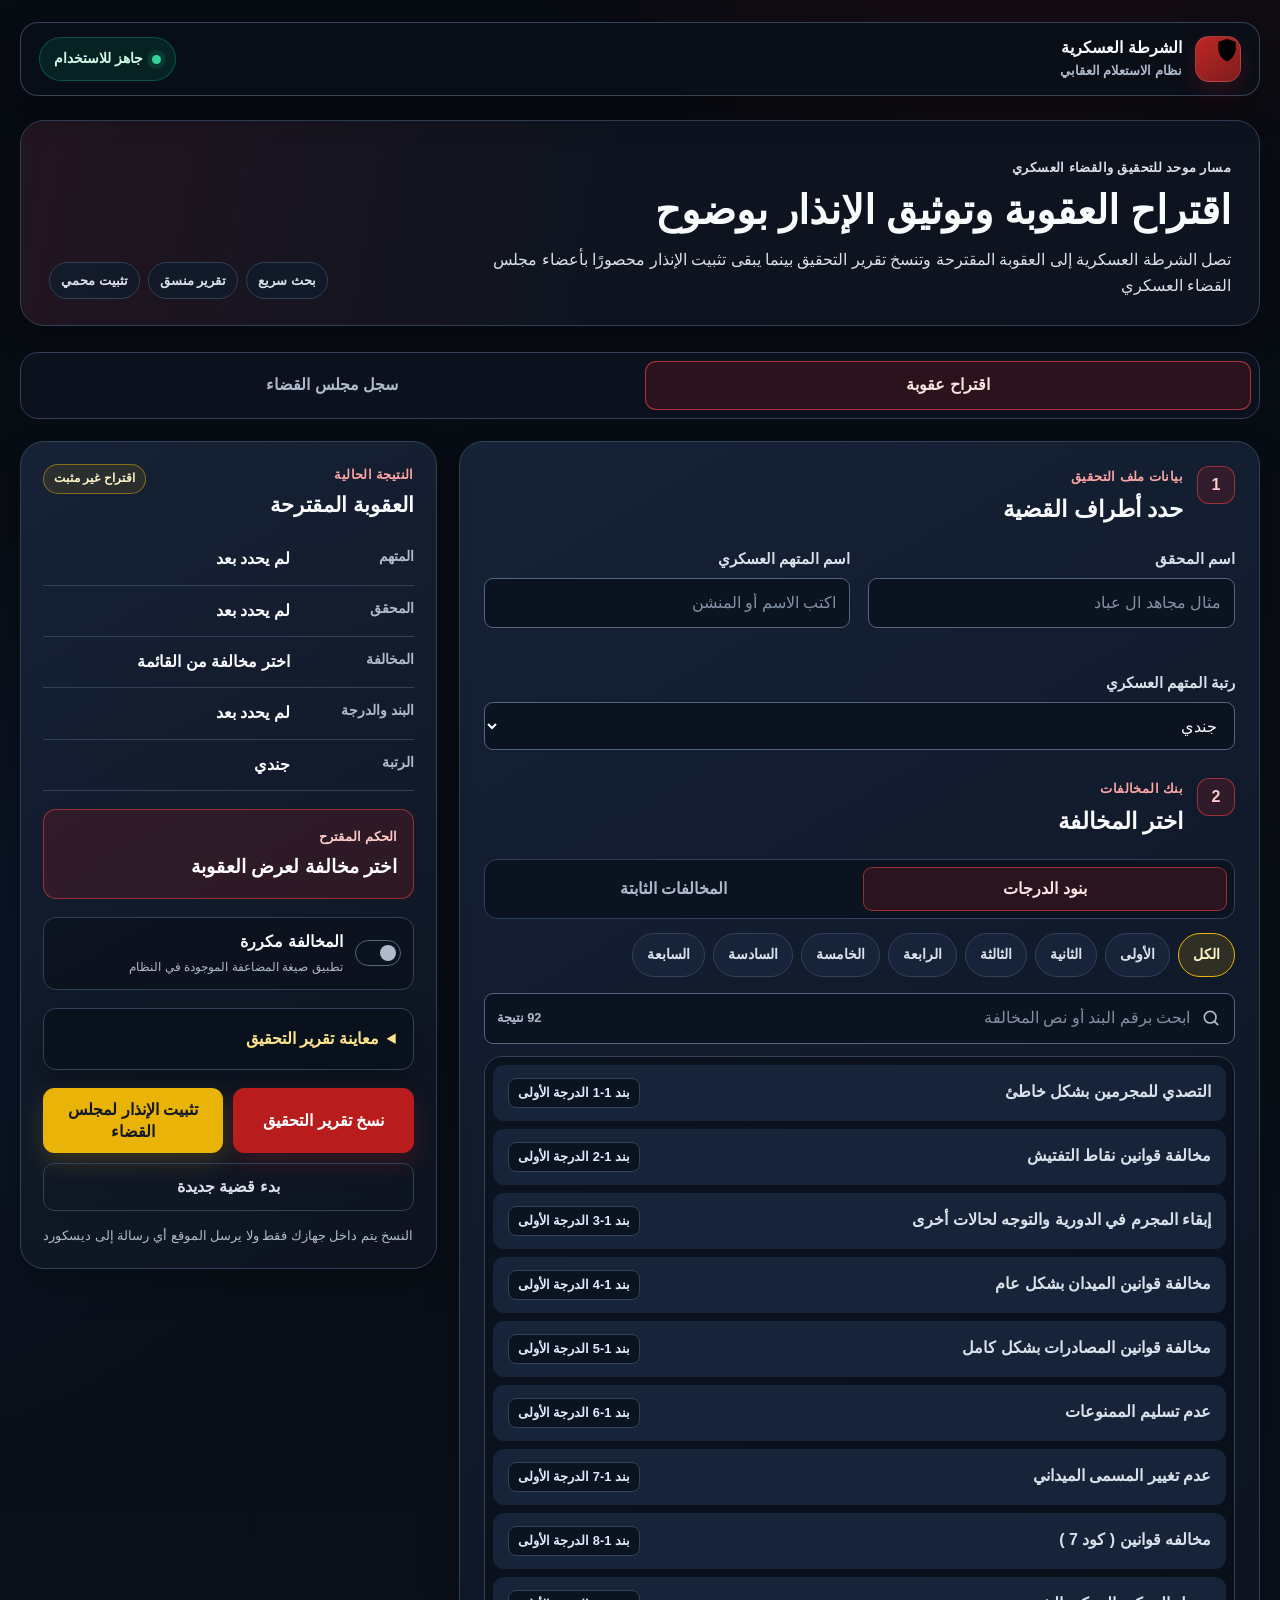
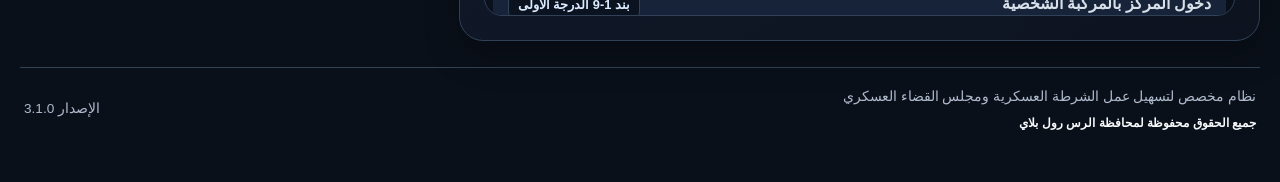
==== commit d02f761a: "Add files via upload" ====
--- a/index.html
+++ b/index.html
@@ -402,7 +402,10 @@
         </main>
 
         <footer class="footer">
-            <p>نظام مخصص لتسهيل عمل الشرطة العسكرية ومجلس القضاء العسكري</p>
+            <div class="footer-copy">
+                <p>نظام مخصص لتسهيل عمل الشرطة العسكرية ومجلس القضاء العسكري</p>
+                <small>جميع الحقوق محفوظة لمحافظة الرس رول بلاي</small>
+            </div>
             <span id="appVersion">الإصدار 3</span>
         </footer>
     </div>
--- a/css/styles.css
+++ b/css/styles.css
@@ -1785,6 +1785,21 @@
   font-size: 0.85rem;
 }
 
+.footer-copy {
+  display: grid;
+  gap: 5px;
+}
+
+.footer-copy p {
+  margin: 0;
+}
+
+.footer-copy small {
+  color: var(--text);
+  font-size: 0.78rem;
+  font-weight: 700;
+}
+
 .muted {
   color: var(--muted) !important;
 }
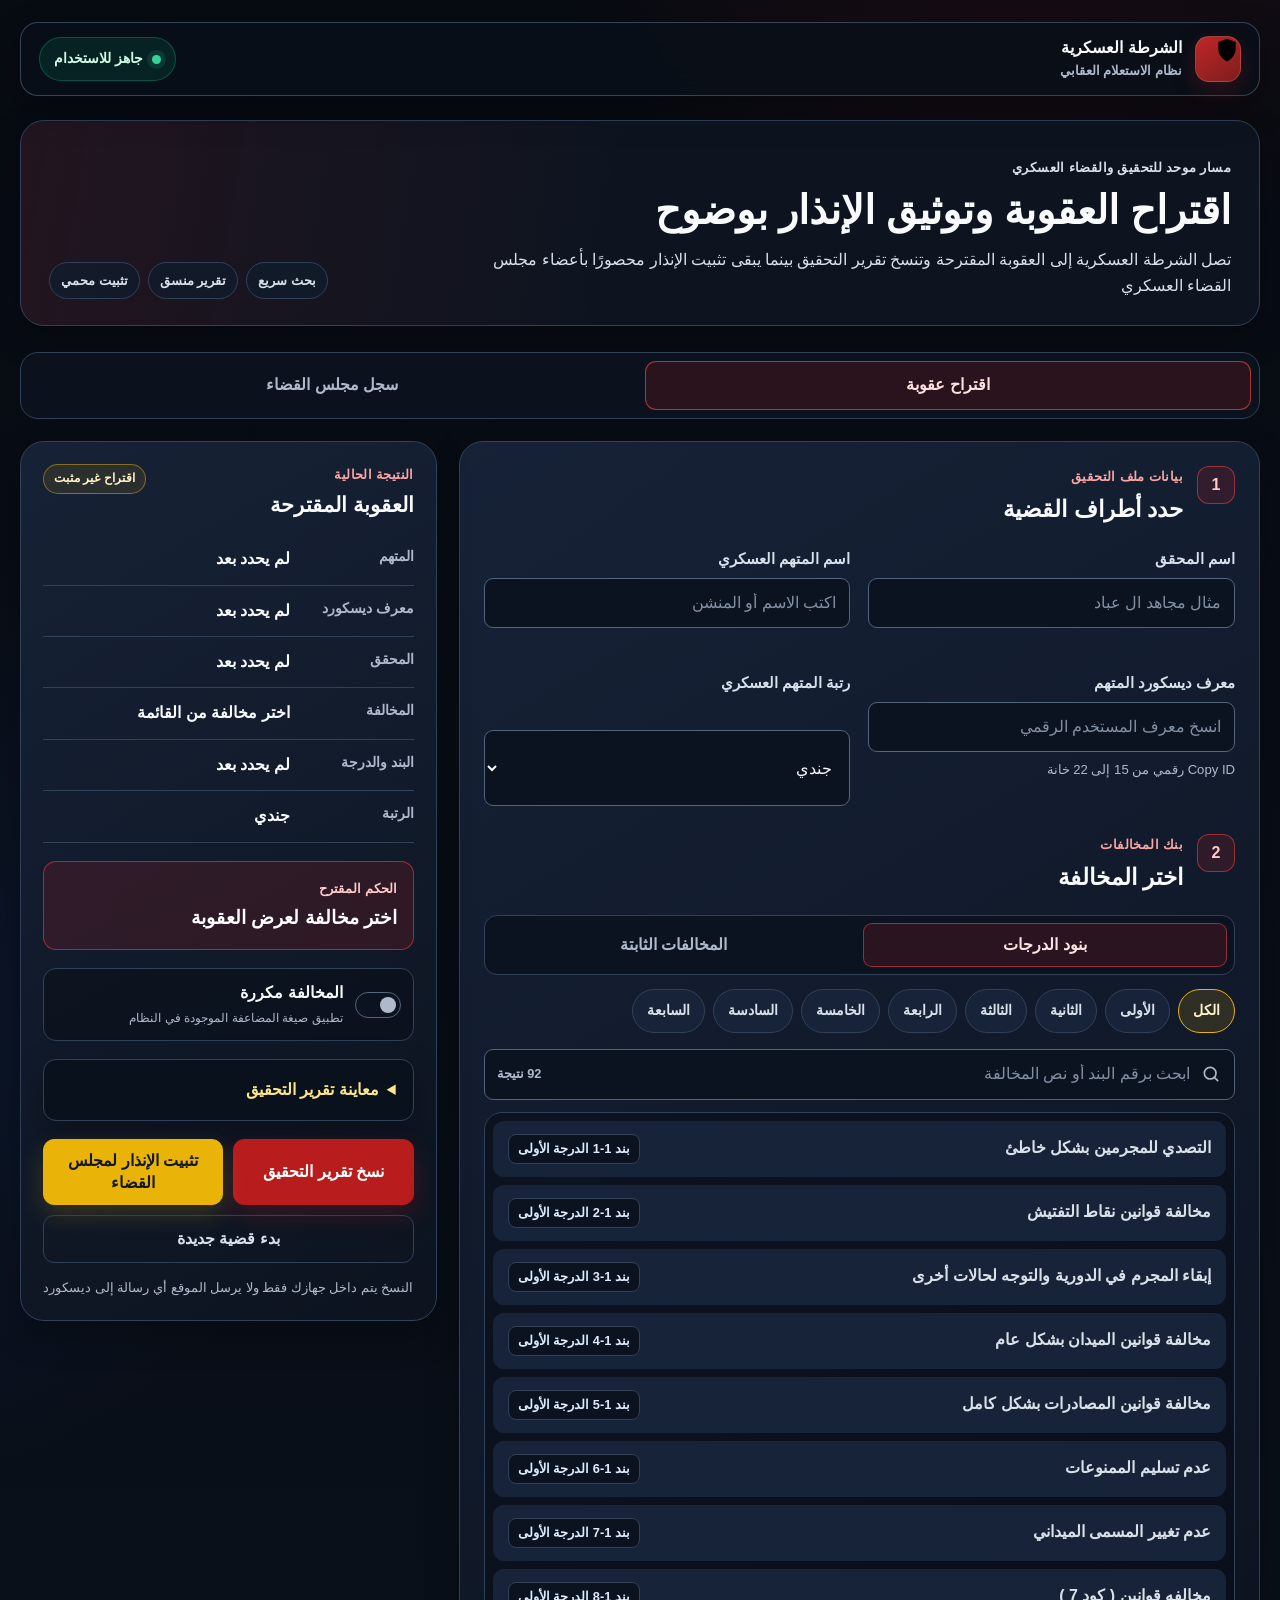
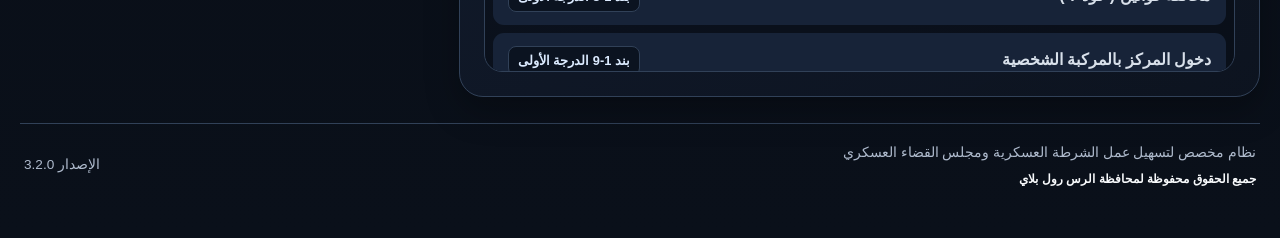
==== commit 576a668b: "نشر الإصدار 3.2 لنظام الشرطة العسكرية" ====
--- a/index.html
+++ b/index.html
@@ -127,7 +127,26 @@
                                     <small class="field-error" id="accusedError"></small>
                                 </div>
 
-                                <div class="field field-full">
+                                <div class="field">
+                                    <label for="accusedDiscordId">معرف ديسكورد المتهم</label>
+                                    <input
+                                        id="accusedDiscordId"
+                                        name="accusedDiscordId"
+                                        type="text"
+                                        inputmode="numeric"
+                                        pattern="[0-9]{15,22}"
+                                        minlength="15"
+                                        maxlength="22"
+                                        autocomplete="off"
+                                        placeholder="انسخ معرف المستخدم الرقمي"
+                                        required
+                                        aria-describedby="accusedDiscordIdHint accusedDiscordIdError"
+                                    >
+                                    <small class="field-hint" id="accusedDiscordIdHint">Copy ID رقمي من 15 إلى 22 خانة</small>
+                                    <small class="field-error" id="accusedDiscordIdError"></small>
+                                </div>
+
+                                <div class="field">
                                     <label for="rankSelect">رتبة المتهم العسكري</label>
                                     <select id="rankSelect" name="rank" required>
                                         <option value="جندي" data-matrix-key="جندي">جندي</option>
@@ -224,6 +243,10 @@
                             <div>
                                 <dt>المتهم</dt>
                                 <dd id="summaryAccused">لم يحدد بعد</dd>
+                            </div>
+                            <div>
+                                <dt>معرف ديسكورد</dt>
+                                <dd id="summaryDiscordId">لم يحدد بعد</dd>
                             </div>
                             <div>
                                 <dt>المحقق</dt>
@@ -343,6 +366,63 @@
                             </article>
                         </div>
 
+                        <section class="lookup-panel" aria-labelledby="lookupTitle">
+                            <div class="section-heading">
+                                <span class="step-number" aria-hidden="true">
+                                    <svg viewBox="0 0 24 24" focusable="false">
+                                        <circle cx="11" cy="11" r="6.5"></circle>
+                                        <path d="m16 16 4 4"></path>
+                                    </svg>
+                                </span>
+                                <div>
+                                    <p class="section-kicker">استعلام مجلس القضاء</p>
+                                    <h3 id="lookupTitle">الاستعلام عن إنذارات عسكري</h3>
+                                    <p class="lookup-description">يعرض الإنذارات النشطة المطابقة للاسم ومعرف ديسكورد معًا</p>
+                                </div>
+                            </div>
+                            <form id="lookupForm" class="lookup-form" novalidate>
+                                <div class="field">
+                                    <label for="lookupAccused">اسم العسكري</label>
+                                    <input
+                                        id="lookupAccused"
+                                        type="text"
+                                        maxlength="80"
+                                        autocomplete="off"
+                                        required
+                                        aria-describedby="lookupAccusedError"
+                                    >
+                                    <small class="field-error" id="lookupAccusedError"></small>
+                                </div>
+                                <div class="field">
+                                    <label for="lookupDiscordId">معرف ديسكورد</label>
+                                    <input
+                                        id="lookupDiscordId"
+                                        type="text"
+                                        inputmode="numeric"
+                                        pattern="[0-9]{15,22}"
+                                        minlength="15"
+                                        maxlength="22"
+                                        autocomplete="off"
+                                        placeholder="Copy ID"
+                                        required
+                                        aria-describedby="lookupDiscordIdError"
+                                    >
+                                    <small class="field-error" id="lookupDiscordIdError"></small>
+                                </div>
+                                <button class="button button-primary lookup-submit" id="lookupButton" type="submit">
+                                    استعلام
+                                </button>
+                            </form>
+                            <div class="lookup-feedback" id="lookupFeedback" role="status" aria-live="polite"></div>
+                            <div class="lookup-result" id="lookupResult" hidden>
+                                <p class="lookup-count">
+                                    عدد الإنذارات النشطة
+                                    <strong id="lookupActiveCount">0</strong>
+                                </p>
+                                <div class="lookup-warning-list" id="lookupWarningList"></div>
+                            </div>
+                        </section>
+
                         <div class="records-toolbar">
                             <div class="segmented record-scope" role="group" aria-label="حالة السجل">
                                 <button
@@ -368,7 +448,7 @@
                                     id="recordsSearch"
                                     type="search"
                                     autocomplete="off"
-                                    placeholder="ابحث بالاسم أو رقم الملف أو البند"
+                                    placeholder="ابحث بالاسم أو معرف ديسكورد أو رقم الملف أو البند"
                                 >
                             </div>
                         </div>
@@ -388,6 +468,7 @@
                                         <th scope="col">تاريخ التثبيت</th>
                                         <th scope="col">تاريخ الانتهاء</th>
                                         <th scope="col">الحالة</th>
+                                        <th scope="col">تفاصيل الأرشفة</th>
                                         <th scope="col">الإجراء</th>
                                     </tr>
                                 </thead>
@@ -507,6 +588,74 @@
         </section>
     </div>
 
+    <div class="modal-backdrop" id="cancelWarningModal" hidden>
+        <section
+            class="modal"
+            role="dialog"
+            aria-modal="true"
+            aria-labelledby="cancelWarningTitle"
+            aria-describedby="cancelWarningDescription"
+        >
+            <div class="modal-header">
+                <div>
+                    <p class="section-kicker">إجراء محمي ومسجل</p>
+                    <h2 id="cancelWarningTitle">إلغاء الإنذار</h2>
+                </div>
+                <button class="icon-button" id="closeCancelWarningButton" type="button" aria-label="إغلاق">
+                    <svg viewBox="0 0 24 24" aria-hidden="true" focusable="false">
+                        <path d="m6 6 12 12M18 6 6 18"></path>
+                    </svg>
+                </button>
+            </div>
+
+            <p id="cancelWarningDescription" class="modal-description">
+                سينتقل الإنذار إلى الأرشيف ويظهر اسم عضو المجلس وسبب الإلغاء ووقته
+            </p>
+
+            <div class="court-case-summary" id="cancelCaseSummary"></div>
+
+            <form id="cancelWarningForm" novalidate>
+                <div class="field-grid">
+                    <div class="field">
+                        <label for="cancelCourtMember">اسم عضو مجلس القضاء</label>
+                        <input
+                            id="cancelCourtMember"
+                            type="text"
+                            maxlength="80"
+                            autocomplete="off"
+                            required
+                            aria-describedby="cancelCourtMemberError"
+                        >
+                        <small class="field-error" id="cancelCourtMemberError"></small>
+                    </div>
+                    <div class="field field-full">
+                        <label for="cancelReason">سبب إلغاء الإنذار</label>
+                        <textarea
+                            id="cancelReason"
+                            rows="4"
+                            minlength="3"
+                            maxlength="300"
+                            required
+                            aria-describedby="cancelReasonError"
+                        ></textarea>
+                        <small class="field-error" id="cancelReasonError"></small>
+                    </div>
+                </div>
+
+                <div class="modal-note">
+                    لا يحذف الإنذار نهائيًا بل يُحفظ في الأرشيف بصفته ملغيًا
+                </div>
+
+                <div class="modal-actions">
+                    <button class="button button-ghost" id="dismissCancelWarningButton" type="button">رجوع</button>
+                    <button class="button button-danger" id="confirmCancelWarningButton" type="submit">
+                        تأكيد إلغاء الإنذار
+                    </button>
+                </div>
+            </form>
+        </section>
+    </div>
+
     <script src="js/config.js"></script>
     <script src="js/data.js"></script>
     <script src="js/app.js"></script>
--- a/css/styles.css
+++ b/css/styles.css
@@ -497,6 +497,16 @@
   font-weight: 900;
 }
 
+.step-number svg {
+  width: 19px;
+  height: 19px;
+  fill: none;
+  stroke: currentColor;
+  stroke-linecap: round;
+  stroke-linejoin: round;
+  stroke-width: 2;
+}
+
 .panel-header,
 .section-header {
   display: flex;
@@ -1481,6 +1491,103 @@
   background: linear-gradient(150deg, rgba(113, 63, 18, 0.34), rgba(13, 20, 32, 0.98));
 }
 
+.lookup-panel {
+  margin-block: 22px;
+  padding: 20px;
+  border: 1px solid rgba(37, 99, 235, 0.45);
+  border-radius: var(--radius-lg);
+  background:
+    linear-gradient(145deg, rgba(37, 99, 235, 0.11), rgba(13, 20, 32, 0.96) 48%),
+    var(--surface);
+  box-shadow: inset 0 1px 0 rgba(255, 255, 255, 0.035);
+}
+
+.lookup-panel .section-heading {
+  margin-block-end: 14px;
+}
+
+.lookup-panel h3 {
+  color: var(--text);
+  font-size: clamp(1.08rem, 2vw, 1.3rem);
+  font-weight: 900;
+}
+
+.lookup-description {
+  margin-block-start: 4px;
+  color: var(--muted);
+  font-size: 0.86rem;
+}
+
+.lookup-form {
+  display: grid;
+  grid-template-columns: minmax(180px, 1fr) minmax(210px, 0.82fr) auto;
+  align-items: end;
+  gap: 12px;
+}
+
+.lookup-submit {
+  min-width: 120px;
+}
+
+.lookup-feedback {
+  min-height: 1.65em;
+  margin-block-start: 10px;
+  color: var(--muted);
+  font-size: 0.87rem;
+  font-weight: 700;
+}
+
+.lookup-feedback:not(:empty) {
+  padding: 10px 12px;
+  border-inline-start: 3px solid var(--info);
+  border-radius: 7px;
+  background: var(--info-soft);
+  color: #dbeafe;
+}
+
+.lookup-result {
+  margin-block-start: 14px;
+  padding-block-start: 14px;
+  border-block-start: 1px solid var(--line);
+}
+
+.lookup-count {
+  display: flex;
+  align-items: center;
+  justify-content: space-between;
+  gap: 12px;
+  margin-block-end: 12px;
+  color: var(--text-soft);
+  font-weight: 800;
+}
+
+.lookup-count strong {
+  display: inline-grid;
+  min-width: 42px;
+  min-height: 34px;
+  place-items: center;
+  padding-inline: 10px;
+  border: 1px solid rgba(52, 211, 153, 0.42);
+  border-radius: 999px;
+  background: var(--success-soft);
+  color: #d1fae5;
+  font-size: 1rem;
+  font-weight: 950;
+}
+
+.lookup-warning-list {
+  display: grid;
+  grid-template-columns: repeat(auto-fit, minmax(min(100%, 320px), 1fr));
+  gap: 12px;
+}
+
+.record-card.lookup-warning-card {
+  display: block;
+  min-width: 0;
+  border-color: rgba(37, 99, 235, 0.38);
+  background: linear-gradient(150deg, rgba(29, 43, 66, 0.98), rgba(13, 20, 32, 0.98));
+}
+
 .records-toolbar {
   display: grid;
   grid-template-columns: minmax(240px, 1fr) repeat(2, minmax(145px, 210px)) auto;
@@ -1523,7 +1630,7 @@
 .records-table table,
 table.records-table {
   width: 100%;
-  min-width: 980px;
+  min-width: 1380px;
   border-collapse: collapse;
 }
 
@@ -1609,8 +1716,24 @@
   color: #fef3c7;
 }
 
+.status-cancelled {
+  border-color: rgba(251, 146, 60, 0.58);
+  background: rgba(194, 65, 12, 0.18);
+  color: #ffedd5;
+}
+
 .penalty-cell {
   min-width: 220px;
+}
+
+.archive-details-cell {
+  min-width: 270px;
+  max-width: 360px;
+  color: var(--muted) !important;
+  font-size: 0.84rem !important;
+  line-height: 1.7;
+  overflow-wrap: anywhere;
+  white-space: normal;
 }
 
 .table-action {
@@ -1629,6 +1752,41 @@
   background: var(--surface-hover);
 }
 
+.table-action-danger {
+  border-color: rgba(248, 113, 113, 0.48);
+  background: var(--danger-soft);
+  color: #fee2e2;
+}
+
+.table-action-danger:hover {
+  border-color: rgba(248, 113, 113, 0.78);
+  background: rgba(185, 28, 28, 0.3);
+}
+
+.record-actions {
+  display: flex;
+  flex-wrap: wrap;
+  align-items: center;
+  gap: 8px;
+}
+
+.record-actions.record-card-action .table-action {
+  flex: 1 1 130px;
+}
+
+.button-danger {
+  border-color: rgba(248, 113, 113, 0.7);
+  background: linear-gradient(145deg, #b91c1c, #7f1d1d);
+  color: #fff;
+  box-shadow: 0 9px 22px rgba(127, 29, 29, 0.24);
+}
+
+.button-danger:hover:not(:disabled) {
+  border-color: #fca5a5;
+  background: linear-gradient(145deg, #dc2626, #991b1b);
+  transform: translateY(-1px);
+}
+
 .record-card {
   display: none;
   padding: 17px;
@@ -1912,6 +2070,14 @@
     grid-template-columns: minmax(0, 1fr) minmax(140px, 0.42fr);
   }
 
+  .lookup-form {
+    grid-template-columns: repeat(2, minmax(0, 1fr));
+  }
+
+  .lookup-submit {
+    grid-column: 1 / -1;
+  }
+
   .records-toolbar > :nth-child(n + 3) {
     grid-column: 1 / -1;
   }
@@ -1992,6 +2158,31 @@
   .records-section {
     padding: 18px 14px;
     border-radius: var(--radius-lg);
+  }
+
+  .lookup-panel {
+    padding: 16px 13px;
+  }
+
+  .lookup-form {
+    grid-template-columns: minmax(0, 1fr);
+  }
+
+  .lookup-submit {
+    width: 100%;
+    grid-column: auto;
+  }
+
+  .lookup-warning-list {
+    grid-template-columns: minmax(0, 1fr);
+  }
+
+  .record-actions {
+    flex-direction: column;
+  }
+
+  .record-actions .table-action {
+    width: 100%;
   }
 
   .panel-header,
